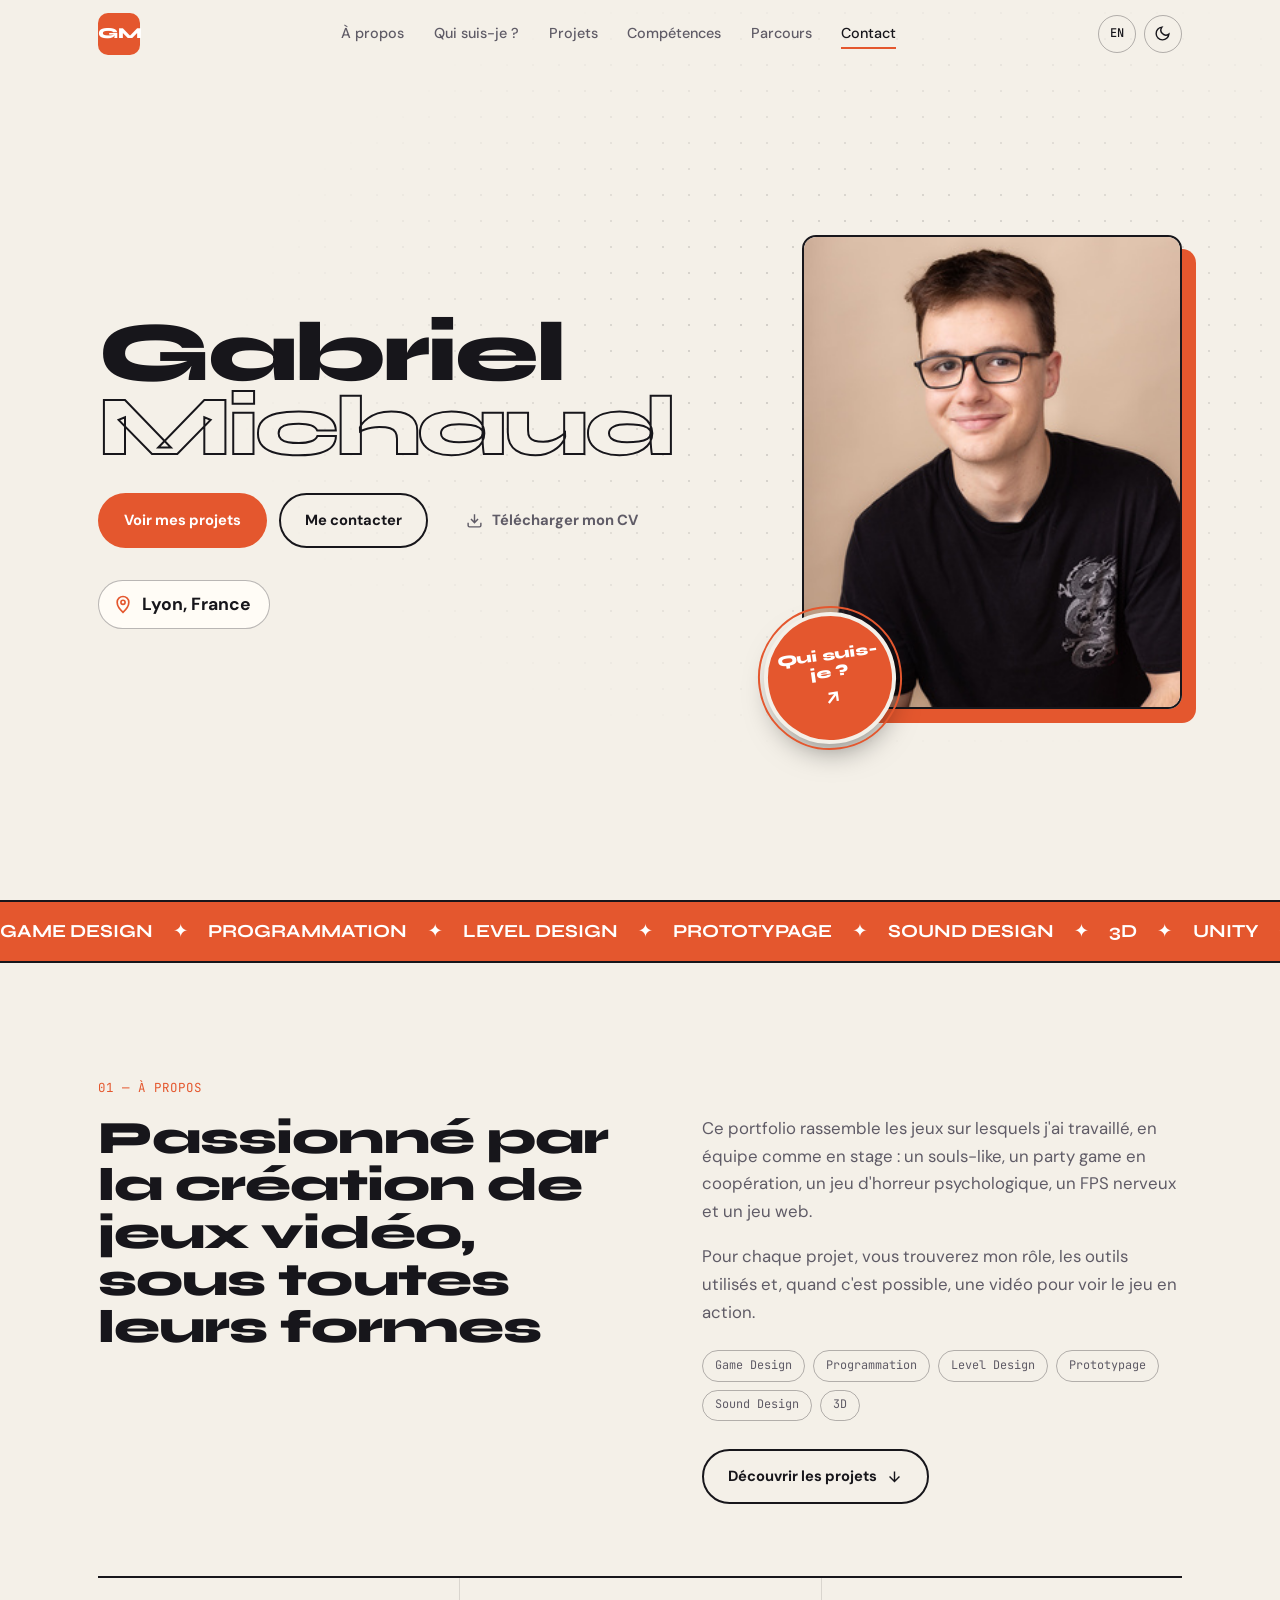
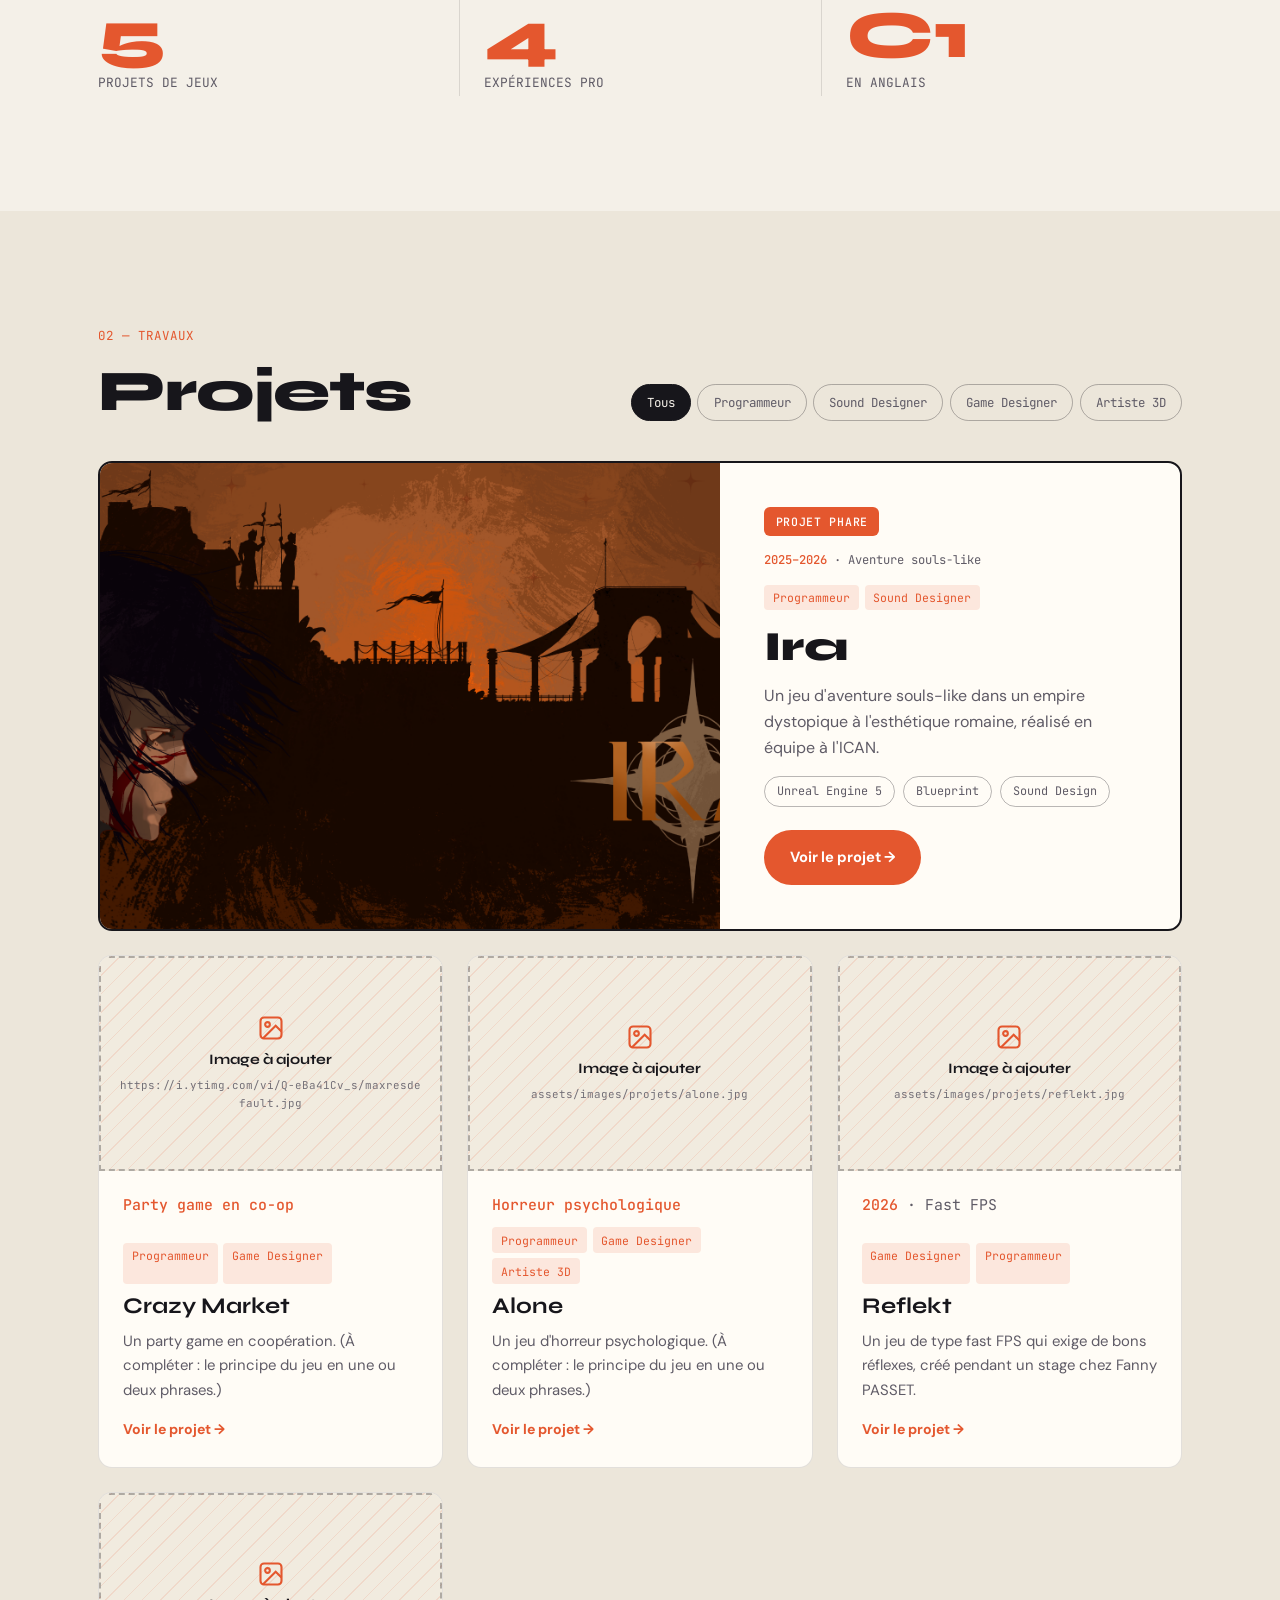
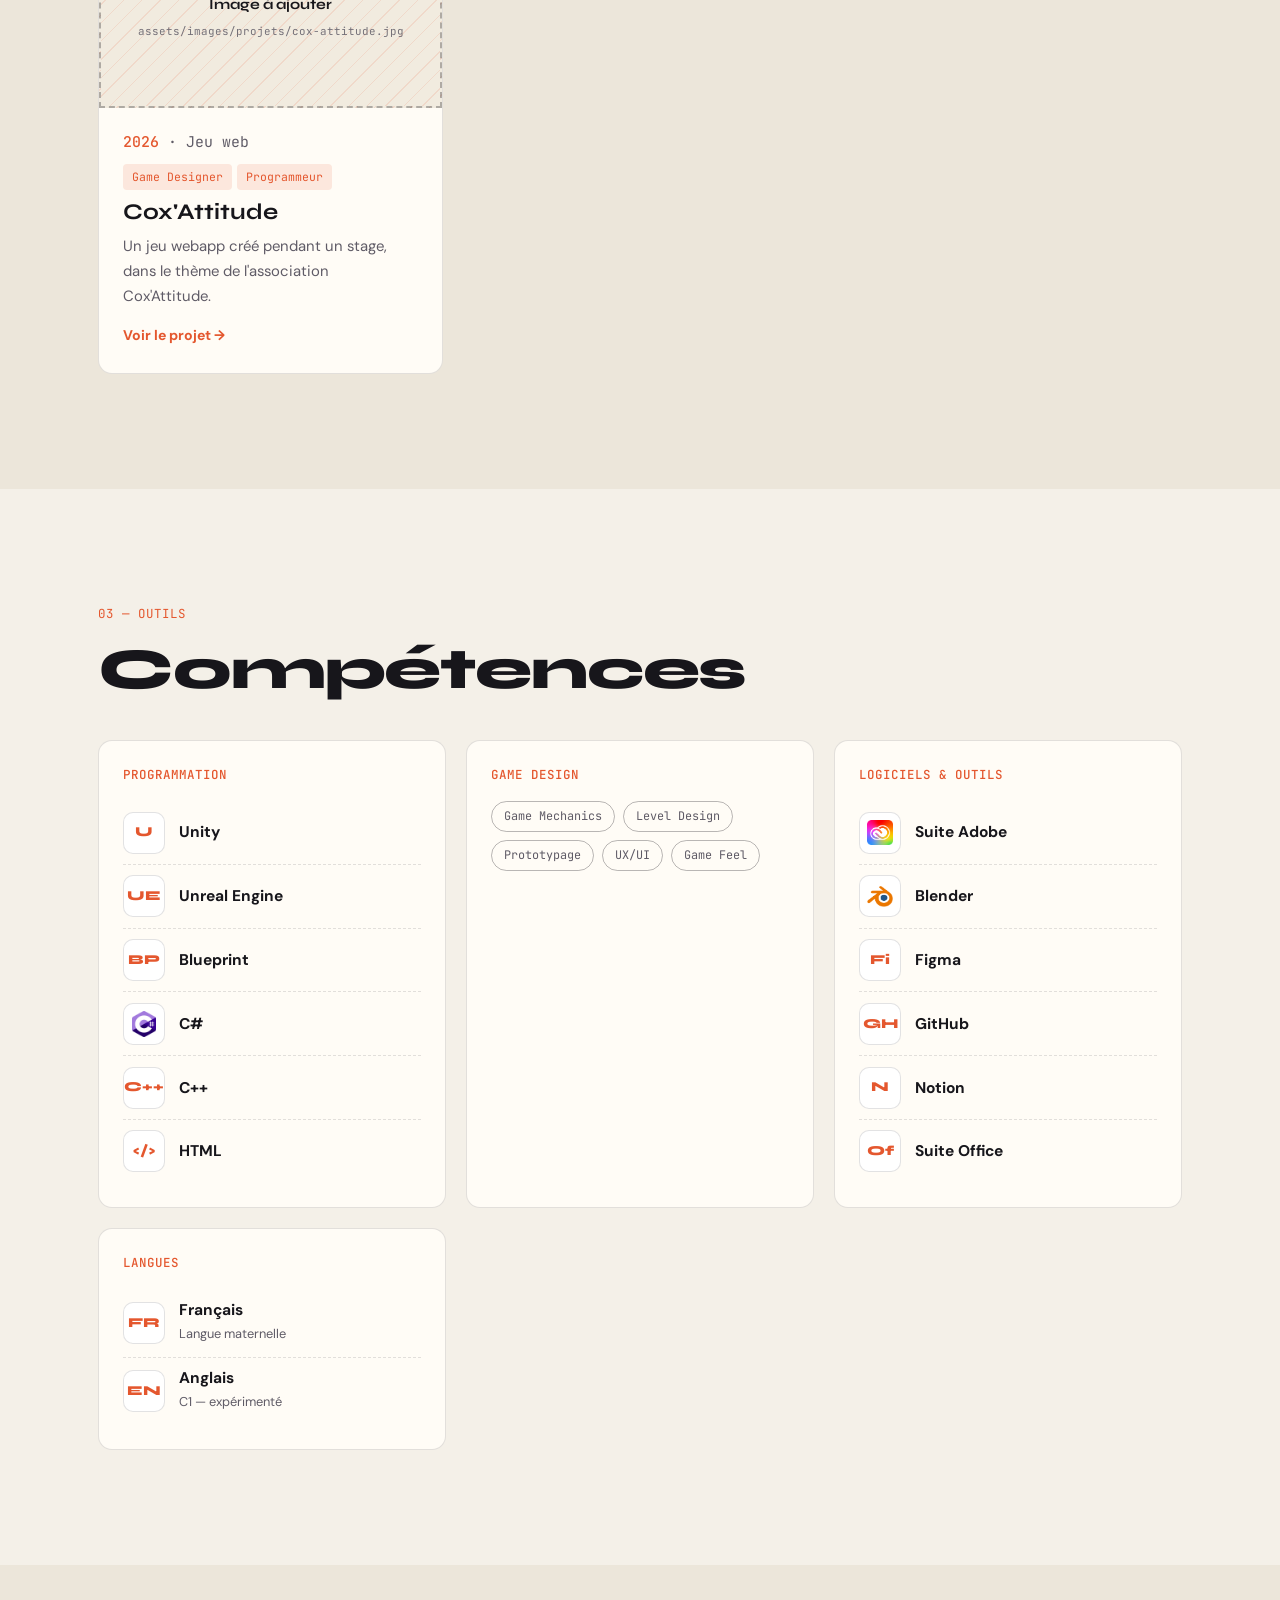
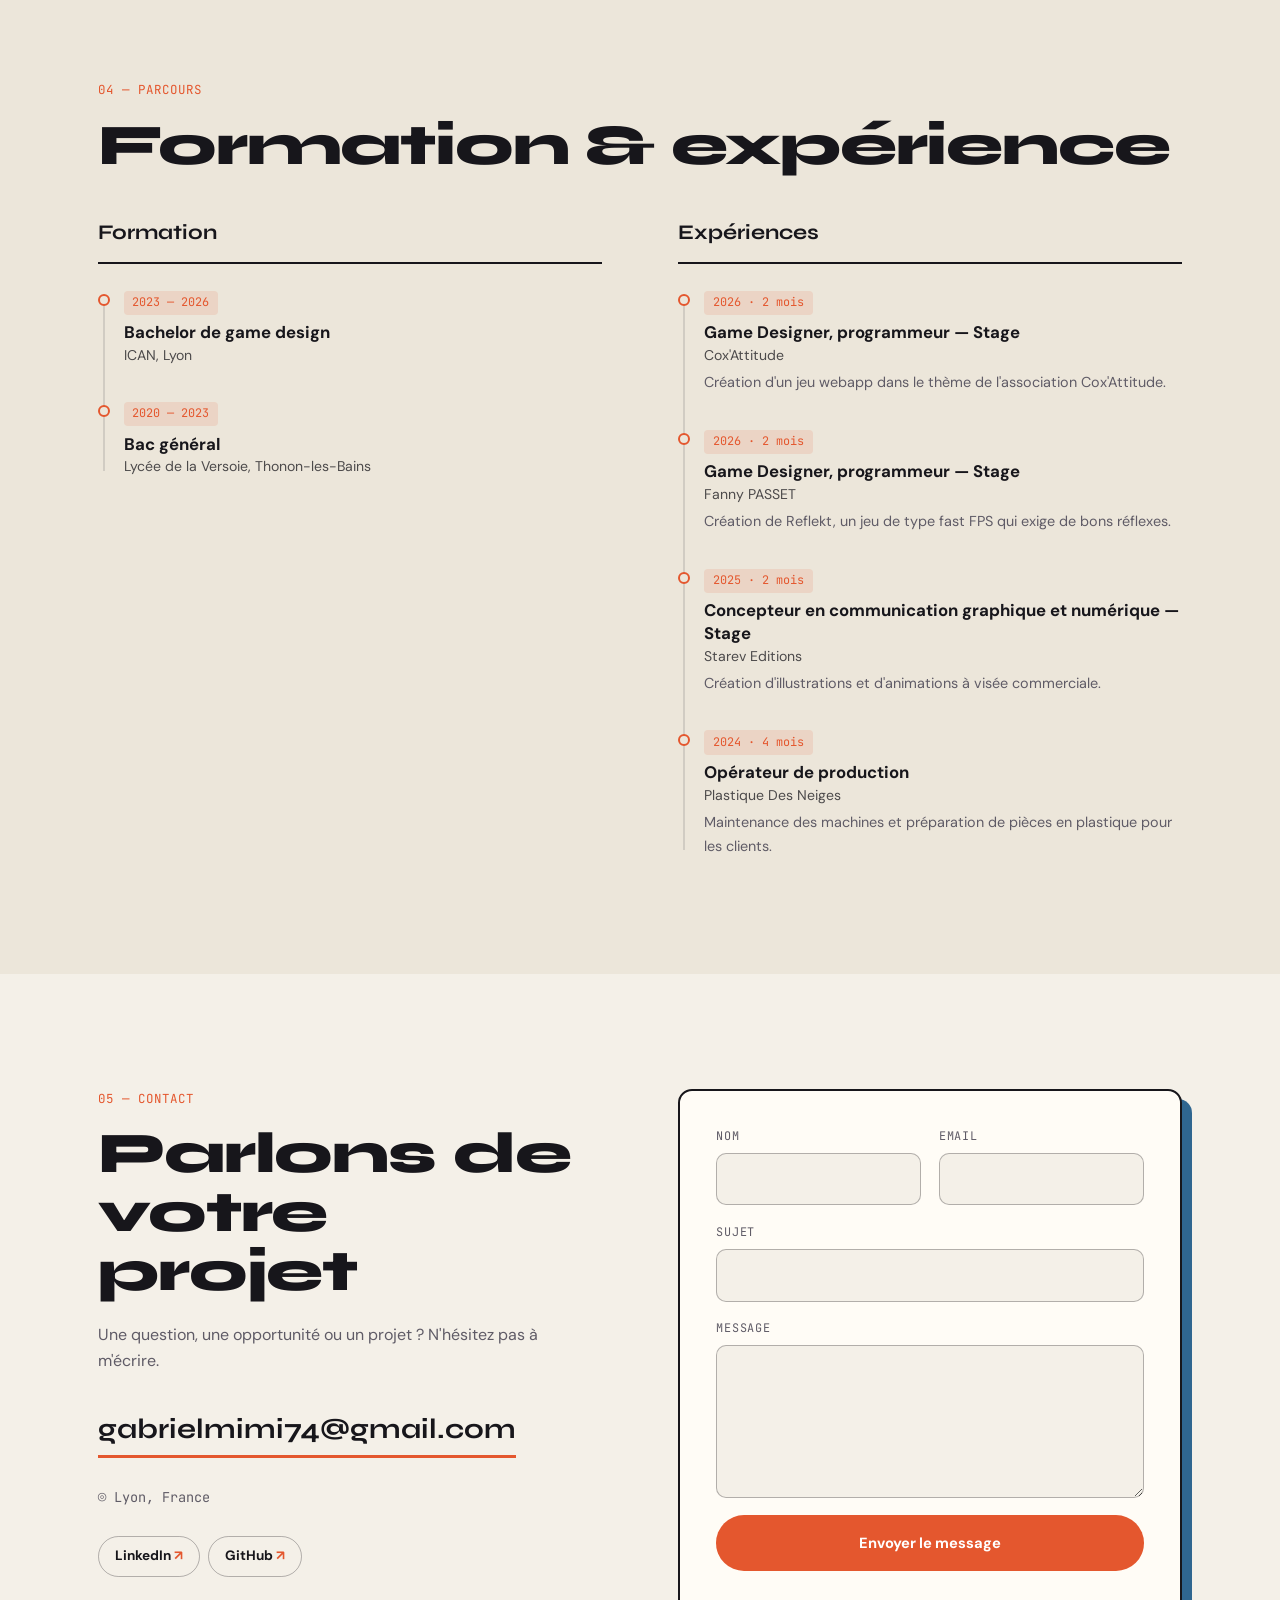
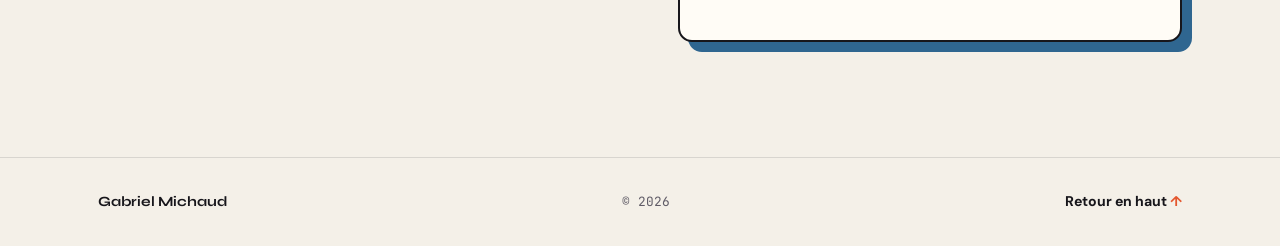
==== index.html @ 2616b558 "Accueil, À propos, compétences et contact retouchés - Suppression de la phrase sous le nom, lieu plu" ====
<!DOCTYPE html>
<html lang="fr">
<head>
  <meta charset="UTF-8" />
  <meta name="viewport" content="width=device-width, initial-scale=1.0" />
  <title>Gabriel Michaud — Portfolio</title>
  <meta name="description" content="Portfolio de Gabriel Michaud : projets de jeux vidéo, compétences et parcours." />
  <link rel="icon" href="assets/favicon.svg" type="image/svg+xml" />
  <script>try{var t=localStorage.getItem('theme');if(!t)t=matchMedia('(prefers-color-scheme: dark)').matches?'dark':'light';document.documentElement.dataset.theme=t;}catch(e){}</script>
  <link rel="preconnect" href="https://fonts.googleapis.com" />
  <link rel="preconnect" href="https://fonts.gstatic.com" crossorigin />
  <link href="https://fonts.googleapis.com/css2?family=Syne:wght@600;700;800&family=DM+Sans:opsz,wght@9..40,400;9..40,500;9..40,700&family=JetBrains+Mono:wght@400;500&display=swap" rel="stylesheet" />
  <link rel="stylesheet" href="css/style.css" />
</head>
<body>

  <!-- NAVIGATION -->
  <header class="nav" id="nav">
    <div class="wrap nav-inner">
      <a href="#top" class="logo" data-fill="profile.initials">PN</a>
      <nav class="nav-links" aria-label="Navigation principale">
        <a href="#about" data-i18n="nav.about">À propos</a>
        <a href="about.html" data-i18n="nav.whoami">Qui suis-je ?</a>
        <a href="#projects" data-i18n="nav.projects">Projets</a>
        <a href="#skills" data-i18n="nav.skills">Compétences</a>
        <a href="#path" data-i18n="nav.path">Parcours</a>
        <a href="#contact" data-i18n="nav.contact">Contact</a>
      </nav>
      <div class="nav-tools">
        <button class="icon-btn lang-btn" id="langBtn" type="button">EN</button>
        <button class="icon-btn theme-btn" id="themeBtn" type="button" data-i18n-aria="theme.toggle" aria-label="Changer de thème">
          <svg class="i-sun" viewBox="0 0 24 24" fill="none" stroke="currentColor" stroke-width="2"><circle cx="12" cy="12" r="4"/><path d="M12 2v2M12 20v2M4.9 4.9l1.4 1.4M17.7 17.7l1.4 1.4M2 12h2M20 12h2M4.9 19.1l1.4-1.4M17.7 6.3l1.4-1.4"/></svg>
          <svg class="i-moon" viewBox="0 0 24 24" fill="none" stroke="currentColor" stroke-width="2"><path d="M21 12.8A9 9 0 1 1 11.2 3a7 7 0 0 0 9.8 9.8z"/></svg>
        </button>
        <button class="burger" id="burger" type="button" aria-label="Menu" aria-expanded="false" aria-controls="mobileMenu">
          <span></span><span></span>
        </button>
      </div>
    </div>
  </header>

  <div class="mobile-menu" id="mobileMenu">
    <a href="#about" data-i18n="nav.about">À propos</a>
    <a href="about.html" data-i18n="nav.whoami">Qui suis-je ?</a>
    <a href="#projects" data-i18n="nav.projects">Projets</a>
    <a href="#skills" data-i18n="nav.skills">Compétences</a>
    <a href="#path" data-i18n="nav.path">Parcours</a>
    <a href="#contact" data-i18n="nav.contact">Contact</a>
  </div>

  <main id="top">

    <!-- HERO -->
    <section class="hero">
      <div class="wrap hero-grid">
        <div class="hero-text">
          <h1 class="hero-name reveal">
            <span class="first" data-fill="profile.firstName">Prénom</span>
            <span class="last" data-fill="profile.lastName">Nom</span>
          </h1>
          <div class="hero-ctas reveal">
            <a href="#projects" class="btn btn-accent" data-i18n="hero.projects">Voir mes projets</a>
            <a href="#contact" class="btn btn-outline" data-i18n="hero.contact">Me contacter</a>
            <a href="#" class="btn btn-ghost" id="cvLink" download>
              <svg viewBox="0 0 24 24" fill="none" stroke="currentColor" stroke-width="2"><path d="M21 15v4a2 2 0 0 1-2 2H5a2 2 0 0 1-2-2v-4"/><path d="M7 10l5 5 5-5M12 15V3"/></svg>
              <span data-i18n="hero.cv">Télécharger mon CV</span>
            </a>
          </div>
          <p class="hero-meta reveal">
            <span class="hero-location">
              <svg viewBox="0 0 24 24" fill="none" stroke="currentColor" stroke-width="2"><path d="M12 22s7-6.2 7-12a7 7 0 1 0-14 0c0 5.8 7 12 7 12z"/><circle cx="12" cy="10" r="2.5"/></svg>
              <span data-fill="profile.location">Lyon, France</span>
            </span>
            <span class="status" data-fill="profile.availability"></span>
          </p>
        </div>
        <div class="hero-visual reveal">
          <div class="hero-frame" id="heroPhoto"></div>
          <a href="about.html" class="hero-sticker">
            <span data-i18n="nav.whoami">Qui suis-je ?</span>
            <svg viewBox="0 0 24 24" fill="none" stroke="currentColor" stroke-width="2.5" aria-hidden="true"><path d="M7 17 17 7M8 7h9v9"/></svg>
          </a>
        </div>
      </div>
    </section>

    <!-- BANDEAU DÉFILANT -->
    <div class="ticker" aria-hidden="true"><div class="ticker-track" id="ticker"></div></div>

    <!-- À PROPOS -->
    <section class="section" id="about">
      <div class="wrap">
        <p class="eyebrow reveal" data-i18n="about.eyebrow">01 — À propos</p>
        <div class="about-grid">
          <h2 class="h2 about-title reveal" data-fill="about.title"></h2>
          <div class="about-body reveal">
            <div id="aboutParagraphs"></div>
            <div class="tags" id="aboutTags"></div>
            <div id="aboutCta"></div>
          </div>
        </div>
        <div class="stats reveal" id="aboutStats"></div>
      </div>
    </section>

    <!-- PROJETS -->
    <section class="section section-alt" id="projects">
      <div class="wrap">
        <div class="section-head">
          <div>
            <p class="eyebrow reveal" data-i18n="projects.eyebrow">02 — Travaux</p>
            <h2 class="h2 reveal" data-i18n="projects.title">Projets sélectionnés</h2>
          </div>
          <div class="filters reveal" id="filters" role="group" aria-label="Filtrer les projets"></div>
        </div>
        <div id="featured"></div>
        <div class="project-grid" id="projectGrid"></div>
      </div>
    </section>

    <!-- COMPÉTENCES -->
    <section class="section" id="skills">
      <div class="wrap">
        <p class="eyebrow reveal" data-i18n="skills.eyebrow">03 — Outils</p>
        <h2 class="h2 reveal" data-i18n="skills.title">Compétences</h2>
        <div class="skills-grid" id="skillsGrid"></div>
      </div>
    </section>

    <!-- PARCOURS -->
    <section class="section section-alt" id="path">
      <div class="wrap">
        <p class="eyebrow reveal" data-i18n="path.eyebrow">04 — Parcours</p>
        <h2 class="h2 reveal" data-i18n="path.title">Formation &amp; expérience</h2>
        <div class="path-grid">
          <div class="path-col reveal">
            <h3 class="path-heading" data-i18n="path.education">Formation</h3>
            <ol class="timeline" id="education"></ol>
          </div>
          <div class="path-col reveal">
            <h3 class="path-heading" data-i18n="path.experience">Expériences</h3>
            <ol class="timeline" id="experience"></ol>
          </div>
        </div>
      </div>
    </section>

    <!-- CONTACT -->
    <section class="section" id="contact">
      <div class="wrap contact-grid">
        <div class="contact-left reveal">
          <p class="eyebrow" data-i18n="contact.eyebrow">05 — Contact</p>
          <h2 class="h2 contact-title" data-i18n="contact.title">Parlons de ton prochain projet</h2>
          <p class="contact-text" data-i18n="contact.text"></p>
          <a class="contact-email" id="contactEmail" href="#"></a>
          <ul class="contact-list" id="contactList"></ul>
          <div class="socials" id="socials"></div>
        </div>
        <form class="contact-form reveal" id="contactForm" method="POST">
          <div class="form-row">
            <label class="field"><span data-i18n="form.name">Nom</span><input type="text" name="name" required autocomplete="name" /></label>
            <label class="field"><span data-i18n="form.email">Email</span><input type="email" name="email" required autocomplete="email" /></label>
          </div>
          <label class="field"><span data-i18n="form.subject">Sujet</span><input type="text" name="subject" required /></label>
          <label class="field"><span data-i18n="form.message">Message</span><textarea name="message" rows="5" required></textarea></label>
          <button type="submit" class="btn btn-accent btn-block" data-i18n="form.send">Envoyer le message</button>
          <p class="form-status" id="formStatus" role="status"></p>
        </form>
      </div>
    </section>

  </main>

  <footer class="footer">
    <div class="wrap footer-inner">
      <span class="footer-name" id="footerName"></span>
      <span class="footer-copy">© <span id="footerYear"></span></span>
      <a href="#top" class="footer-top" data-i18n="footer.top">Retour en haut</a>
    </div>
  </footer>

  <!-- FENÊTRE DÉTAIL PROJET -->
  <div class="modal" id="modal" hidden>
    <div class="modal-backdrop" data-close></div>
    <div class="modal-panel" role="dialog" aria-modal="true" aria-labelledby="modalTitle">
      <button class="modal-close" type="button" data-close data-i18n-aria="detail.close" aria-label="Fermer">
        <svg viewBox="0 0 24 24" fill="none" stroke="currentColor" stroke-width="2"><path d="M18 6 6 18M6 6l12 12"/></svg>
      </button>
      <div class="modal-content" id="modalContent"></div>
    </div>
  </div>

  <script src="js/content.js"></script>
  <script src="js/main.js"></script>
</body>
</html>
---- css/style.css ----
/* ==========================================================================
   PALETTE — change les couleurs du site ici
   ========================================================================== */
:root {
  --bg: #F4F0E8;
  --bg-alt: #ECE6DA;
  --surface: #FFFCF6;
  --surface-2: #F1EBDF;
  --text: #17161B;
  --muted: #5F5B66;
  --line: rgba(23, 22, 27, 0.12);
  --line-strong: rgba(23, 22, 27, 0.3);
  --accent: #E4572E;
  --accent-ink: #FFFFFF;
  --accent-soft: rgba(228, 87, 46, 0.12);
  --accent-2: #2F6690;
  --ok: #2E9E5B;
  --shadow: 0 24px 60px -28px rgba(23, 22, 27, 0.45);

  --f-display: "Syne", "Trebuchet MS", system-ui, sans-serif;
  --f-body: "DM Sans", system-ui, -apple-system, "Segoe UI", sans-serif;
  --f-mono: "JetBrains Mono", ui-monospace, Consolas, monospace;

  --nav-h: 68px;
  --radius: 14px;
  --ease: cubic-bezier(0.22, 1, 0.36, 1);
}

:root[data-theme="dark"] {
  --bg: #101217;
  --bg-alt: #15181F;
  --surface: #1A1D25;
  --surface-2: #222631;
  --text: #EFEBE2;
  --muted: #9D9AA6;
  --line: rgba(239, 235, 226, 0.1);
  --line-strong: rgba(239, 235, 226, 0.28);
  --accent: #FF6A3D;
  --accent-ink: #14110F;
  --accent-soft: rgba(255, 106, 61, 0.14);
  --accent-2: #7FB2E5;
  --shadow: 0 24px 60px -24px rgba(0, 0, 0, 0.8);
}

/* ==========================================================================
   BASE
   ========================================================================== */
*, *::before, *::after { box-sizing: border-box; margin: 0; padding: 0; }
html { scroll-behavior: smooth; scroll-padding-top: var(--nav-h); }
body {
  background: var(--bg);
  color: var(--text);
  font-family: var(--f-body);
  font-size: 16px;
  line-height: 1.65;
  overflow-x: hidden;
  transition: background 0.3s, color 0.3s;
}
body.no-scroll { overflow: hidden; }
img { max-width: 100%; display: block; }
a { color: inherit; text-decoration: none; }
button { font: inherit; color: inherit; }
ul, ol { list-style: none; }
[hidden] { display: none !important; }
::selection { background: var(--accent); color: var(--accent-ink); }
:focus-visible { outline: 2px solid var(--accent); outline-offset: 3px; border-radius: 4px; }

.wrap { width: 100%; max-width: 1180px; margin: 0 auto; padding: 0 clamp(1.25rem, 5vw, 3rem); }
.section { padding: clamp(4.5rem, 9vw, 8rem) 0; }
.section-alt { background: var(--bg-alt); }

.eyebrow {
  font-family: var(--f-mono);
  font-size: 0.78rem;
  letter-spacing: 0.08em;
  text-transform: uppercase;
  color: var(--accent);
  margin-bottom: 1rem;
}
.h1, .h2 { font-family: var(--f-display); font-weight: 800; line-height: 1.02; letter-spacing: -0.02em; }
.h1 { font-size: clamp(2.6rem, 7vw, 5.2rem); }
.h2 { font-size: clamp(2rem, 5vw, 3.6rem); }

/* ==========================================================================
   BOUTONS & PETITS ÉLÉMENTS
   ========================================================================== */
.btn {
  display: inline-flex; align-items: center; justify-content: center; gap: 0.55rem;
  font-family: var(--f-body); font-weight: 700; font-size: 0.92rem;
  padding: 0.85rem 1.5rem; border-radius: 999px;
  border: 2px solid transparent; cursor: pointer;
  transition: transform 0.25s var(--ease), background 0.25s, color 0.25s, border-color 0.25s, box-shadow 0.25s;
}
.btn svg { width: 17px; height: 17px; }
.btn-accent { background: var(--accent); color: var(--accent-ink); }
.btn-accent:hover { transform: translateY(-2px); box-shadow: 0 10px 24px -8px var(--accent); }
.btn-outline { border-color: var(--text); }
.btn-outline:hover { background: var(--text); color: var(--bg); }
.btn-ghost { color: var(--muted); }
.btn-ghost:hover { color: var(--text); }
.btn-block { width: 100%; }
.btn:disabled { opacity: 0.6; cursor: wait; transform: none; }

.tags { display: flex; flex-wrap: wrap; gap: 0.5rem; }
.tag {
  font-family: var(--f-mono); font-size: 0.74rem;
  padding: 0.3rem 0.75rem; border-radius: 999px;
  border: 1px solid var(--line-strong); color: var(--muted);
}
.badge {
  display: inline-block; font-family: var(--f-mono); font-size: 0.72rem; font-weight: 500;
  text-transform: uppercase; letter-spacing: 0.06em;
  background: var(--accent); color: var(--accent-ink);
  padding: 0.3rem 0.7rem; border-radius: 6px;
}

/* ==========================================================================
   IMAGES À AJOUTER (cadres en pointillés)
   ========================================================================== */
.media { position: relative; overflow: hidden; background: var(--surface-2); width: 100%; }
.media img { width: 100%; height: 100%; object-fit: cover; }
.media-ph { display: none; }
.media.is-empty img { display: none; }
.media.is-empty .media-ph {
  position: absolute; inset: 0;
  display: flex; flex-direction: column; align-items: center; justify-content: center; gap: 0.35rem;
  padding: 1rem; text-align: center; color: var(--muted);
  border: 2px dashed var(--line-strong); border-radius: inherit;
  background: repeating-linear-gradient(-45deg, transparent 0 12px, var(--accent-soft) 12px 13px), var(--surface-2);
}
.media-ph svg { width: 28px; height: 28px; color: var(--accent); }
.media-ph strong { font-family: var(--f-display); font-size: 0.9rem; color: var(--text); }
.media-ph code { font-family: var(--f-mono); font-size: 0.68rem; word-break: break-all; opacity: 0.85; }

/* ==========================================================================
   NAVIGATION
   ========================================================================== */
.nav {
  position: fixed; inset: 0 0 auto 0; height: var(--nav-h); z-index: 100;
  transition: background 0.3s, border-color 0.3s;
  border-bottom: 1px solid transparent;
}
.nav.scrolled, .page-whoami .nav {
  background: color-mix(in srgb, var(--bg) 85%, transparent);
  backdrop-filter: blur(14px); -webkit-backdrop-filter: blur(14px);
  border-bottom-color: var(--line);
}
.nav-inner { height: 100%; display: flex; align-items: center; justify-content: space-between; gap: 1.5rem; }
.logo {
  display: grid; place-items: center; width: 42px; height: 42px;
  background: var(--accent); color: var(--accent-ink);
  font-family: var(--f-display); font-weight: 800; font-size: 0.95rem; letter-spacing: 0.02em;
  border-radius: 10px; transition: transform 0.3s var(--ease);
}
.logo:hover { transform: rotate(-6deg) scale(1.05); }
.nav-links { display: flex; gap: 0.25rem; }
.nav-links a {
  position: relative; font-size: 0.9rem; font-weight: 500; color: var(--muted);
  padding: 0.45rem 0.8rem; transition: color 0.2s;
}
.nav-links a::after {
  content: ""; position: absolute; left: 0.8rem; right: 0.8rem; bottom: 0.2rem; height: 2px;
  background: var(--accent); transform: scaleX(0); transform-origin: left; transition: transform 0.3s var(--ease);
}
.nav-links a:hover, .nav-links a.active { color: var(--text); }
.nav-links a:hover::after, .nav-links a.active::after { transform: scaleX(1); }
.nav-tools { display: flex; align-items: center; gap: 0.5rem; }
.icon-btn {
  height: 38px; min-width: 38px; padding: 0 0.6rem; border-radius: 999px;
  display: grid; place-items: center; cursor: pointer;
  background: transparent; border: 1px solid var(--line-strong);
  font-family: var(--f-mono); font-size: 0.75rem; font-weight: 500;
  transition: background 0.2s, border-color 0.2s;
}
.icon-btn:hover { background: var(--surface); border-color: var(--text); }
.icon-btn svg { width: 17px; height: 17px; }
.theme-btn .i-sun { display: none; }
:root[data-theme="dark"] .theme-btn .i-sun { display: block; }
:root[data-theme="dark"] .theme-btn .i-moon { display: none; }
.burger { display: none; width: 38px; height: 38px; background: none; border: 0; cursor: pointer; position: relative; }
.burger span { position: absolute; left: 9px; right: 9px; height: 2px; background: var(--text); border-radius: 2px; transition: transform 0.3s var(--ease); }
.burger span:first-child { top: 15px; }
.burger span:last-child { top: 22px; }
.burger[aria-expanded="true"] span:first-child { transform: translateY(3.5px) rotate(45deg); }
.burger[aria-expanded="true"] span:last-child { transform: translateY(-3.5px) rotate(-45deg); }
.mobile-menu {
  position: fixed; top: var(--nav-h); left: 0; right: 0; z-index: 99;
  display: flex; flex-direction: column; padding: 1rem clamp(1.25rem, 5vw, 3rem) 1.5rem;
  background: var(--bg); border-bottom: 1px solid var(--line);
  transform: translateY(-120%); transition: transform 0.35s var(--ease); visibility: hidden;
}
.mobile-menu.open { transform: none; visibility: visible; }
.mobile-menu a { font-family: var(--f-display); font-weight: 700; font-size: 1.4rem; padding: 0.55rem 0; border-bottom: 1px solid var(--line); }
@media (min-width: 961px) { .mobile-menu { display: none; } }

/* ==========================================================================
   HERO
   ========================================================================== */
.hero { min-height: 100svh; display: flex; align-items: center; padding: calc(var(--nav-h) + 2.5rem) 0 4rem; position: relative; }
.hero::before {
  content: ""; position: absolute; inset: 0; pointer-events: none; opacity: 0.5;
  background-image: radial-gradient(var(--line-strong) 1px, transparent 1px);
  background-size: 26px 26px;
  mask-image: radial-gradient(ellipse 70% 60% at 70% 40%, #000 20%, transparent 75%);
  -webkit-mask-image: radial-gradient(ellipse 70% 60% at 70% 40%, #000 20%, transparent 75%);
}
.hero-grid { display: grid; grid-template-columns: minmax(0, 1.3fr) minmax(240px, 0.9fr); gap: clamp(2rem, 5vw, 4.5rem); align-items: center; position: relative; }
.hero-text { container-type: inline-size; }
/* La taille du nom suit la largeur de sa colonne (cqi) pour ne jamais passer sous la photo */
.hero-name { font-family: var(--f-display); font-weight: 800; font-size: clamp(3.4rem, 10.5vw, 8.6rem); font-size: clamp(2.4rem, 14cqi, 8.6rem); line-height: 0.88; letter-spacing: -0.04em; margin-bottom: 1.75rem; }
.hero-name span { display: block; }
.hero-name .last { color: transparent; -webkit-text-stroke: 2px var(--text); }
.hero-ctas { display: flex; flex-wrap: wrap; gap: 0.75rem; margin-bottom: 2rem; }
.hero-meta { display: flex; flex-wrap: wrap; align-items: center; gap: 1rem; font-family: var(--f-mono); font-size: 0.8rem; color: var(--muted); }
.hero-meta span:empty { display: none; }
.hero-location {
  display: inline-flex; align-items: center; gap: 0.55rem;
  font-family: var(--f-body); font-weight: 700; font-size: 1.1rem; color: var(--text);
  padding: 0.55rem 1.1rem 0.55rem 0.9rem; border: 1px solid var(--line-strong); border-radius: 999px; background: var(--surface);
}
.hero-location svg { width: 20px; height: 20px; color: var(--accent); flex-shrink: 0; }
.hero-meta .status::before { content: ""; display: inline-block; width: 8px; height: 8px; border-radius: 50%; background: var(--ok); margin-right: 0.5rem; vertical-align: 1px; }
.hero-visual { position: relative; justify-self: end; width: min(100%, 380px); }
.hero-frame { border: 2px solid var(--text); border-radius: var(--radius); overflow: hidden; box-shadow: 14px 14px 0 var(--accent); }
.hero-frame .media { border-radius: calc(var(--radius) - 2px); }
/* Bouton rond « Qui suis-je ? » : couleur d'accent, flèche, léger flottement et halo pour attirer l'œil */
.hero-sticker {
  position: absolute; left: -2.4rem; bottom: -2.2rem; z-index: 2;
  width: 132px; height: 132px; border-radius: 50%;
  display: flex; flex-direction: column; align-items: center; justify-content: center; gap: 0.35rem; text-align: center;
  background: var(--accent); color: var(--accent-ink); padding: 0.5rem;
  border: 4px solid var(--bg); box-shadow: 0 14px 30px -10px rgba(0, 0, 0, 0.5);
  font-family: var(--f-display); font-weight: 800; font-size: 0.95rem; line-height: 1.1; letter-spacing: -0.01em;
  transform: rotate(-8deg); transition: transform 0.4s var(--ease);
  animation: sticker-float 3s ease-in-out infinite;
}
.hero-sticker::before {
  content: ""; position: absolute; inset: -10px; border-radius: 50%; pointer-events: none;
  border: 2px solid var(--accent); animation: sticker-ring 2.4s ease-out infinite;
}
.hero-sticker svg { width: 22px; height: 22px; transition: transform 0.3s var(--ease); }
.hero-sticker:hover { animation-play-state: paused; transform: rotate(0) scale(1.08); }
.hero-sticker:hover svg { transform: translate(3px, -3px); }
@keyframes sticker-float { 0%, 100% { translate: 0 0; } 50% { translate: 0 -6px; } }
@keyframes sticker-ring { 0% { transform: scale(0.92); opacity: 0.7; } 100% { transform: scale(1.2); opacity: 0; } }

/* BANDEAU DÉFILANT */
.ticker { overflow: hidden; border-block: 2px solid var(--text); background: var(--accent); color: var(--accent-ink); padding: 0.9rem 0; }
.ticker-track { display: flex; width: max-content; animation: ticker 40s linear infinite; }
.ticker-track span { font-family: var(--f-display); font-weight: 700; font-size: 1.15rem; text-transform: uppercase; white-space: nowrap; padding-right: 1.25rem; }
.ticker-track span::after { content: "✦"; padding-left: 1.25rem; }
@keyframes ticker { to { transform: translateX(-50%); } }

/* ==========================================================================
   À PROPOS
   ========================================================================== */
.about-grid { display: grid; grid-template-columns: 1.1fr 1fr; gap: clamp(2rem, 6vw, 5rem); align-items: start; }
.about-title { font-size: clamp(1.8rem, 3.8vw, 2.9rem); }
.about-body p { color: var(--muted); margin-bottom: 1.1rem; font-size: 1.05rem; }
.about-body .tags { margin-top: 1.5rem; }
.about-cta { margin-top: 1.75rem; }
.about-cta svg { animation: nudge 1.6s ease-in-out infinite; }
@keyframes nudge { 0%, 100% { transform: translateY(0); } 50% { transform: translateY(4px); } }
.stats { display: grid; grid-template-columns: repeat(auto-fit, minmax(180px, 1fr)); margin-top: clamp(3rem, 6vw, 4.5rem); border-top: 2px solid var(--text); }
.stat { padding: 1.5rem 1.5rem 0 0; }
.stat + .stat { padding-left: 1.5rem; border-left: 1px solid var(--line); }
.stat strong { display: block; font-family: var(--f-display); font-weight: 800; font-size: clamp(2.8rem, 6vw, 4.2rem); line-height: 1; color: var(--accent); }
.stat span { font-family: var(--f-mono); font-size: 0.8rem; color: var(--muted); text-transform: uppercase; }

/* ==========================================================================
   PROJETS
   ========================================================================== */
.section-head { display: flex; justify-content: space-between; align-items: flex-end; gap: 1.5rem; flex-wrap: wrap; margin-bottom: 2.5rem; }
.filters { display: flex; flex-wrap: wrap; gap: 0.4rem; }
.filter {
  font-family: var(--f-mono); font-size: 0.78rem; cursor: pointer;
  padding: 0.45rem 0.95rem; border-radius: 999px;
  background: transparent; border: 1px solid var(--line-strong); color: var(--muted);
  transition: all 0.2s;
}
.filter:hover { color: var(--text); border-color: var(--text); }
.filter.active { background: var(--text); color: var(--bg); border-color: var(--text); }

.card-meta { font-family: var(--f-mono); font-size: 0.76rem; color: var(--muted); }
.card-meta b { color: var(--accent); font-weight: 500; }
.card-roles { display: flex; flex-wrap: wrap; gap: 0.35rem; }
.card-roles span { font-family: var(--f-mono); font-size: 0.72rem; color: var(--accent); background: var(--accent-soft); padding: 0.2rem 0.55rem; border-radius: 4px; }

.featured-card {
  display: grid; grid-template-columns: 1.35fr 1fr; margin-bottom: 1.5rem; cursor: pointer;
  background: var(--surface); border: 2px solid var(--text); border-radius: var(--radius); overflow: hidden;
  transition: transform 0.35s var(--ease), box-shadow 0.35s var(--ease);
}
.featured-card:hover { transform: translate(-4px, -4px); box-shadow: 10px 10px 0 var(--accent); }
.featured-card .media { height: 100%; min-height: 280px; }
.featured-body { padding: clamp(1.5rem, 4vw, 2.75rem); display: flex; flex-direction: column; justify-content: center; align-items: flex-start; gap: 0.9rem; }
.featured-body h3 { font-family: var(--f-display); font-weight: 800; font-size: clamp(1.8rem, 3.5vw, 2.6rem); line-height: 1.05; }
.featured-body p { color: var(--muted); }
.featured-body .btn { margin-top: 0.5rem; }

.project-grid { display: grid; grid-template-columns: repeat(auto-fill, minmax(min(100%, 320px), 1fr)); gap: 1.5rem; }
.project-card {
  display: flex; flex-direction: column; cursor: pointer;
  background: var(--surface); border: 1px solid var(--line); border-radius: var(--radius); overflow: hidden;
  transition: transform 0.35s var(--ease), box-shadow 0.35s var(--ease), border-color 0.35s;
}
.project-card:hover, .project-card:focus-visible { transform: translateY(-6px); box-shadow: var(--shadow); border-color: var(--line-strong); }
.project-card .media img, .featured-card .media img { transition: transform 0.6s var(--ease); }
.project-card:hover .media img, .featured-card:hover .media img { transform: scale(1.05); }
.project-body { padding: 1.4rem 1.5rem 1.6rem; display: flex; flex-direction: column; gap: 0.6rem; flex: 1; }
.project-body h3 { font-family: var(--f-display); font-weight: 700; font-size: 1.4rem; line-height: 1.15; }
.project-body p { color: var(--muted); font-size: 0.93rem; flex: 1; }
.project-more { font-weight: 700; font-size: 0.88rem; color: var(--accent); margin-top: 0.4rem; }
.project-more::after { content: " →"; transition: margin 0.25s; }
.project-card:hover .project-more::after { margin-left: 0.3rem; }
.empty-note { color: var(--muted); font-family: var(--f-mono); font-size: 0.85rem; }

/* ==========================================================================
   COMPÉTENCES
   ========================================================================== */
.skills-grid { display: grid; grid-template-columns: repeat(auto-fit, minmax(min(100%, 270px), 1fr)); gap: 1.25rem; margin-top: 2.5rem; }
.skill-cat { background: var(--surface); border: 1px solid var(--line); border-radius: var(--radius); padding: 1.5rem; }
.skill-cat h3 { font-family: var(--f-mono); font-size: 0.78rem; font-weight: 500; text-transform: uppercase; letter-spacing: 0.08em; color: var(--accent); margin-bottom: 1rem; }
.skill { display: flex; align-items: center; gap: 0.9rem; padding: 0.65rem 0; }
.skill + .skill { border-top: 1px dashed var(--line); }
/* Fond blanc pour que les logos noirs (Unity, GitHub, Notion…) restent visibles en thème sombre */
.skill-icon { position: relative; width: 42px; height: 42px; flex-shrink: 0; border-radius: 10px; background: #fff; border: 1px solid var(--line); display: grid; place-items: center; overflow: hidden; }
.skill-icon img { width: 26px; height: 26px; object-fit: contain; }
.skill-fallback { display: none; font-family: var(--f-display); font-weight: 800; font-size: 0.85rem; color: var(--accent); }
.skill-icon.is-empty img { display: none; }
.skill-icon.is-empty .skill-fallback { display: block; }
.skill strong { display: block; font-weight: 700; font-size: 0.97rem; line-height: 1.3; }
.skill small { font-size: 0.8rem; color: var(--muted); }

/* ==========================================================================
   PARCOURS
   ========================================================================== */
.path-grid { display: grid; grid-template-columns: 1fr 1fr; gap: clamp(2rem, 6vw, 5rem); margin-top: 2.5rem; }
.path-heading { font-family: var(--f-display); font-weight: 700; font-size: 1.3rem; margin-bottom: 1.5rem; padding-bottom: 0.75rem; border-bottom: 2px solid var(--text); }
.timeline { position: relative; padding-left: 1.6rem; }
.timeline::before { content: ""; position: absolute; left: 5px; top: 8px; bottom: 8px; width: 2px; background: var(--line); }
.tl-item { position: relative; padding-bottom: 2rem; }
.tl-item:last-child { padding-bottom: 0; }
.tl-item::before {
  content: ""; position: absolute; left: calc(-1.6rem); top: 6px; width: 12px; height: 12px; border-radius: 50%;
  background: var(--bg-alt); border: 2px solid var(--accent); transition: background 0.25s;
}
.tl-item:hover::before { background: var(--accent); }
.tl-date { display: inline-block; font-family: var(--f-mono); font-size: 0.74rem; color: var(--accent); background: var(--accent-soft); padding: 0.15rem 0.55rem; border-radius: 4px; margin-bottom: 0.4rem; }
.tl-item strong { display: block; font-size: 1.05rem; line-height: 1.35; }
.tl-place { display: block; font-size: 0.88rem; color: var(--text); opacity: 0.75; }
.tl-item p { font-size: 0.9rem; color: var(--muted); margin-top: 0.25rem; }

/* ==========================================================================
   CONTACT
   ========================================================================== */
.contact-grid { display: grid; grid-template-columns: 1fr 1fr; gap: clamp(2.5rem, 6vw, 5rem); align-items: start; }
.contact-title { margin-bottom: 1.25rem; }
.contact-text { color: var(--muted); margin-bottom: 2rem; max-width: 40ch; }
.contact-email {
  display: inline-block; font-family: var(--f-display); font-weight: 700; font-size: clamp(1.2rem, 2.6vw, 1.75rem);
  word-break: break-all; border-bottom: 3px solid var(--accent); padding-bottom: 0.15rem; margin-bottom: 1.75rem;
  transition: color 0.2s;
}
.contact-email:hover { color: var(--accent); }
.contact-list { display: flex; flex-direction: column; gap: 0.5rem; margin-bottom: 1.75rem; font-family: var(--f-mono); font-size: 0.85rem; color: var(--muted); }
.contact-list a:hover { color: var(--text); }
.socials { display: flex; flex-wrap: wrap; gap: 0.5rem; }
.social { font-weight: 700; font-size: 0.85rem; padding: 0.5rem 1rem; border: 1px solid var(--line-strong); border-radius: 999px; transition: all 0.2s; }
.social::after { content: " ↗"; color: var(--accent); }
.social:hover { background: var(--text); color: var(--bg); border-color: var(--text); }

.contact-form { background: var(--surface); border: 2px solid var(--text); border-radius: var(--radius); padding: clamp(1.25rem, 4vw, 2.25rem); display: flex; flex-direction: column; gap: 1.1rem; box-shadow: 10px 10px 0 var(--accent-2); }
.form-row { display: grid; grid-template-columns: 1fr 1fr; gap: 1.1rem; }
.field { display: flex; flex-direction: column; gap: 0.4rem; }
.field span { font-family: var(--f-mono); font-size: 0.74rem; text-transform: uppercase; letter-spacing: 0.06em; color: var(--muted); }
.field input, .field textarea {
  width: 100%; font: inherit; font-size: 0.95rem; color: var(--text);
  background: var(--bg); border: 1px solid var(--line-strong); border-radius: 10px; padding: 0.8rem 1rem;
  transition: border-color 0.2s, box-shadow 0.2s; resize: vertical;
}
.field input:focus, .field textarea:focus { outline: none; border-color: var(--accent); box-shadow: 0 0 0 3px var(--accent-soft); }
.form-status { font-family: var(--f-mono); font-size: 0.82rem; min-height: 1.2em; text-align: center; color: var(--muted); }
.form-status.ok { color: var(--ok); }
.form-status.err { color: var(--accent); }

/* ==========================================================================
   PIED DE PAGE
   ========================================================================== */
.footer { border-top: 1px solid var(--line); padding: 2rem 0; }
.footer-inner { display: flex; flex-wrap: wrap; justify-content: space-between; align-items: center; gap: 1rem; font-size: 0.88rem; }
.footer-name { font-family: var(--f-display); font-weight: 700; }
.footer-copy { color: var(--muted); font-family: var(--f-mono); font-size: 0.8rem; }
.footer-top { font-weight: 700; }
.footer-top::after { content: " ↑"; color: var(--accent); }

/* ==========================================================================
   FENÊTRE DÉTAIL PROJET
   ========================================================================== */
.modal { position: fixed; inset: 0; z-index: 200; display: flex; align-items: center; justify-content: center; padding: clamp(0rem, 3vw, 2rem); }
.modal-backdrop { position: absolute; inset: 0; background: rgba(10, 10, 14, 0.7); backdrop-filter: blur(6px); -webkit-backdrop-filter: blur(6px); opacity: 0; transition: opacity 0.3s; }
.modal-panel {
  position: relative; width: min(960px, 100%); max-height: 100%; overflow-y: auto; overscroll-behavior: contain;
  background: var(--bg); border: 2px solid var(--text); border-radius: var(--radius);
  opacity: 0; transform: translateY(24px) scale(0.98); transition: opacity 0.3s, transform 0.4s var(--ease);
}
.modal.open .modal-backdrop { opacity: 1; }
.modal.open .modal-panel { opacity: 1; transform: none; }
.modal-close {
  position: sticky; top: 0.9rem; float: right; margin: 0.9rem 0.9rem 0 0; z-index: 5;
  width: 42px; height: 42px; border-radius: 50%; cursor: pointer; display: grid; place-items: center;
  background: var(--text); color: var(--bg); border: 0; transition: transform 0.25s var(--ease);
}
.modal-close:hover { transform: rotate(90deg); }
.modal-close svg { width: 20px; height: 20px; }
.modal-hero .media, .modal-hero .video { border-bottom: 2px solid var(--text); }
.modal-body { padding: clamp(1.5rem, 4vw, 2.75rem); }
.modal-body h2 { font-family: var(--f-display); font-weight: 800; font-size: clamp(2rem, 5vw, 3rem); line-height: 1.05; margin: 0.4rem 0 1rem; }
.modal-body .tags { margin-bottom: 1.5rem; }
.modal-desc p { color: var(--muted); margin-bottom: 1rem; font-size: 1.02rem; }
.details { display: flex; flex-wrap: wrap; gap: 1px; background: var(--line); border: 1px solid var(--line); border-radius: var(--radius); overflow: hidden; margin: 1.75rem 0; }
.details div { flex: 1 1 150px; background: var(--surface); padding: 1rem 1.1rem; }
.details dt { font-family: var(--f-mono); font-size: 0.7rem; text-transform: uppercase; letter-spacing: 0.06em; color: var(--muted); }
.details dd { font-weight: 700; font-size: 0.95rem; }
.modal-block { margin-top: 2.25rem; padding-top: 2rem; border-top: 1px solid var(--line); }
.modal-block h3 { font-family: var(--f-display); font-weight: 700; font-size: 1.35rem; margin-bottom: 0.5rem; }
.modal-block > p { color: var(--muted); margin-bottom: 1rem; }
.video { position: relative; aspect-ratio: 16 / 9; background: #000; }
.video iframe { position: absolute; inset: 0; width: 100%; height: 100%; border: 0; }
.modal-block .video, .modal-block .media { border-radius: var(--radius); overflow: hidden; }
.timecodes { display: grid; grid-template-columns: repeat(auto-fill, minmax(210px, 1fr)); gap: 0.4rem; margin-top: 1rem; }
.timecode {
  display: flex; gap: 0.75rem; align-items: baseline; text-align: left; cursor: pointer;
  background: var(--surface); border: 1px solid var(--line); border-radius: 8px; padding: 0.55rem 0.8rem;
  font-size: 0.87rem; color: var(--muted); transition: all 0.2s;
}
.timecode b { font-family: var(--f-mono); font-weight: 500; font-size: 0.78rem; color: var(--accent); min-width: 42px; }
.timecode:hover { border-color: var(--accent); color: var(--text); background: var(--accent-soft); }
.modal-actions { margin-top: 2.25rem; }

/* CARROUSEL */
.carousel { position: relative; border-radius: var(--radius); overflow: hidden; background: var(--surface-2); }
.carousel-track { display: flex; transition: transform 0.5s var(--ease); }
.carousel-track > * { flex: 0 0 100%; }
.carousel-btn {
  position: absolute; top: 50%; transform: translateY(-50%); z-index: 2;
  width: 42px; height: 42px; border-radius: 50%; display: grid; place-items: center; cursor: pointer;
  background: var(--bg); color: var(--text); border: 1px solid var(--line-strong); transition: background 0.2s;
}
.carousel-btn:hover { background: var(--accent); color: var(--accent-ink); }
.carousel-btn svg { width: 18px; height: 18px; }
.carousel-btn.prev { left: 0.8rem; }
.carousel-btn.next { right: 0.8rem; }
.carousel-dots { display: flex; justify-content: center; gap: 0.45rem; margin-top: 0.9rem; }
.carousel-dots button { width: 9px; height: 9px; border-radius: 999px; border: 0; cursor: pointer; background: var(--line-strong); transition: all 0.3s var(--ease); }
.carousel-dots button.active { width: 26px; background: var(--accent); }

/* ==========================================================================
   PAGE « QUI SUIS-JE ? »
   ========================================================================== */
.page-hero { padding: calc(var(--nav-h) + clamp(3rem, 8vw, 6rem)) 0 clamp(3.5rem, 7vw, 6rem); }
.whoami-grid { display: grid; grid-template-columns: 1fr auto; gap: clamp(2rem, 6vw, 5rem); align-items: center; }
.whoami-text .h1 { margin-bottom: 1.5rem; }
.whoami-intro { font-size: clamp(1.05rem, 1.9vw, 1.2rem); color: var(--muted); max-width: 58ch; }
.qualities { margin-top: 1.5rem; }
.qualities:empty { display: none; }
.whoami-photo { width: clamp(180px, 22vw, 280px); border: 2px solid var(--text); border-radius: 50% 50% var(--radius) var(--radius); overflow: hidden; box-shadow: 12px 12px 0 var(--accent-2); }
.whoami-photo .media { border-radius: inherit; }

.fav-banner {
  display: grid; grid-template-columns: 150px 1fr; gap: clamp(1.25rem, 4vw, 2.5rem); align-items: center;
  margin: 2.5rem 0 3.5rem; padding: clamp(1.25rem, 3vw, 2rem);
  background: var(--surface); border: 2px solid var(--text); border-radius: var(--radius); box-shadow: 10px 10px 0 var(--accent);
}
.fav-banner .media { border-radius: 10px; }
.fav-banner > div strong { display: block; font-family: var(--f-display); font-weight: 800; font-size: clamp(1.6rem, 3.5vw, 2.4rem); line-height: 1.1; margin: 0.6rem 0 0.5rem; }
.fav-banner p { color: var(--muted); }

.game-cat { margin-bottom: 3rem; }
.game-cat-head { display: flex; align-items: center; gap: 1rem; margin-bottom: 1.1rem; }
.game-cat-head h3 { font-family: var(--f-display); font-weight: 700; font-size: 1.15rem; }
.game-cat-head .line { flex: 1; height: 1px; background: var(--line-strong); }
.game-cat-head .count { font-family: var(--f-mono); font-size: 0.78rem; color: var(--muted); }
.game-grid { display: grid; grid-template-columns: repeat(auto-fill, minmax(140px, 1fr)); gap: 0.9rem; }
.game-card { position: relative; border-radius: 10px; overflow: hidden; border: 1px solid var(--line); transition: transform 0.3s var(--ease), box-shadow 0.3s; }
.game-card:hover { transform: translateY(-4px) rotate(-1deg); box-shadow: var(--shadow); }
.game-card .media { border-radius: inherit; }
.game-name {
  position: absolute; left: 0; right: 0; bottom: 0; padding: 1.75rem 0.7rem 0.6rem;
  font-weight: 700; font-size: 0.8rem; line-height: 1.2; color: #fff;
  background: linear-gradient(to top, rgba(0, 0, 0, 0.85), transparent);
}
.game-card:has(.is-empty) .game-name { display: none; }
.game-card.is-fav::after {
  content: "★"; position: absolute; top: 0.5rem; right: 0.5rem; z-index: 2;
  width: 24px; height: 24px; border-radius: 50%; display: grid; place-items: center;
  background: var(--accent); color: var(--accent-ink); font-size: 0.75rem;
}

.hobby-grid { display: grid; grid-template-columns: repeat(auto-fit, minmax(min(100%, 260px), 1fr)); gap: 1.25rem; margin-top: 2.5rem; }
.hobby { background: var(--surface); border: 1px solid var(--line); border-radius: var(--radius); padding: 1.75rem; transition: transform 0.3s var(--ease), border-color 0.3s; }
.hobby:hover { transform: translateY(-4px); border-color: var(--accent); }
.hobby-icon { display: grid; place-items: center; width: 54px; height: 54px; border-radius: 14px; background: var(--accent-soft); font-size: 1.6rem; margin-bottom: 1.1rem; }
.hobby h3 { font-family: var(--f-display); font-weight: 700; font-size: 1.2rem; margin-bottom: 0.4rem; }
.hobby p { color: var(--muted); font-size: 0.93rem; }

/* ==========================================================================
   ANIMATIONS D'APPARITION
   ========================================================================== */
.reveal { opacity: 0; transform: translateY(26px); transition: opacity 0.7s var(--ease), transform 0.7s var(--ease); }
.reveal.visible { opacity: 1; transform: none; }

@media (prefers-reduced-motion: reduce) {
  html { scroll-behavior: auto; }
  *, *::before, *::after { animation: none !important; transition: none !important; }
  .reveal { opacity: 1; transform: none; }
}

/* ==========================================================================
   RESPONSIVE
   ========================================================================== */
@media (max-width: 960px) {
  .nav-links { display: none; }
  .burger { display: block; }
  .hero-grid { grid-template-columns: 1fr; }
  .hero-visual { justify-self: start; width: min(70%, 300px); margin: 1rem 0 1.5rem 2.2rem; order: -1; }
  .about-grid, .path-grid, .contact-grid { grid-template-columns: 1fr; }
  .featured-card { grid-template-columns: 1fr; }
  .featured-card .media { min-height: 0; aspect-ratio: 16 / 10; }
}

@media (max-width: 640px) {
  .hero { min-height: 0; }
  .hero-visual { width: 50%; }
  .hero-sticker { width: 108px; height: 108px; font-size: 0.82rem; left: -1.6rem; bottom: -1.6rem; }
  .hero-location { font-size: 1rem; }
  .hero-ctas .btn { flex: 1 1 100%; }
  .stat + .stat { padding-left: 0; border-left: 0; }
  .stats { grid-template-columns: 1fr 1fr; }
  .form-row { grid-template-columns: 1fr; }
  .whoami-grid { grid-template-columns: 1fr; }
  .whoami-photo { order: -1; width: 150px; }
  .fav-banner { grid-template-columns: 1fr; }
  .fav-banner .media { max-width: 150px; }
  .game-grid { grid-template-columns: repeat(auto-fill, minmax(100px, 1fr)); gap: 0.6rem; }
  .modal { padding: 0; }
  .modal-panel { height: 100%; border-radius: 0; border: 0; }
}
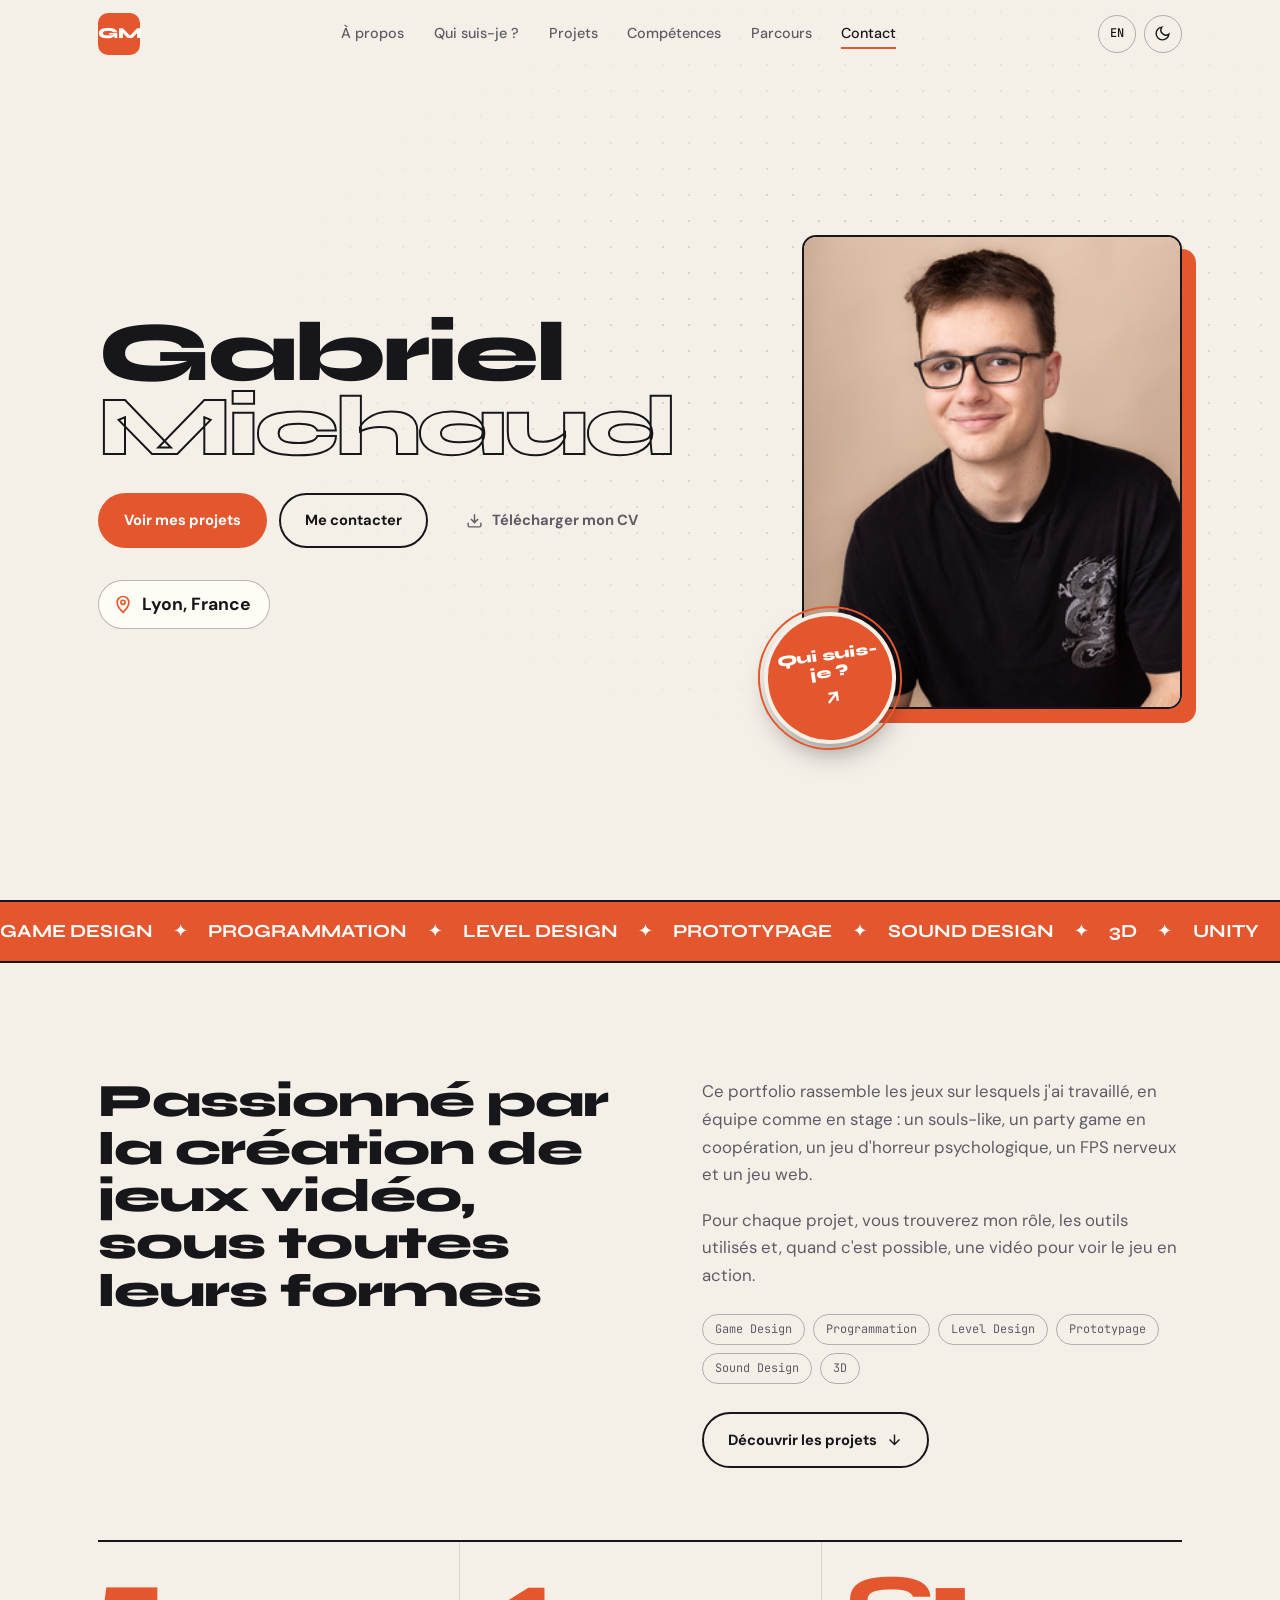
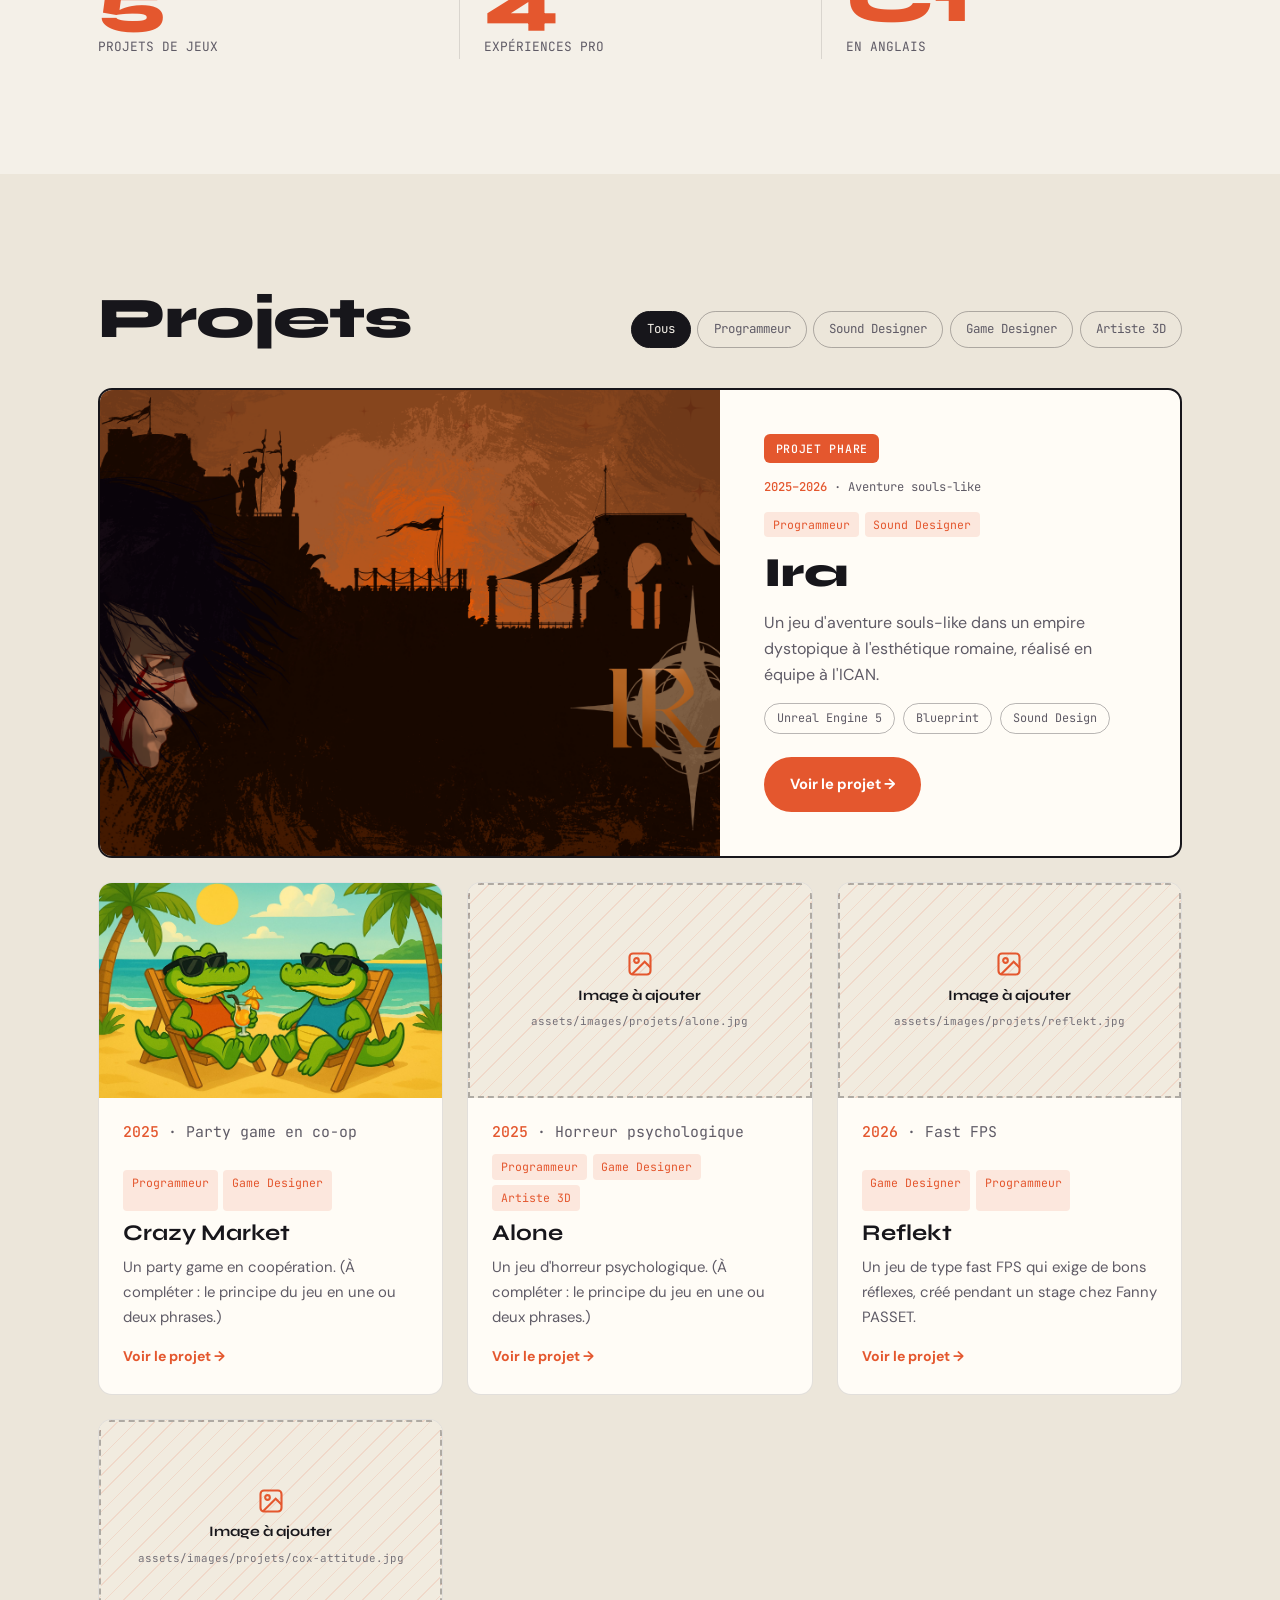
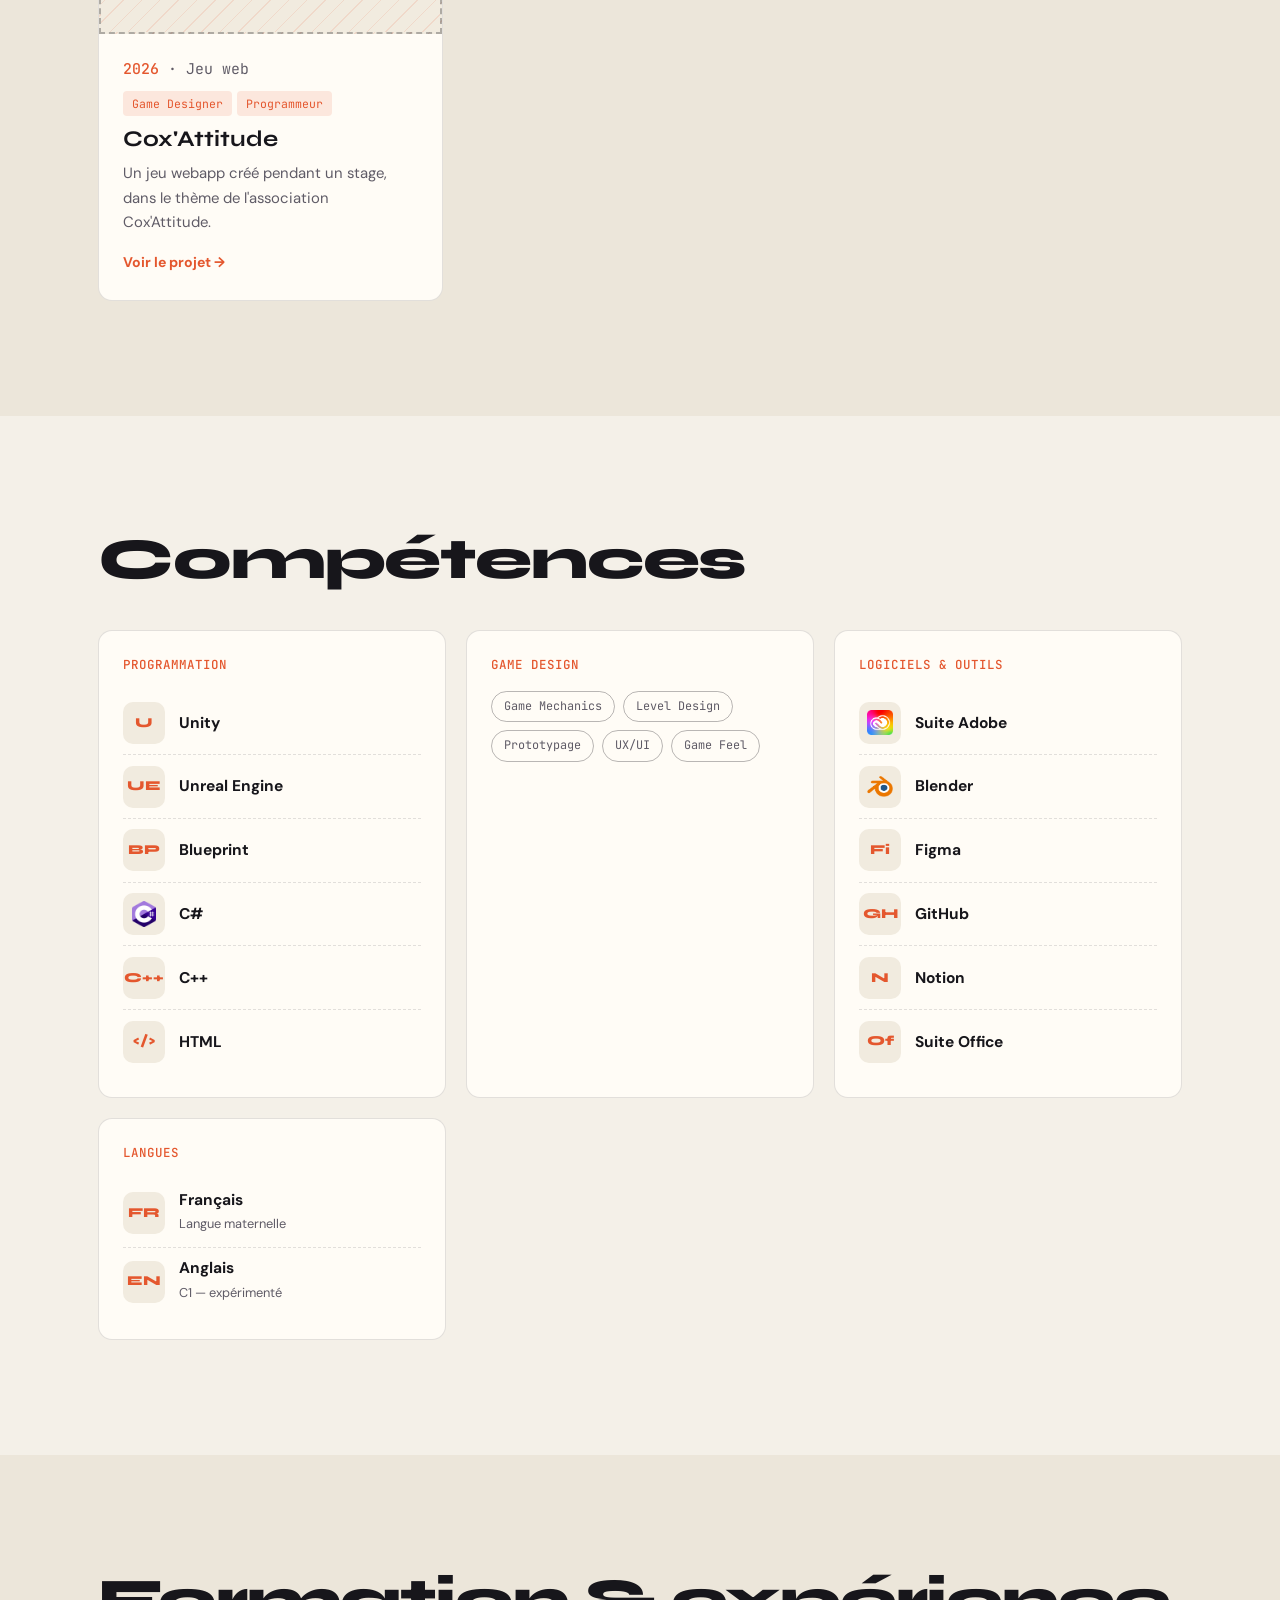
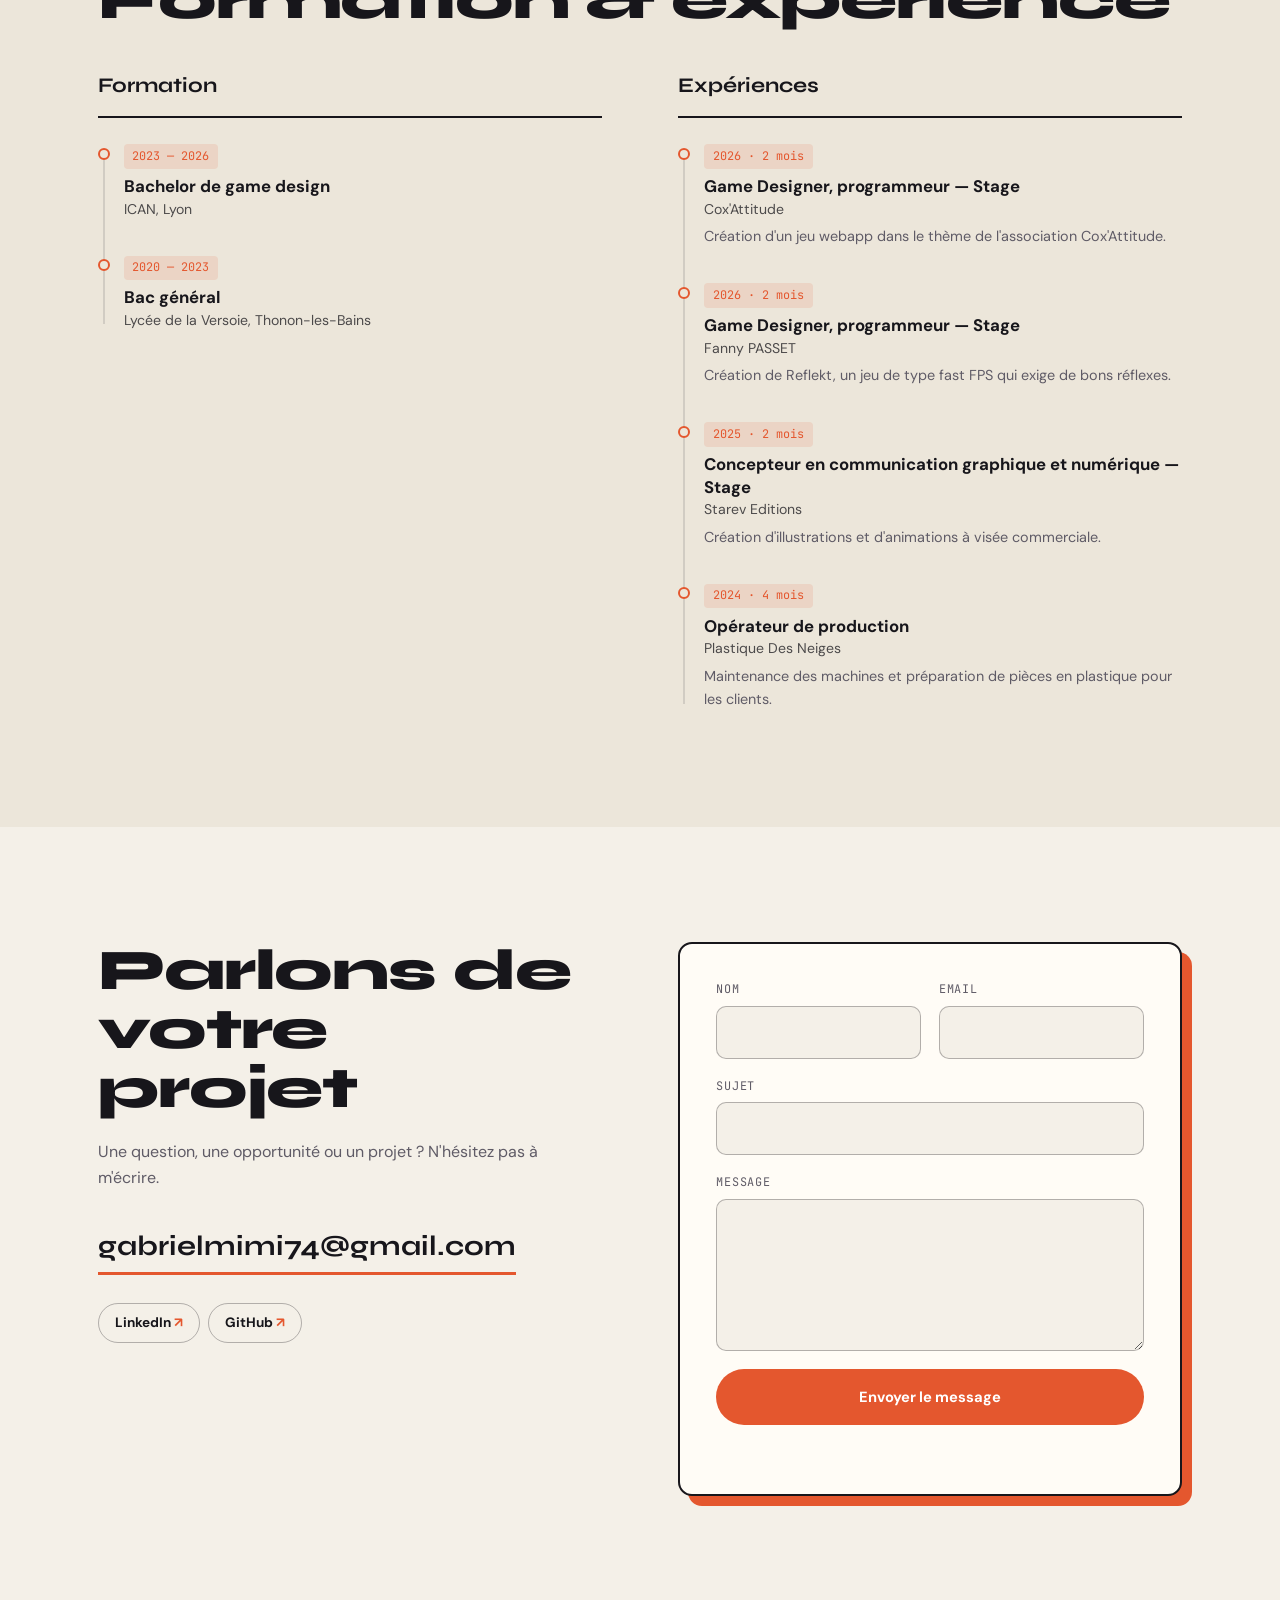
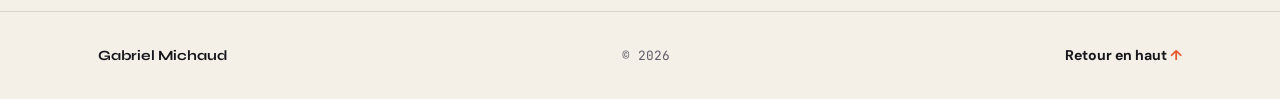
==== commit 87d18b28: "Qui suis-je : jeux préférés par genre, loisirs ; accents orange - Jeu préféré : Outer Wilds (jaquett" ====
--- a/index.html
+++ b/index.html
@@ -90,7 +90,6 @@
     <!-- À PROPOS -->
     <section class="section" id="about">
       <div class="wrap">
-        <p class="eyebrow reveal" data-i18n="about.eyebrow">01 — À propos</p>
         <div class="about-grid">
           <h2 class="h2 about-title reveal" data-fill="about.title"></h2>
           <div class="about-body reveal">
@@ -108,7 +107,6 @@
       <div class="wrap">
         <div class="section-head">
           <div>
-            <p class="eyebrow reveal" data-i18n="projects.eyebrow">02 — Travaux</p>
             <h2 class="h2 reveal" data-i18n="projects.title">Projets sélectionnés</h2>
           </div>
           <div class="filters reveal" id="filters" role="group" aria-label="Filtrer les projets"></div>
@@ -121,7 +119,6 @@
     <!-- COMPÉTENCES -->
     <section class="section" id="skills">
       <div class="wrap">
-        <p class="eyebrow reveal" data-i18n="skills.eyebrow">03 — Outils</p>
         <h2 class="h2 reveal" data-i18n="skills.title">Compétences</h2>
         <div class="skills-grid" id="skillsGrid"></div>
       </div>
@@ -130,7 +127,6 @@
     <!-- PARCOURS -->
     <section class="section section-alt" id="path">
       <div class="wrap">
-        <p class="eyebrow reveal" data-i18n="path.eyebrow">04 — Parcours</p>
         <h2 class="h2 reveal" data-i18n="path.title">Formation &amp; expérience</h2>
         <div class="path-grid">
           <div class="path-col reveal">
@@ -149,7 +145,6 @@
     <section class="section" id="contact">
       <div class="wrap contact-grid">
         <div class="contact-left reveal">
-          <p class="eyebrow" data-i18n="contact.eyebrow">05 — Contact</p>
           <h2 class="h2 contact-title" data-i18n="contact.title">Parlons de ton prochain projet</h2>
           <p class="contact-text" data-i18n="contact.text"></p>
           <a class="contact-email" id="contactEmail" href="#"></a>
--- a/css/style.css
+++ b/css/style.css
@@ -323,8 +323,9 @@
 .skill-cat h3 { font-family: var(--f-mono); font-size: 0.78rem; font-weight: 500; text-transform: uppercase; letter-spacing: 0.08em; color: var(--accent); margin-bottom: 1rem; }
 .skill { display: flex; align-items: center; gap: 0.9rem; padding: 0.65rem 0; }
 .skill + .skill { border-top: 1px dashed var(--line); }
-/* Fond blanc pour que les logos noirs (Unity, GitHub, Notion…) restent visibles en thème sombre */
-.skill-icon { position: relative; width: 42px; height: 42px; flex-shrink: 0; border-radius: 10px; background: #fff; border: 1px solid var(--line); display: grid; place-items: center; overflow: hidden; }
+.skill-icon { position: relative; width: 42px; height: 42px; flex-shrink: 0; border-radius: 10px; background: var(--surface-2); display: grid; place-items: center; overflow: hidden; }
+/* Logos noirs (mono) inversés en blanc en thème sombre pour rester visibles sur le fond sombre */
+:root[data-theme="dark"] .skill-icon.mono img { filter: invert(1); }
 .skill-icon img { width: 26px; height: 26px; object-fit: contain; }
 .skill-fallback { display: none; font-family: var(--f-display); font-weight: 800; font-size: 0.85rem; color: var(--accent); }
 .skill-icon.is-empty img { display: none; }
@@ -365,12 +366,13 @@
 .contact-email:hover { color: var(--accent); }
 .contact-list { display: flex; flex-direction: column; gap: 0.5rem; margin-bottom: 1.75rem; font-family: var(--f-mono); font-size: 0.85rem; color: var(--muted); }
 .contact-list a:hover { color: var(--text); }
+.contact-list:empty { display: none; }
 .socials { display: flex; flex-wrap: wrap; gap: 0.5rem; }
 .social { font-weight: 700; font-size: 0.85rem; padding: 0.5rem 1rem; border: 1px solid var(--line-strong); border-radius: 999px; transition: all 0.2s; }
 .social::after { content: " ↗"; color: var(--accent); }
 .social:hover { background: var(--text); color: var(--bg); border-color: var(--text); }
 
-.contact-form { background: var(--surface); border: 2px solid var(--text); border-radius: var(--radius); padding: clamp(1.25rem, 4vw, 2.25rem); display: flex; flex-direction: column; gap: 1.1rem; box-shadow: 10px 10px 0 var(--accent-2); }
+.contact-form { background: var(--surface); border: 2px solid var(--text); border-radius: var(--radius); padding: clamp(1.25rem, 4vw, 2.25rem); display: flex; flex-direction: column; gap: 1.1rem; box-shadow: 10px 10px 0 var(--accent); }
 .form-row { display: grid; grid-template-columns: 1fr 1fr; gap: 1.1rem; }
 .field { display: flex; flex-direction: column; gap: 0.4rem; }
 .field span { font-family: var(--f-mono); font-size: 0.74rem; text-transform: uppercase; letter-spacing: 0.06em; color: var(--muted); }
@@ -462,9 +464,10 @@
 .whoami-grid { display: grid; grid-template-columns: 1fr auto; gap: clamp(2rem, 6vw, 5rem); align-items: center; }
 .whoami-text .h1 { margin-bottom: 1.5rem; }
 .whoami-intro { font-size: clamp(1.05rem, 1.9vw, 1.2rem); color: var(--muted); max-width: 58ch; }
+.whoami-intro p + p { margin-top: 1rem; }
 .qualities { margin-top: 1.5rem; }
 .qualities:empty { display: none; }
-.whoami-photo { width: clamp(180px, 22vw, 280px); border: 2px solid var(--text); border-radius: 50% 50% var(--radius) var(--radius); overflow: hidden; box-shadow: 12px 12px 0 var(--accent-2); }
+.whoami-photo { width: clamp(180px, 22vw, 280px); border: 2px solid var(--text); border-radius: 50% 50% var(--radius) var(--radius); overflow: hidden; box-shadow: 12px 12px 0 var(--accent); }
 .whoami-photo .media { border-radius: inherit; }
 
 .fav-banner {
@@ -496,6 +499,26 @@
   width: 24px; height: 24px; border-radius: 50%; display: grid; place-items: center;
   background: var(--accent); color: var(--accent-ink); font-size: 0.75rem;
 }
+
+/* Jeu préféré par genre */
+.genre-grid { display: grid; grid-template-columns: repeat(auto-fill, minmax(min(100%, 320px), 1fr)); gap: 1.25rem; }
+.genre-card {
+  display: grid; grid-template-columns: 96px 1fr; gap: 1.1rem; align-items: start;
+  background: var(--surface); border: 1px solid var(--line); border-radius: var(--radius); padding: 1.1rem;
+  transition: transform 0.3s var(--ease), border-color 0.3s;
+}
+.genre-card:hover { transform: translateY(-4px); border-color: var(--accent); }
+.genre-card .media { border-radius: 8px; }
+.genre-card .media-ph { padding: 0.5rem; }
+.genre-card .media-ph strong { font-size: 0.72rem; }
+.genre-card .media-ph code { display: none; }
+.genre-label {
+  display: inline-block; font-family: var(--f-mono); font-size: 0.7rem; text-transform: uppercase; letter-spacing: 0.06em;
+  color: var(--muted); border: 1px solid var(--line-strong); padding: 0.15rem 0.55rem; border-radius: 999px;
+}
+.genre-card h3 { font-family: var(--f-display); font-weight: 700; font-size: 1.2rem; line-height: 1.2; margin: 0.55rem 0 0.35rem; }
+.genre-card p { color: var(--muted); font-size: 0.9rem; }
+.genre-card.is-empty h3 { color: var(--muted); font-size: 1rem; }
 
 .hobby-grid { display: grid; grid-template-columns: repeat(auto-fit, minmax(min(100%, 260px), 1fr)); gap: 1.25rem; margin-top: 2.5rem; }
 .hobby { background: var(--surface); border: 1px solid var(--line); border-radius: var(--radius); padding: 1.75rem; transition: transform 0.3s var(--ease), border-color 0.3s; }
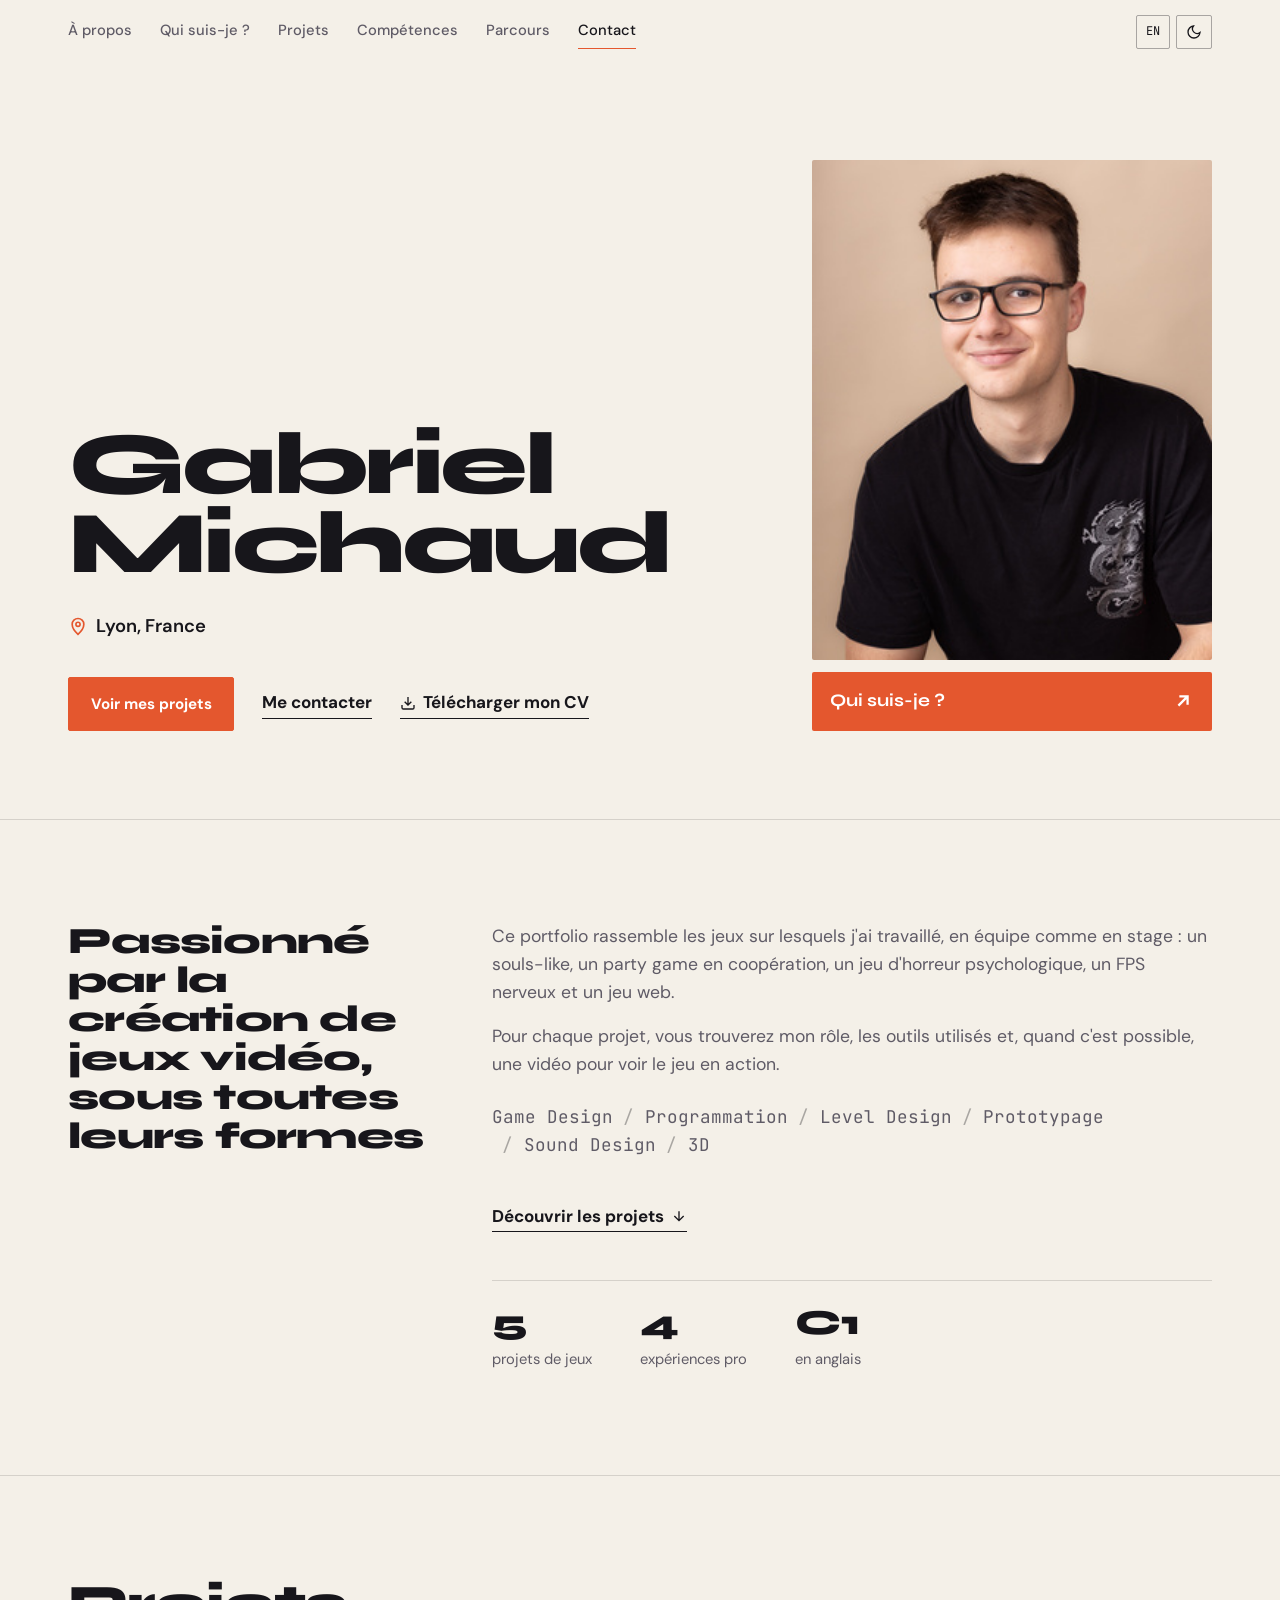
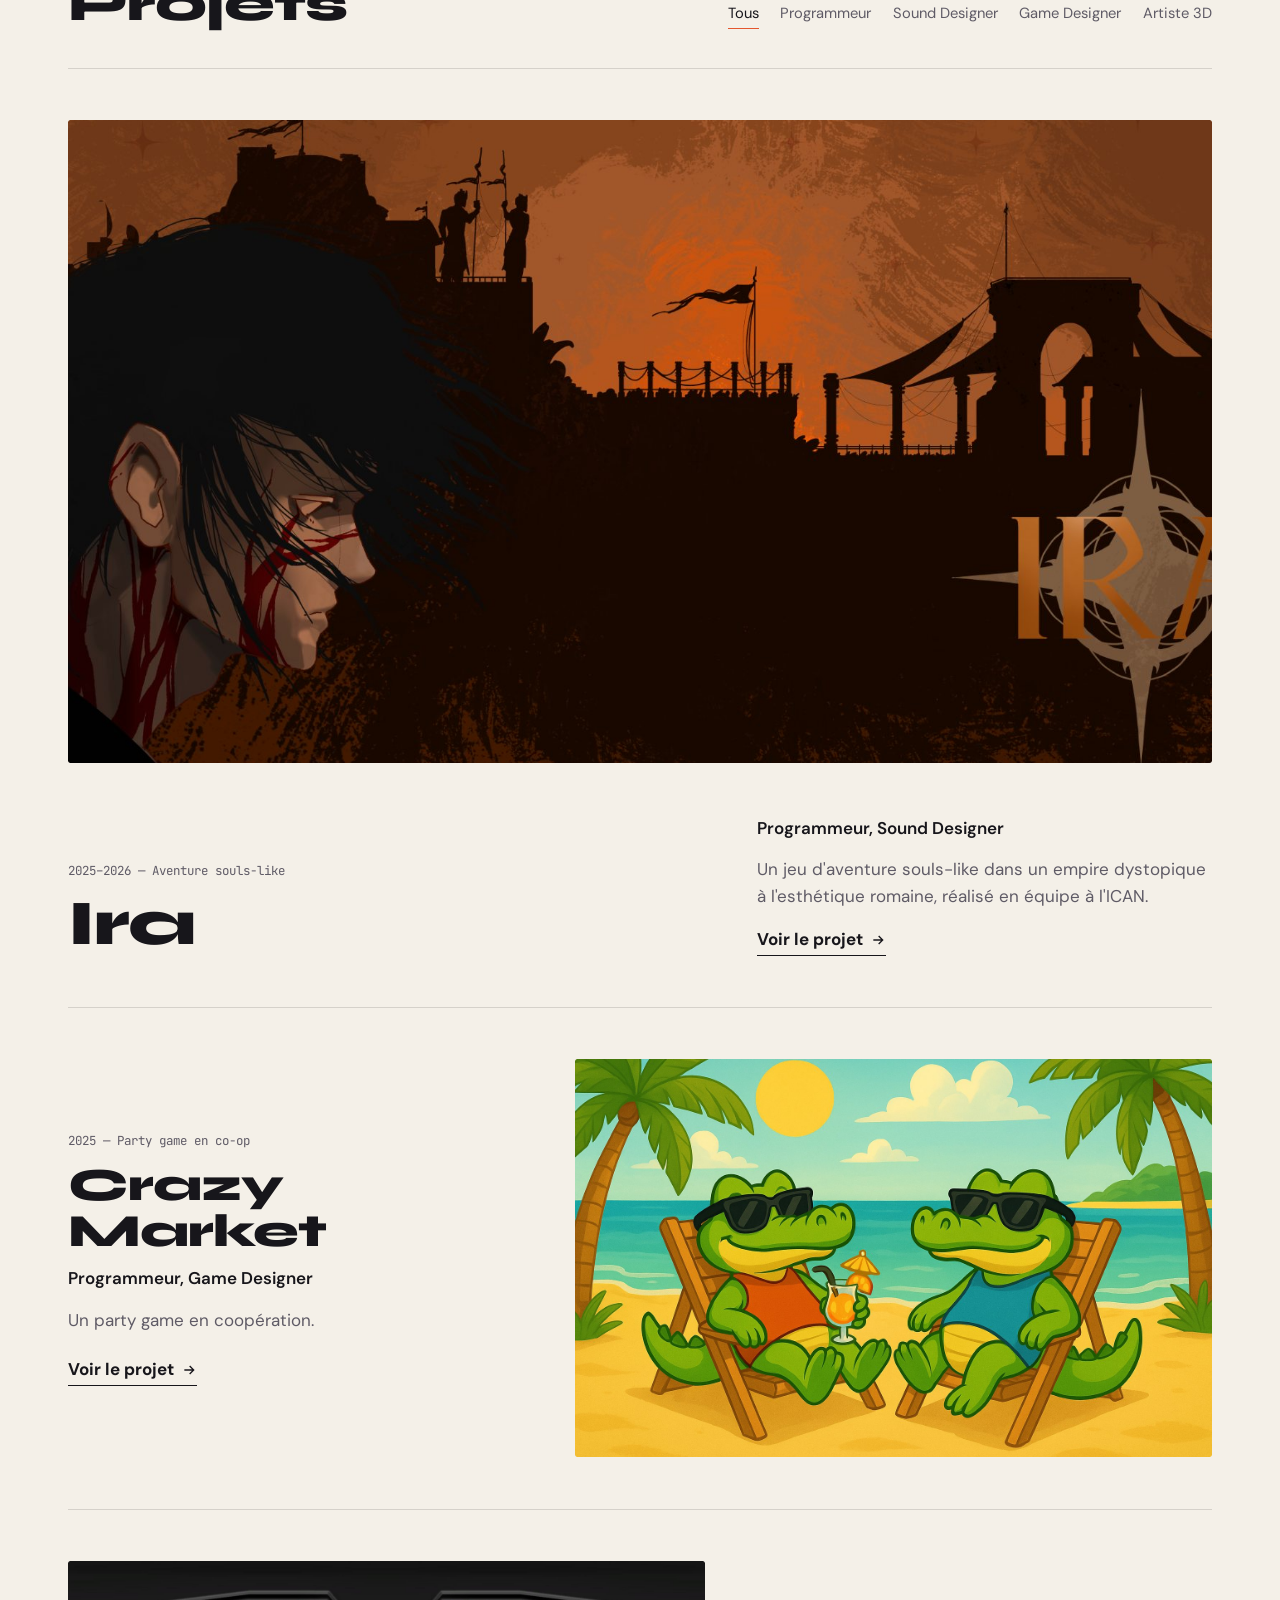
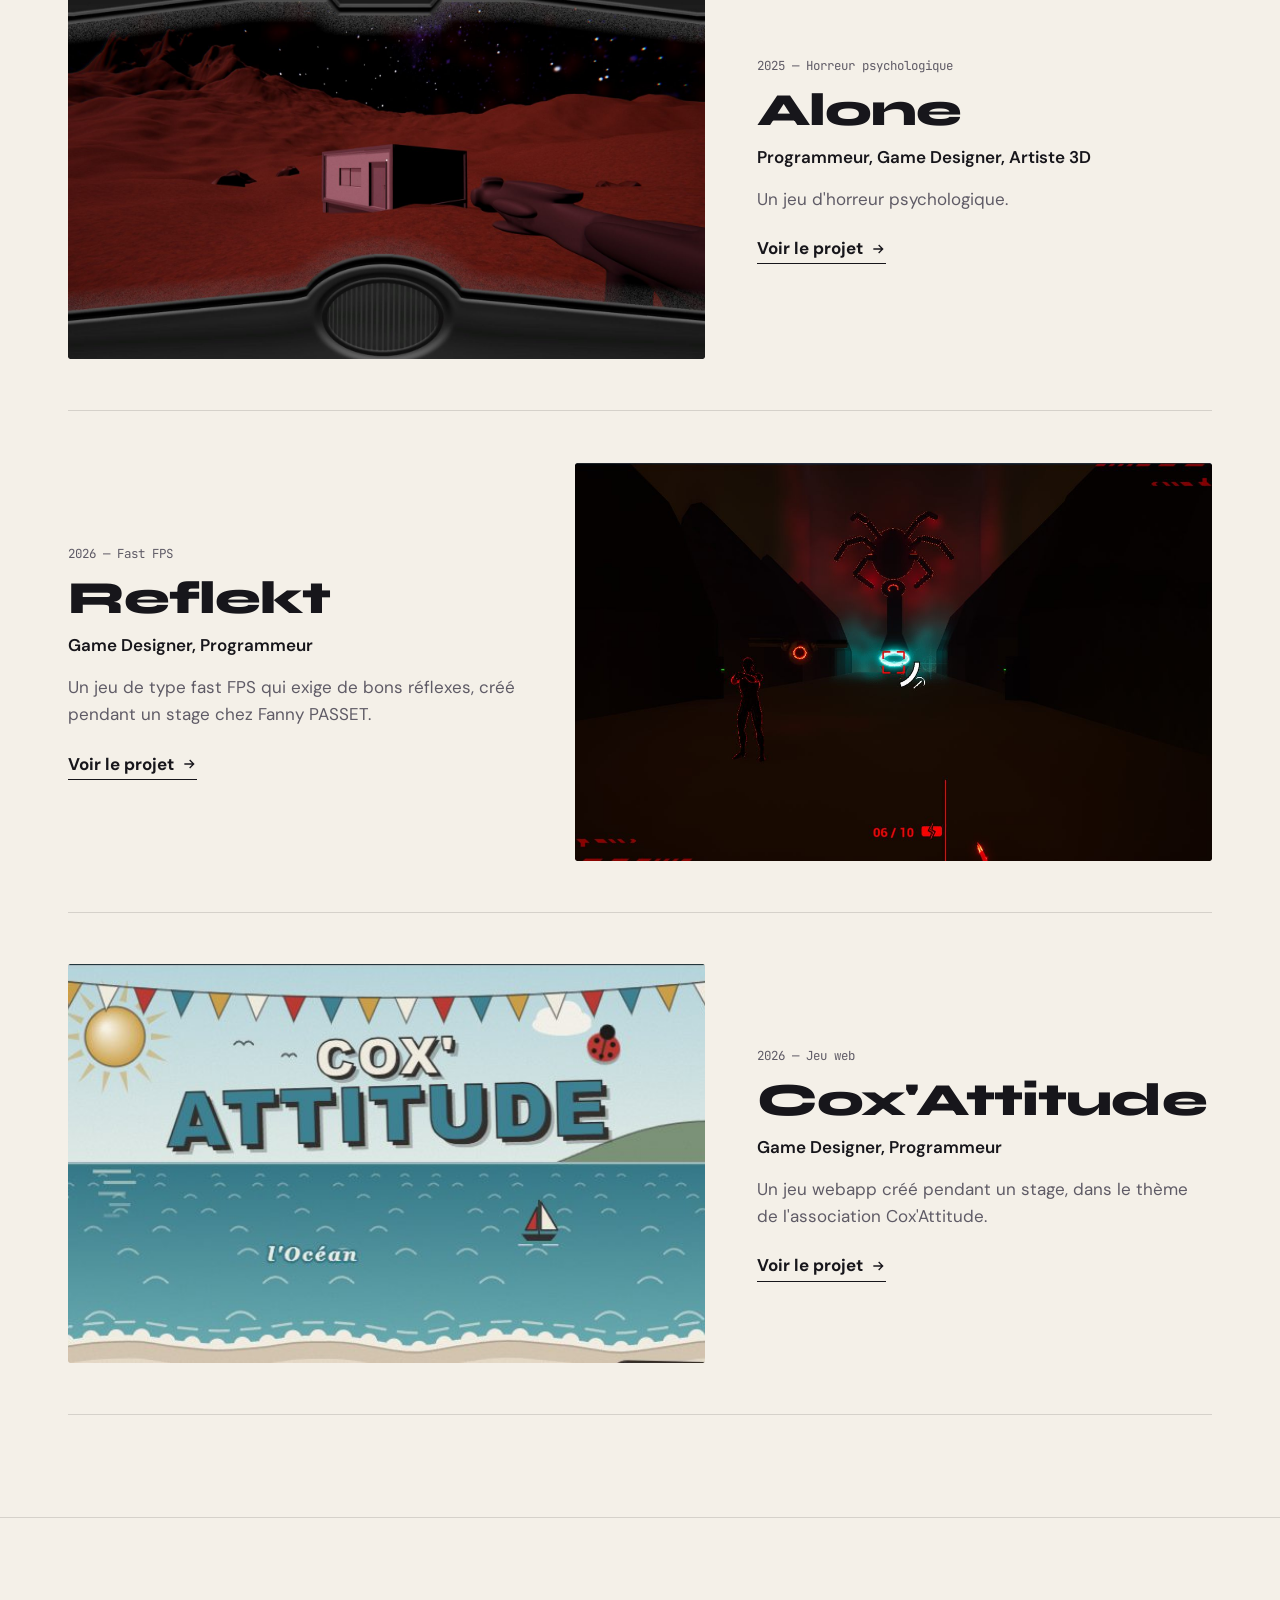
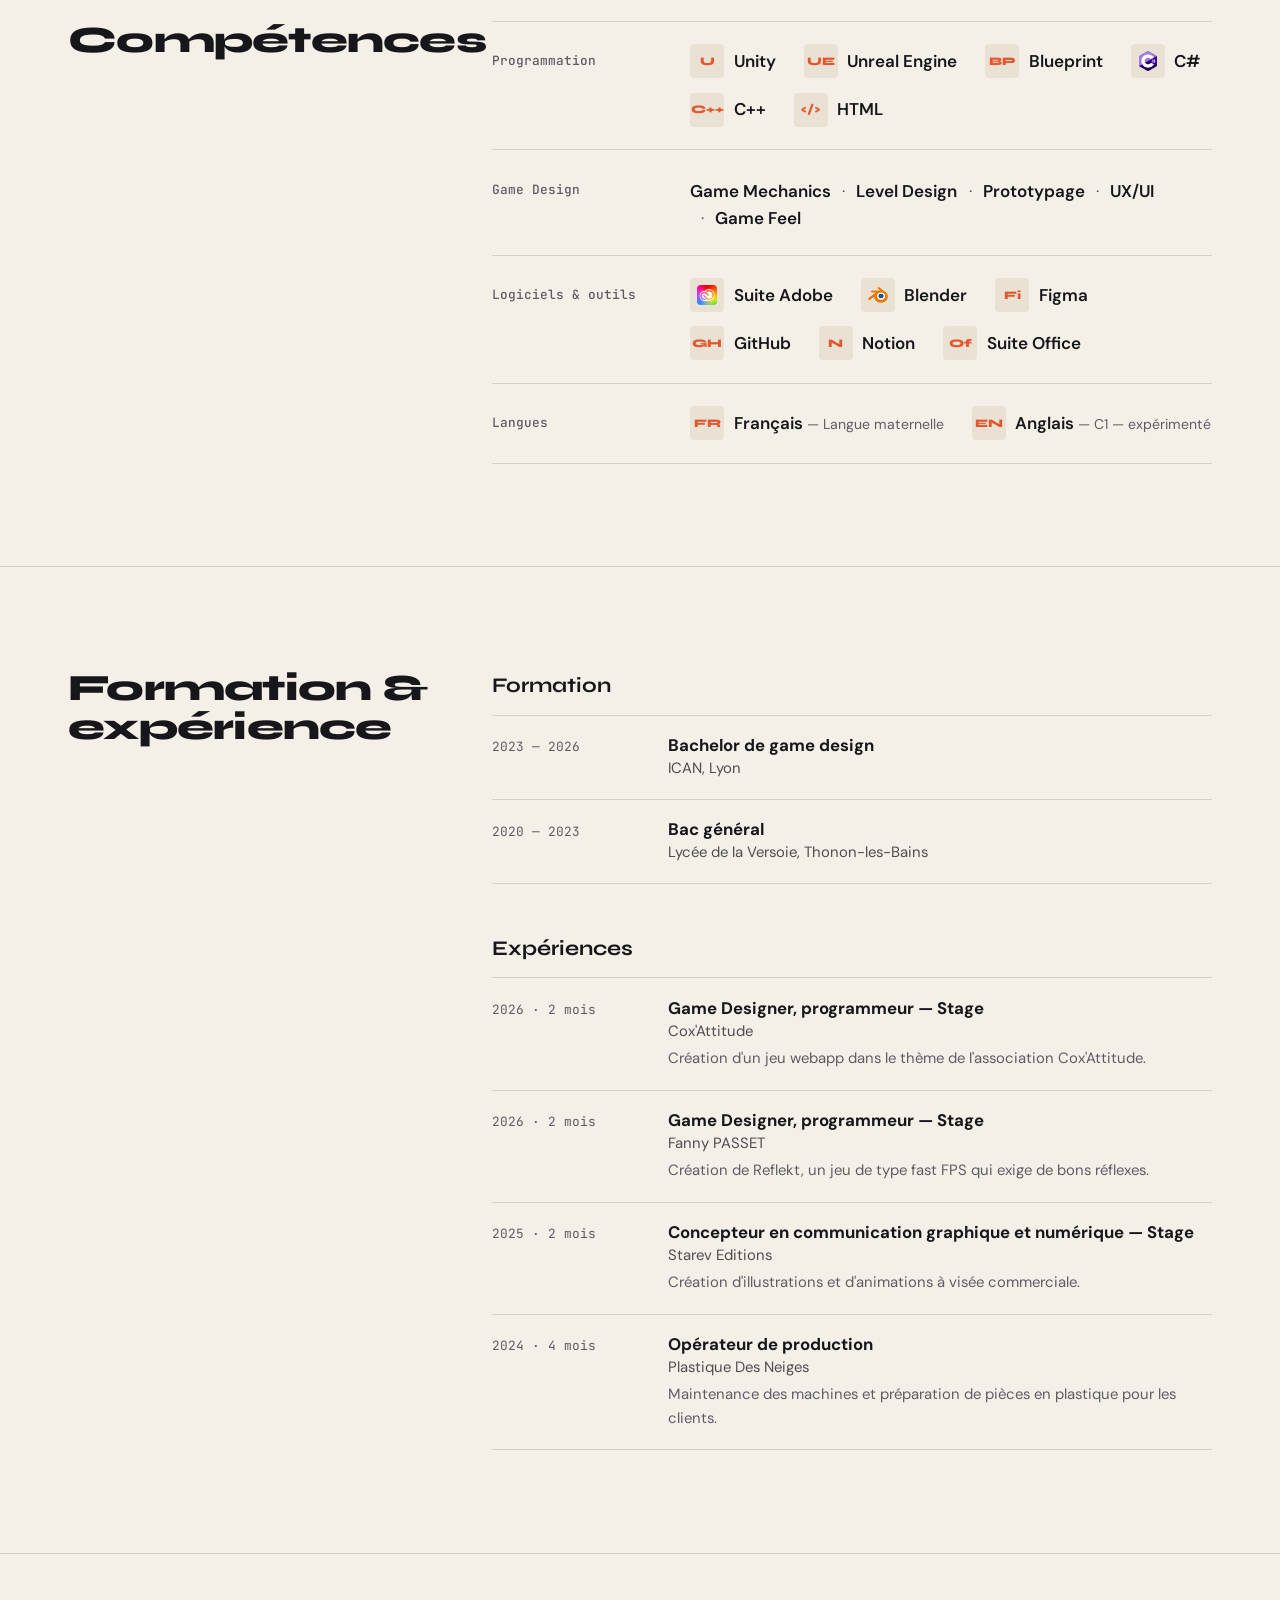
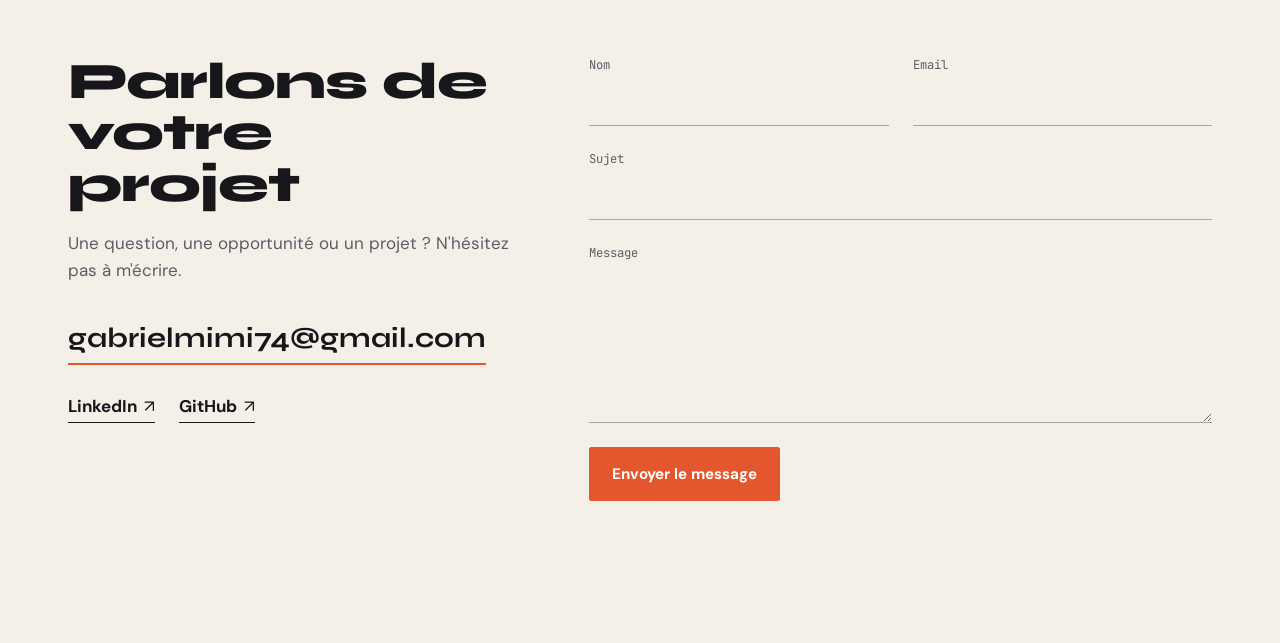
==== commit 9ebc5a51: "Refonte de la mise en page : style éditorial, moins générique - Suppression du bouton logo « GM », d" ====
--- a/index.html
+++ b/index.html
@@ -17,7 +17,6 @@
   <!-- NAVIGATION -->
   <header class="nav" id="nav">
     <div class="wrap nav-inner">
-      <a href="#top" class="logo" data-fill="profile.initials">PN</a>
       <nav class="nav-links" aria-label="Navigation principale">
         <a href="#about" data-i18n="nav.about">À propos</a>
         <a href="about.html" data-i18n="nav.whoami">Qui suis-je ?</a>
@@ -50,33 +49,30 @@
 
   <main id="top">
 
-    <!-- HERO -->
+    <!-- HAUT DE PAGE -->
     <section class="hero">
       <div class="wrap hero-grid">
         <div class="hero-text">
-          <h1 class="hero-name reveal">
-            <span class="first" data-fill="profile.firstName">Prénom</span>
-            <span class="last" data-fill="profile.lastName">Nom</span>
+          <h1 class="hero-name">
+            <span class="first" data-fill="profile.firstName">Gabriel</span>
+            <span class="last" data-fill="profile.lastName">Michaud</span>
           </h1>
-          <div class="hero-ctas reveal">
+          <p class="hero-location">
+            <svg viewBox="0 0 24 24" fill="none" stroke="currentColor" stroke-width="2" aria-hidden="true"><path d="M12 22s7-6.2 7-12a7 7 0 1 0-14 0c0 5.8 7 12 7 12z"/><circle cx="12" cy="10" r="2.5"/></svg>
+            <span data-fill="profile.location">Lyon, France</span>
+          </p>
+          <div class="hero-ctas">
             <a href="#projects" class="btn btn-accent" data-i18n="hero.projects">Voir mes projets</a>
-            <a href="#contact" class="btn btn-outline" data-i18n="hero.contact">Me contacter</a>
-            <a href="#" class="btn btn-ghost" id="cvLink" download>
-              <svg viewBox="0 0 24 24" fill="none" stroke="currentColor" stroke-width="2"><path d="M21 15v4a2 2 0 0 1-2 2H5a2 2 0 0 1-2-2v-4"/><path d="M7 10l5 5 5-5M12 15V3"/></svg>
+            <a href="#contact" class="link" data-i18n="hero.contact">Me contacter</a>
+            <a href="#" class="link" id="cvLink" download>
+              <svg viewBox="0 0 24 24" fill="none" stroke="currentColor" stroke-width="2" aria-hidden="true"><path d="M21 15v4a2 2 0 0 1-2 2H5a2 2 0 0 1-2-2v-4"/><path d="M7 10l5 5 5-5M12 15V3"/></svg>
               <span data-i18n="hero.cv">Télécharger mon CV</span>
             </a>
           </div>
-          <p class="hero-meta reveal">
-            <span class="hero-location">
-              <svg viewBox="0 0 24 24" fill="none" stroke="currentColor" stroke-width="2"><path d="M12 22s7-6.2 7-12a7 7 0 1 0-14 0c0 5.8 7 12 7 12z"/><circle cx="12" cy="10" r="2.5"/></svg>
-              <span data-fill="profile.location">Lyon, France</span>
-            </span>
-            <span class="status" data-fill="profile.availability"></span>
-          </p>
         </div>
-        <div class="hero-visual reveal">
-          <div class="hero-frame" id="heroPhoto"></div>
-          <a href="about.html" class="hero-sticker">
+        <div class="hero-visual">
+          <div id="heroPhoto"></div>
+          <a href="about.html" class="hero-whoami">
             <span data-i18n="nav.whoami">Qui suis-je ?</span>
             <svg viewBox="0 0 24 24" fill="none" stroke="currentColor" stroke-width="2.5" aria-hidden="true"><path d="M7 17 17 7M8 7h9v9"/></svg>
           </a>
@@ -84,56 +80,48 @@
       </div>
     </section>
 
-    <!-- BANDEAU DÉFILANT -->
-    <div class="ticker" aria-hidden="true"><div class="ticker-track" id="ticker"></div></div>
-
     <!-- À PROPOS -->
     <section class="section" id="about">
-      <div class="wrap">
-        <div class="about-grid">
-          <h2 class="h2 about-title reveal" data-fill="about.title"></h2>
-          <div class="about-body reveal">
-            <div id="aboutParagraphs"></div>
-            <div class="tags" id="aboutTags"></div>
-            <div id="aboutCta"></div>
-          </div>
+      <div class="wrap split">
+        <h2 class="h2 about-title reveal" data-fill="about.title"></h2>
+        <div class="about-body reveal">
+          <div id="aboutParagraphs"></div>
+          <p class="words" id="aboutTags"></p>
+          <div id="aboutCta"></div>
+          <div class="stats" id="aboutStats"></div>
         </div>
-        <div class="stats reveal" id="aboutStats"></div>
       </div>
     </section>
 
     <!-- PROJETS -->
-    <section class="section section-alt" id="projects">
+    <section class="section" id="projects">
       <div class="wrap">
         <div class="section-head">
-          <div>
-            <h2 class="h2 reveal" data-i18n="projects.title">Projets sélectionnés</h2>
-          </div>
-          <div class="filters reveal" id="filters" role="group" aria-label="Filtrer les projets"></div>
+          <h2 class="h2 reveal" data-i18n="projects.title">Projets</h2>
+          <div class="filters" id="filters" role="group" aria-label="Filtrer les projets"></div>
         </div>
-        <div id="featured"></div>
-        <div class="project-grid" id="projectGrid"></div>
+        <div class="project-list" id="projectList"></div>
       </div>
     </section>
 
     <!-- COMPÉTENCES -->
     <section class="section" id="skills">
-      <div class="wrap">
+      <div class="wrap split">
         <h2 class="h2 reveal" data-i18n="skills.title">Compétences</h2>
-        <div class="skills-grid" id="skillsGrid"></div>
+        <div class="skill-rows" id="skillsGrid"></div>
       </div>
     </section>
 
     <!-- PARCOURS -->
-    <section class="section section-alt" id="path">
-      <div class="wrap">
+    <section class="section" id="path">
+      <div class="wrap split">
         <h2 class="h2 reveal" data-i18n="path.title">Formation &amp; expérience</h2>
-        <div class="path-grid">
-          <div class="path-col reveal">
+        <div>
+          <div class="path-group reveal">
             <h3 class="path-heading" data-i18n="path.education">Formation</h3>
             <ol class="timeline" id="education"></ol>
           </div>
-          <div class="path-col reveal">
+          <div class="path-group reveal">
             <h3 class="path-heading" data-i18n="path.experience">Expériences</h3>
             <ol class="timeline" id="experience"></ol>
           </div>
@@ -145,7 +133,7 @@
     <section class="section" id="contact">
       <div class="wrap contact-grid">
         <div class="contact-left reveal">
-          <h2 class="h2 contact-title" data-i18n="contact.title">Parlons de ton prochain projet</h2>
+          <h2 class="h2 contact-title" data-i18n="contact.title">Parlons de votre projet</h2>
           <p class="contact-text" data-i18n="contact.text"></p>
           <a class="contact-email" id="contactEmail" href="#"></a>
           <ul class="contact-list" id="contactList"></ul>
@@ -158,21 +146,13 @@
           </div>
           <label class="field"><span data-i18n="form.subject">Sujet</span><input type="text" name="subject" required /></label>
           <label class="field"><span data-i18n="form.message">Message</span><textarea name="message" rows="5" required></textarea></label>
-          <button type="submit" class="btn btn-accent btn-block" data-i18n="form.send">Envoyer le message</button>
+          <button type="submit" class="btn btn-accent" data-i18n="form.send">Envoyer le message</button>
           <p class="form-status" id="formStatus" role="status"></p>
         </form>
       </div>
     </section>
 
   </main>
-
-  <footer class="footer">
-    <div class="wrap footer-inner">
-      <span class="footer-name" id="footerName"></span>
-      <span class="footer-copy">© <span id="footerYear"></span></span>
-      <a href="#top" class="footer-top" data-i18n="footer.top">Retour en haut</a>
-    </div>
-  </footer>
 
   <!-- FENÊTRE DÉTAIL PROJET -->
   <div class="modal" id="modal" hidden>
--- a/css/style.css
+++ b/css/style.css
@@ -5,41 +5,34 @@
   --bg: #F4F0E8;
   --bg-alt: #ECE6DA;
   --surface: #FFFCF6;
-  --surface-2: #F1EBDF;
+  --surface-2: #E9E2D4;
   --text: #17161B;
   --muted: #5F5B66;
-  --line: rgba(23, 22, 27, 0.12);
-  --line-strong: rgba(23, 22, 27, 0.3);
+  --line: rgba(23, 22, 27, 0.14);
+  --line-strong: rgba(23, 22, 27, 0.34);
   --accent: #E4572E;
   --accent-ink: #FFFFFF;
-  --accent-soft: rgba(228, 87, 46, 0.12);
-  --accent-2: #2F6690;
   --ok: #2E9E5B;
-  --shadow: 0 24px 60px -28px rgba(23, 22, 27, 0.45);
 
   --f-display: "Syne", "Trebuchet MS", system-ui, sans-serif;
   --f-body: "DM Sans", system-ui, -apple-system, "Segoe UI", sans-serif;
   --f-mono: "JetBrains Mono", ui-monospace, Consolas, monospace;
 
-  --nav-h: 68px;
-  --radius: 14px;
+  --nav-h: 64px;
   --ease: cubic-bezier(0.22, 1, 0.36, 1);
 }
 
 :root[data-theme="dark"] {
   --bg: #101217;
   --bg-alt: #15181F;
-  --surface: #1A1D25;
-  --surface-2: #222631;
+  --surface: #181B22;
+  --surface-2: #22262F;
   --text: #EFEBE2;
   --muted: #9D9AA6;
-  --line: rgba(239, 235, 226, 0.1);
-  --line-strong: rgba(239, 235, 226, 0.28);
+  --line: rgba(239, 235, 226, 0.12);
+  --line-strong: rgba(239, 235, 226, 0.3);
   --accent: #FF6A3D;
   --accent-ink: #14110F;
-  --accent-soft: rgba(255, 106, 61, 0.14);
-  --accent-2: #7FB2E5;
-  --shadow: 0 24px 60px -24px rgba(0, 0, 0, 0.8);
 }
 
 /* ==========================================================================
@@ -48,13 +41,9 @@
 *, *::before, *::after { box-sizing: border-box; margin: 0; padding: 0; }
 html { scroll-behavior: smooth; scroll-padding-top: var(--nav-h); }
 body {
-  background: var(--bg);
-  color: var(--text);
-  font-family: var(--f-body);
-  font-size: 16px;
-  line-height: 1.65;
-  overflow-x: hidden;
-  transition: background 0.3s, color 0.3s;
+  background: var(--bg); color: var(--text);
+  font-family: var(--f-body); font-size: 17px; line-height: 1.6;
+  -webkit-font-smoothing: antialiased; overflow-x: hidden;
 }
 body.no-scroll { overflow: hidden; }
 img { max-width: 100%; display: block; }
@@ -63,480 +52,310 @@
 ul, ol { list-style: none; }
 [hidden] { display: none !important; }
 ::selection { background: var(--accent); color: var(--accent-ink); }
-:focus-visible { outline: 2px solid var(--accent); outline-offset: 3px; border-radius: 4px; }
-
-.wrap { width: 100%; max-width: 1180px; margin: 0 auto; padding: 0 clamp(1.25rem, 5vw, 3rem); }
-.section { padding: clamp(4.5rem, 9vw, 8rem) 0; }
-.section-alt { background: var(--bg-alt); }
-
-.eyebrow {
-  font-family: var(--f-mono);
-  font-size: 0.78rem;
-  letter-spacing: 0.08em;
-  text-transform: uppercase;
-  color: var(--accent);
-  margin-bottom: 1rem;
-}
-.h1, .h2 { font-family: var(--f-display); font-weight: 800; line-height: 1.02; letter-spacing: -0.02em; }
-.h1 { font-size: clamp(2.6rem, 7vw, 5.2rem); }
-.h2 { font-size: clamp(2rem, 5vw, 3.6rem); }
-
-/* ==========================================================================
-   BOUTONS & PETITS ÉLÉMENTS
-   ========================================================================== */
+:focus-visible { outline: 2px solid var(--accent); outline-offset: 3px; }
+
+.wrap { width: 100%; max-width: 1240px; margin: 0 auto; padding: 0 clamp(1.25rem, 4vw, 3rem); }
+.section { padding: clamp(4rem, 8vw, 7rem) 0; border-top: 1px solid var(--line); }
+
+.h1, .h2 { font-family: var(--f-display); font-weight: 800; line-height: 1; letter-spacing: -0.02em; }
+.h1 { font-size: clamp(2.8rem, 7vw, 5.2rem); }
+.h2 { font-size: clamp(2rem, 4.2vw, 3.2rem); }
+
+/* Titre dans une colonne à gauche, contenu à droite */
+.split { display: grid; grid-template-columns: minmax(0, 4fr) minmax(0, 8fr); gap: clamp(2rem, 5vw, 4.5rem); align-items: start; }
+.split > .h2 { position: sticky; top: calc(var(--nav-h) + 1.5rem); font-size: clamp(1.7rem, 2.9vw, 2.6rem); line-height: 1.05; }
+
+/* Liste de mots séparés par des barres obliques (à la place des pastilles) */
+.words { display: flex; flex-wrap: wrap; font-family: var(--f-mono); font-size: 0.82rem; color: var(--muted); }
+.words span + span::before { content: "/"; margin: 0 0.65rem; color: var(--line-strong); }
+.words:empty { display: none; }
+
+.link {
+  display: inline-flex; align-items: center; gap: 0.45rem;
+  font-weight: 700; border-bottom: 1.5px solid currentColor; padding-bottom: 1px;
+  transition: color 0.2s, border-color 0.2s;
+}
+.link:hover { color: var(--accent); }
+.link svg { width: 16px; height: 16px; }
+
 .btn {
   display: inline-flex; align-items: center; justify-content: center; gap: 0.55rem;
-  font-family: var(--f-body); font-weight: 700; font-size: 0.92rem;
-  padding: 0.85rem 1.5rem; border-radius: 999px;
-  border: 2px solid transparent; cursor: pointer;
-  transition: transform 0.25s var(--ease), background 0.25s, color 0.25s, border-color 0.25s, box-shadow 0.25s;
-}
+  font-weight: 700; font-size: 0.95rem; padding: 0.85rem 1.35rem; cursor: pointer;
+  background: transparent; border: 1.5px solid var(--text); border-radius: 2px;
+  transition: background 0.2s, color 0.2s, border-color 0.2s;
+}
+.btn:hover { background: var(--text); color: var(--bg); }
+.btn-accent { background: var(--accent); border-color: var(--accent); color: var(--accent-ink); }
+.btn-accent:hover { background: var(--text); border-color: var(--text); color: var(--bg); }
 .btn svg { width: 17px; height: 17px; }
-.btn-accent { background: var(--accent); color: var(--accent-ink); }
-.btn-accent:hover { transform: translateY(-2px); box-shadow: 0 10px 24px -8px var(--accent); }
-.btn-outline { border-color: var(--text); }
-.btn-outline:hover { background: var(--text); color: var(--bg); }
-.btn-ghost { color: var(--muted); }
-.btn-ghost:hover { color: var(--text); }
-.btn-block { width: 100%; }
-.btn:disabled { opacity: 0.6; cursor: wait; transform: none; }
-
-.tags { display: flex; flex-wrap: wrap; gap: 0.5rem; }
-.tag {
-  font-family: var(--f-mono); font-size: 0.74rem;
-  padding: 0.3rem 0.75rem; border-radius: 999px;
-  border: 1px solid var(--line-strong); color: var(--muted);
-}
-.badge {
-  display: inline-block; font-family: var(--f-mono); font-size: 0.72rem; font-weight: 500;
-  text-transform: uppercase; letter-spacing: 0.06em;
-  background: var(--accent); color: var(--accent-ink);
-  padding: 0.3rem 0.7rem; border-radius: 6px;
-}
+.btn:disabled { opacity: 0.6; cursor: wait; }
 
 /* ==========================================================================
    IMAGES À AJOUTER (cadres en pointillés)
    ========================================================================== */
-.media { position: relative; overflow: hidden; background: var(--surface-2); width: 100%; }
+.media { position: relative; overflow: hidden; background: var(--surface-2); width: 100%; border-radius: 2px; }
 .media img { width: 100%; height: 100%; object-fit: cover; }
 .media-ph { display: none; }
 .media.is-empty img { display: none; }
 .media.is-empty .media-ph {
-  position: absolute; inset: 0;
-  display: flex; flex-direction: column; align-items: center; justify-content: center; gap: 0.35rem;
-  padding: 1rem; text-align: center; color: var(--muted);
-  border: 2px dashed var(--line-strong); border-radius: inherit;
-  background: repeating-linear-gradient(-45deg, transparent 0 12px, var(--accent-soft) 12px 13px), var(--surface-2);
-}
-.media-ph svg { width: 28px; height: 28px; color: var(--accent); }
-.media-ph strong { font-family: var(--f-display); font-size: 0.9rem; color: var(--text); }
-.media-ph code { font-family: var(--f-mono); font-size: 0.68rem; word-break: break-all; opacity: 0.85; }
+  position: absolute; inset: 0; display: flex; flex-direction: column; align-items: center; justify-content: center; gap: 0.35rem;
+  padding: 1rem; text-align: center; color: var(--muted); border: 1.5px dashed var(--line-strong);
+}
+.media-ph svg { width: 26px; height: 26px; color: var(--accent); }
+.media-ph strong { font-size: 0.85rem; color: var(--text); }
+.media-ph code { font-family: var(--f-mono); font-size: 0.68rem; word-break: break-all; }
 
 /* ==========================================================================
    NAVIGATION
    ========================================================================== */
-.nav {
-  position: fixed; inset: 0 0 auto 0; height: var(--nav-h); z-index: 100;
-  transition: background 0.3s, border-color 0.3s;
-  border-bottom: 1px solid transparent;
-}
-.nav.scrolled, .page-whoami .nav {
-  background: color-mix(in srgb, var(--bg) 85%, transparent);
-  backdrop-filter: blur(14px); -webkit-backdrop-filter: blur(14px);
-  border-bottom-color: var(--line);
-}
-.nav-inner { height: 100%; display: flex; align-items: center; justify-content: space-between; gap: 1.5rem; }
-.logo {
-  display: grid; place-items: center; width: 42px; height: 42px;
-  background: var(--accent); color: var(--accent-ink);
-  font-family: var(--f-display); font-weight: 800; font-size: 0.95rem; letter-spacing: 0.02em;
-  border-radius: 10px; transition: transform 0.3s var(--ease);
-}
-.logo:hover { transform: rotate(-6deg) scale(1.05); }
-.nav-links { display: flex; gap: 0.25rem; }
-.nav-links a {
-  position: relative; font-size: 0.9rem; font-weight: 500; color: var(--muted);
-  padding: 0.45rem 0.8rem; transition: color 0.2s;
-}
-.nav-links a::after {
-  content: ""; position: absolute; left: 0.8rem; right: 0.8rem; bottom: 0.2rem; height: 2px;
-  background: var(--accent); transform: scaleX(0); transform-origin: left; transition: transform 0.3s var(--ease);
-}
-.nav-links a:hover, .nav-links a.active { color: var(--text); }
-.nav-links a:hover::after, .nav-links a.active::after { transform: scaleX(1); }
-.nav-tools { display: flex; align-items: center; gap: 0.5rem; }
+.nav { position: fixed; inset: 0 0 auto 0; height: var(--nav-h); z-index: 100; border-bottom: 1px solid transparent; transition: background 0.3s, border-color 0.3s; }
+.nav.scrolled, .page-whoami .nav { background: var(--bg); border-bottom-color: var(--line); }
+.nav-inner { height: 100%; display: flex; align-items: center; gap: 1.5rem; }
+.nav-links { display: flex; gap: 1.75rem; }
+.nav-links a { font-size: 0.92rem; font-weight: 500; color: var(--muted); padding: 0.3rem 0; border-bottom: 1.5px solid transparent; transition: color 0.2s, border-color 0.2s; }
+.nav-links a:hover, .nav-links a.active { color: var(--text); border-bottom-color: var(--accent); }
+.nav-tools { display: flex; align-items: center; gap: 0.4rem; margin-left: auto; }
 .icon-btn {
-  height: 38px; min-width: 38px; padding: 0 0.6rem; border-radius: 999px;
-  display: grid; place-items: center; cursor: pointer;
-  background: transparent; border: 1px solid var(--line-strong);
-  font-family: var(--f-mono); font-size: 0.75rem; font-weight: 500;
-  transition: background 0.2s, border-color 0.2s;
-}
-.icon-btn:hover { background: var(--surface); border-color: var(--text); }
-.icon-btn svg { width: 17px; height: 17px; }
+  height: 34px; min-width: 34px; padding: 0 0.55rem; display: grid; place-items: center; cursor: pointer;
+  background: none; border: 1px solid var(--line-strong); border-radius: 2px;
+  font-family: var(--f-mono); font-size: 0.75rem; transition: border-color 0.2s;
+}
+.icon-btn:hover { border-color: var(--text); }
+.icon-btn svg { width: 16px; height: 16px; }
 .theme-btn .i-sun { display: none; }
 :root[data-theme="dark"] .theme-btn .i-sun { display: block; }
 :root[data-theme="dark"] .theme-btn .i-moon { display: none; }
-.burger { display: none; width: 38px; height: 38px; background: none; border: 0; cursor: pointer; position: relative; }
-.burger span { position: absolute; left: 9px; right: 9px; height: 2px; background: var(--text); border-radius: 2px; transition: transform 0.3s var(--ease); }
-.burger span:first-child { top: 15px; }
-.burger span:last-child { top: 22px; }
+.burger { display: none; width: 34px; height: 34px; background: none; border: 0; cursor: pointer; position: relative; }
+.burger span { position: absolute; left: 7px; right: 7px; height: 2px; background: var(--text); transition: transform 0.3s var(--ease); }
+.burger span:first-child { top: 13px; }
+.burger span:last-child { top: 20px; }
 .burger[aria-expanded="true"] span:first-child { transform: translateY(3.5px) rotate(45deg); }
 .burger[aria-expanded="true"] span:last-child { transform: translateY(-3.5px) rotate(-45deg); }
 .mobile-menu {
   position: fixed; top: var(--nav-h); left: 0; right: 0; z-index: 99;
-  display: flex; flex-direction: column; padding: 1rem clamp(1.25rem, 5vw, 3rem) 1.5rem;
+  display: flex; flex-direction: column; padding: 0.5rem clamp(1.25rem, 4vw, 3rem) 1.5rem;
   background: var(--bg); border-bottom: 1px solid var(--line);
   transform: translateY(-120%); transition: transform 0.35s var(--ease); visibility: hidden;
 }
 .mobile-menu.open { transform: none; visibility: visible; }
-.mobile-menu a { font-family: var(--f-display); font-weight: 700; font-size: 1.4rem; padding: 0.55rem 0; border-bottom: 1px solid var(--line); }
+.mobile-menu a { font-family: var(--f-display); font-weight: 700; font-size: 1.35rem; padding: 0.6rem 0; border-bottom: 1px solid var(--line); }
 @media (min-width: 961px) { .mobile-menu { display: none; } }
 
 /* ==========================================================================
-   HERO
-   ========================================================================== */
-.hero { min-height: 100svh; display: flex; align-items: center; padding: calc(var(--nav-h) + 2.5rem) 0 4rem; position: relative; }
-.hero::before {
-  content: ""; position: absolute; inset: 0; pointer-events: none; opacity: 0.5;
-  background-image: radial-gradient(var(--line-strong) 1px, transparent 1px);
-  background-size: 26px 26px;
-  mask-image: radial-gradient(ellipse 70% 60% at 70% 40%, #000 20%, transparent 75%);
-  -webkit-mask-image: radial-gradient(ellipse 70% 60% at 70% 40%, #000 20%, transparent 75%);
-}
-.hero-grid { display: grid; grid-template-columns: minmax(0, 1.3fr) minmax(240px, 0.9fr); gap: clamp(2rem, 5vw, 4.5rem); align-items: center; position: relative; }
+   HAUT DE PAGE
+   ========================================================================== */
+.hero { padding: calc(var(--nav-h) + clamp(3rem, 8vw, 6rem)) 0 clamp(3.5rem, 7vw, 5.5rem); }
+.hero-grid { display: grid; grid-template-columns: minmax(0, 7fr) minmax(0, 5fr); gap: clamp(2rem, 5vw, 4.5rem); align-items: end; }
 .hero-text { container-type: inline-size; }
-/* La taille du nom suit la largeur de sa colonne (cqi) pour ne jamais passer sous la photo */
-.hero-name { font-family: var(--f-display); font-weight: 800; font-size: clamp(3.4rem, 10.5vw, 8.6rem); font-size: clamp(2.4rem, 14cqi, 8.6rem); line-height: 0.88; letter-spacing: -0.04em; margin-bottom: 1.75rem; }
+/* La taille du nom suit la largeur de sa colonne pour ne jamais déborder */
+.hero-name { font-family: var(--f-display); font-weight: 800; font-size: clamp(3.4rem, 10.5vw, 8.6rem); font-size: clamp(2.4rem, 14cqi, 8.6rem); line-height: 0.9; letter-spacing: -0.04em; margin-bottom: 1.75rem; }
 .hero-name span { display: block; }
-.hero-name .last { color: transparent; -webkit-text-stroke: 2px var(--text); }
-.hero-ctas { display: flex; flex-wrap: wrap; gap: 0.75rem; margin-bottom: 2rem; }
-.hero-meta { display: flex; flex-wrap: wrap; align-items: center; gap: 1rem; font-family: var(--f-mono); font-size: 0.8rem; color: var(--muted); }
-.hero-meta span:empty { display: none; }
-.hero-location {
-  display: inline-flex; align-items: center; gap: 0.55rem;
-  font-family: var(--f-body); font-weight: 700; font-size: 1.1rem; color: var(--text);
-  padding: 0.55rem 1.1rem 0.55rem 0.9rem; border: 1px solid var(--line-strong); border-radius: 999px; background: var(--surface);
-}
+.hero-location { display: flex; align-items: center; gap: 0.5rem; font-size: 1.15rem; font-weight: 600; margin-bottom: 2.25rem; }
 .hero-location svg { width: 20px; height: 20px; color: var(--accent); flex-shrink: 0; }
-.hero-meta .status::before { content: ""; display: inline-block; width: 8px; height: 8px; border-radius: 50%; background: var(--ok); margin-right: 0.5rem; vertical-align: 1px; }
-.hero-visual { position: relative; justify-self: end; width: min(100%, 380px); }
-.hero-frame { border: 2px solid var(--text); border-radius: var(--radius); overflow: hidden; box-shadow: 14px 14px 0 var(--accent); }
-.hero-frame .media { border-radius: calc(var(--radius) - 2px); }
-/* Bouton rond « Qui suis-je ? » : couleur d'accent, flèche, léger flottement et halo pour attirer l'œil */
-.hero-sticker {
-  position: absolute; left: -2.4rem; bottom: -2.2rem; z-index: 2;
-  width: 132px; height: 132px; border-radius: 50%;
-  display: flex; flex-direction: column; align-items: center; justify-content: center; gap: 0.35rem; text-align: center;
-  background: var(--accent); color: var(--accent-ink); padding: 0.5rem;
-  border: 4px solid var(--bg); box-shadow: 0 14px 30px -10px rgba(0, 0, 0, 0.5);
-  font-family: var(--f-display); font-weight: 800; font-size: 0.95rem; line-height: 1.1; letter-spacing: -0.01em;
-  transform: rotate(-8deg); transition: transform 0.4s var(--ease);
-  animation: sticker-float 3s ease-in-out infinite;
-}
-.hero-sticker::before {
-  content: ""; position: absolute; inset: -10px; border-radius: 50%; pointer-events: none;
-  border: 2px solid var(--accent); animation: sticker-ring 2.4s ease-out infinite;
-}
-.hero-sticker svg { width: 22px; height: 22px; transition: transform 0.3s var(--ease); }
-.hero-sticker:hover { animation-play-state: paused; transform: rotate(0) scale(1.08); }
-.hero-sticker:hover svg { transform: translate(3px, -3px); }
-@keyframes sticker-float { 0%, 100% { translate: 0 0; } 50% { translate: 0 -6px; } }
-@keyframes sticker-ring { 0% { transform: scale(0.92); opacity: 0.7; } 100% { transform: scale(1.2); opacity: 0; } }
-
-/* BANDEAU DÉFILANT */
-.ticker { overflow: hidden; border-block: 2px solid var(--text); background: var(--accent); color: var(--accent-ink); padding: 0.9rem 0; }
-.ticker-track { display: flex; width: max-content; animation: ticker 40s linear infinite; }
-.ticker-track span { font-family: var(--f-display); font-weight: 700; font-size: 1.15rem; text-transform: uppercase; white-space: nowrap; padding-right: 1.25rem; }
-.ticker-track span::after { content: "✦"; padding-left: 1.25rem; }
-@keyframes ticker { to { transform: translateX(-50%); } }
+.hero-ctas { display: flex; flex-wrap: wrap; align-items: center; gap: 0.9rem 1.75rem; }
+.hero-visual { justify-self: end; width: min(100%, 400px); }
+.hero-whoami {
+  display: flex; align-items: center; justify-content: space-between; gap: 1rem;
+  margin-top: 0.75rem; padding: 0.95rem 1.15rem; border-radius: 2px;
+  background: var(--accent); color: var(--accent-ink);
+  font-family: var(--f-display); font-weight: 700; font-size: 1.1rem;
+  transition: background 0.2s, color 0.2s;
+}
+.hero-whoami svg { width: 22px; height: 22px; transition: transform 0.25s var(--ease); }
+.hero-whoami:hover { background: var(--text); color: var(--bg); }
+.hero-whoami:hover svg { transform: translate(3px, -3px); }
 
 /* ==========================================================================
    À PROPOS
    ========================================================================== */
-.about-grid { display: grid; grid-template-columns: 1.1fr 1fr; gap: clamp(2rem, 6vw, 5rem); align-items: start; }
-.about-title { font-size: clamp(1.8rem, 3.8vw, 2.9rem); }
-.about-body p { color: var(--muted); margin-bottom: 1.1rem; font-size: 1.05rem; }
-.about-body .tags { margin-top: 1.5rem; }
+.about-title { font-size: clamp(1.7rem, 3vw, 2.5rem); line-height: 1.1; }
+.about-body p { font-size: 1.1rem; color: var(--muted); margin-bottom: 1rem; max-width: 62ch; }
+.about-body .words { margin-top: 1.5rem; }
 .about-cta { margin-top: 1.75rem; }
-.about-cta svg { animation: nudge 1.6s ease-in-out infinite; }
-@keyframes nudge { 0%, 100% { transform: translateY(0); } 50% { transform: translateY(4px); } }
-.stats { display: grid; grid-template-columns: repeat(auto-fit, minmax(180px, 1fr)); margin-top: clamp(3rem, 6vw, 4.5rem); border-top: 2px solid var(--text); }
-.stat { padding: 1.5rem 1.5rem 0 0; }
-.stat + .stat { padding-left: 1.5rem; border-left: 1px solid var(--line); }
-.stat strong { display: block; font-family: var(--f-display); font-weight: 800; font-size: clamp(2.8rem, 6vw, 4.2rem); line-height: 1; color: var(--accent); }
-.stat span { font-family: var(--f-mono); font-size: 0.8rem; color: var(--muted); text-transform: uppercase; }
-
-/* ==========================================================================
-   PROJETS
-   ========================================================================== */
-.section-head { display: flex; justify-content: space-between; align-items: flex-end; gap: 1.5rem; flex-wrap: wrap; margin-bottom: 2.5rem; }
-.filters { display: flex; flex-wrap: wrap; gap: 0.4rem; }
-.filter {
-  font-family: var(--f-mono); font-size: 0.78rem; cursor: pointer;
-  padding: 0.45rem 0.95rem; border-radius: 999px;
-  background: transparent; border: 1px solid var(--line-strong); color: var(--muted);
-  transition: all 0.2s;
-}
-.filter:hover { color: var(--text); border-color: var(--text); }
-.filter.active { background: var(--text); color: var(--bg); border-color: var(--text); }
-
-.card-meta { font-family: var(--f-mono); font-size: 0.76rem; color: var(--muted); }
-.card-meta b { color: var(--accent); font-weight: 500; }
-.card-roles { display: flex; flex-wrap: wrap; gap: 0.35rem; }
-.card-roles span { font-family: var(--f-mono); font-size: 0.72rem; color: var(--accent); background: var(--accent-soft); padding: 0.2rem 0.55rem; border-radius: 4px; }
-
-.featured-card {
-  display: grid; grid-template-columns: 1.35fr 1fr; margin-bottom: 1.5rem; cursor: pointer;
-  background: var(--surface); border: 2px solid var(--text); border-radius: var(--radius); overflow: hidden;
-  transition: transform 0.35s var(--ease), box-shadow 0.35s var(--ease);
-}
-.featured-card:hover { transform: translate(-4px, -4px); box-shadow: 10px 10px 0 var(--accent); }
-.featured-card .media { height: 100%; min-height: 280px; }
-.featured-body { padding: clamp(1.5rem, 4vw, 2.75rem); display: flex; flex-direction: column; justify-content: center; align-items: flex-start; gap: 0.9rem; }
-.featured-body h3 { font-family: var(--f-display); font-weight: 800; font-size: clamp(1.8rem, 3.5vw, 2.6rem); line-height: 1.05; }
-.featured-body p { color: var(--muted); }
-.featured-body .btn { margin-top: 0.5rem; }
-
-.project-grid { display: grid; grid-template-columns: repeat(auto-fill, minmax(min(100%, 320px), 1fr)); gap: 1.5rem; }
-.project-card {
-  display: flex; flex-direction: column; cursor: pointer;
-  background: var(--surface); border: 1px solid var(--line); border-radius: var(--radius); overflow: hidden;
-  transition: transform 0.35s var(--ease), box-shadow 0.35s var(--ease), border-color 0.35s;
-}
-.project-card:hover, .project-card:focus-visible { transform: translateY(-6px); box-shadow: var(--shadow); border-color: var(--line-strong); }
-.project-card .media img, .featured-card .media img { transition: transform 0.6s var(--ease); }
-.project-card:hover .media img, .featured-card:hover .media img { transform: scale(1.05); }
-.project-body { padding: 1.4rem 1.5rem 1.6rem; display: flex; flex-direction: column; gap: 0.6rem; flex: 1; }
-.project-body h3 { font-family: var(--f-display); font-weight: 700; font-size: 1.4rem; line-height: 1.15; }
-.project-body p { color: var(--muted); font-size: 0.93rem; flex: 1; }
-.project-more { font-weight: 700; font-size: 0.88rem; color: var(--accent); margin-top: 0.4rem; }
-.project-more::after { content: " →"; transition: margin 0.25s; }
-.project-card:hover .project-more::after { margin-left: 0.3rem; }
-.empty-note { color: var(--muted); font-family: var(--f-mono); font-size: 0.85rem; }
+.stats { display: flex; flex-wrap: wrap; gap: 1.5rem 3rem; margin-top: 3rem; padding-top: 1.5rem; border-top: 1px solid var(--line); }
+.stat strong { display: block; font-family: var(--f-display); font-weight: 800; font-size: 2.2rem; line-height: 1; margin-bottom: 0.3rem; }
+.stat span { font-size: 0.92rem; color: var(--muted); }
+
+/* ==========================================================================
+   PROJETS — une grande ligne par projet, image à gauche puis à droite
+   ========================================================================== */
+.section-head { display: flex; justify-content: space-between; align-items: flex-end; gap: 1.5rem; flex-wrap: wrap; margin-bottom: clamp(1.5rem, 3vw, 2.5rem); }
+.filters { display: flex; flex-wrap: wrap; gap: 0.35rem 1.35rem; }
+.filter { background: none; border: 0; border-bottom: 1.5px solid transparent; padding: 0.2rem 0; cursor: pointer; font-size: 0.92rem; color: var(--muted); transition: color 0.2s, border-color 0.2s; }
+.filter:hover { color: var(--text); }
+.filter.active { color: var(--text); border-bottom-color: var(--accent); }
+
+.project-list { border-top: 1px solid var(--line); }
+.project {
+  display: grid; grid-template-columns: minmax(0, 7fr) minmax(0, 5fr); gap: clamp(1.5rem, 4vw, 3.5rem); align-items: center;
+  padding: clamp(2rem, 4vw, 3.25rem) 0; border-bottom: 1px solid var(--line); cursor: pointer;
+}
+.project:nth-child(even) { grid-template-columns: minmax(0, 5fr) minmax(0, 7fr); }
+.project:nth-child(even) .project-media { order: 2; }
+.project-media { overflow: hidden; border-radius: 2px; }
+.project-media img { transition: transform 0.7s var(--ease); }
+.project:hover .project-media img { transform: scale(1.03); }
+.project-meta { font-family: var(--f-mono); font-size: 0.78rem; color: var(--muted); margin-bottom: 0.7rem; }
+.project h3 { font-family: var(--f-display); font-weight: 800; font-size: clamp(1.9rem, 3.6vw, 2.9rem); line-height: 1; letter-spacing: -0.02em; margin-bottom: 0.7rem; transition: color 0.2s; }
+.project:hover h3 { color: var(--accent); }
+.project-roles { font-weight: 600; margin-bottom: 0.9rem; }
+.project-summary { color: var(--muted); max-width: 46ch; margin-bottom: 1.4rem; }
+/* Projet mis en avant : image sur toute la largeur, texte en deux colonnes dessous */
+.project.is-featured { grid-template-columns: 1fr; align-items: start; }
+.project.is-featured .project-text { display: grid; grid-template-columns: minmax(0, 7fr) minmax(0, 5fr); gap: clamp(1.5rem, 4vw, 3.5rem); align-items: end; }
+.project.is-featured h3 { font-size: clamp(2.4rem, 5vw, 4rem); margin-bottom: 0; }
+.project.is-featured .project-summary { margin-bottom: 1rem; }
 
 /* ==========================================================================
    COMPÉTENCES
    ========================================================================== */
-.skills-grid { display: grid; grid-template-columns: repeat(auto-fit, minmax(min(100%, 270px), 1fr)); gap: 1.25rem; margin-top: 2.5rem; }
-.skill-cat { background: var(--surface); border: 1px solid var(--line); border-radius: var(--radius); padding: 1.5rem; }
-.skill-cat h3 { font-family: var(--f-mono); font-size: 0.78rem; font-weight: 500; text-transform: uppercase; letter-spacing: 0.08em; color: var(--accent); margin-bottom: 1rem; }
-.skill { display: flex; align-items: center; gap: 0.9rem; padding: 0.65rem 0; }
-.skill + .skill { border-top: 1px dashed var(--line); }
-.skill-icon { position: relative; width: 42px; height: 42px; flex-shrink: 0; border-radius: 10px; background: var(--surface-2); display: grid; place-items: center; overflow: hidden; }
-/* Logos noirs (mono) inversés en blanc en thème sombre pour rester visibles sur le fond sombre */
-:root[data-theme="dark"] .skill-icon.mono img { filter: invert(1); }
-.skill-icon img { width: 26px; height: 26px; object-fit: contain; }
-.skill-fallback { display: none; font-family: var(--f-display); font-weight: 800; font-size: 0.85rem; color: var(--accent); }
+.skill-row { display: grid; grid-template-columns: minmax(0, 3fr) minmax(0, 9fr); gap: 1.5rem; padding: 1.4rem 0; border-top: 1px solid var(--line); }
+.skill-row:last-child { border-bottom: 1px solid var(--line); }
+.skill-row h3 { font-family: var(--f-mono); font-size: 0.8rem; font-weight: 500; color: var(--muted); padding-top: 0.45rem; }
+.skill-items { display: flex; flex-wrap: wrap; gap: 0.9rem 1.75rem; }
+.skill { display: inline-flex; align-items: center; gap: 0.6rem; font-weight: 600; }
+.skill small { font-weight: 400; font-size: 0.88rem; color: var(--muted); }
+.skill-icon { position: relative; width: 34px; height: 34px; flex-shrink: 0; border-radius: 4px; background: var(--surface-2); display: grid; place-items: center; overflow: hidden; }
+.skill-icon img { width: 20px; height: 20px; object-fit: contain; }
+.skill-fallback { display: none; font-family: var(--f-display); font-weight: 800; font-size: 0.72rem; color: var(--accent); }
 .skill-icon.is-empty img { display: none; }
 .skill-icon.is-empty .skill-fallback { display: block; }
-.skill strong { display: block; font-weight: 700; font-size: 0.97rem; line-height: 1.3; }
-.skill small { font-size: 0.8rem; color: var(--muted); }
+/* Logos noirs (mono) inversés en blanc en thème sombre */
+:root[data-theme="dark"] .skill-icon.mono img { filter: invert(1); }
+.skill-words { display: flex; flex-wrap: wrap; font-weight: 600; padding-top: 0.35rem; }
+.skill-words span + span::before { content: "·"; margin: 0 0.7rem; color: var(--muted); font-weight: 400; }
 
 /* ==========================================================================
    PARCOURS
    ========================================================================== */
-.path-grid { display: grid; grid-template-columns: 1fr 1fr; gap: clamp(2rem, 6vw, 5rem); margin-top: 2.5rem; }
-.path-heading { font-family: var(--f-display); font-weight: 700; font-size: 1.3rem; margin-bottom: 1.5rem; padding-bottom: 0.75rem; border-bottom: 2px solid var(--text); }
-.timeline { position: relative; padding-left: 1.6rem; }
-.timeline::before { content: ""; position: absolute; left: 5px; top: 8px; bottom: 8px; width: 2px; background: var(--line); }
-.tl-item { position: relative; padding-bottom: 2rem; }
-.tl-item:last-child { padding-bottom: 0; }
-.tl-item::before {
-  content: ""; position: absolute; left: calc(-1.6rem); top: 6px; width: 12px; height: 12px; border-radius: 50%;
-  background: var(--bg-alt); border: 2px solid var(--accent); transition: background 0.25s;
-}
-.tl-item:hover::before { background: var(--accent); }
-.tl-date { display: inline-block; font-family: var(--f-mono); font-size: 0.74rem; color: var(--accent); background: var(--accent-soft); padding: 0.15rem 0.55rem; border-radius: 4px; margin-bottom: 0.4rem; }
+.path-group + .path-group { margin-top: 3rem; }
+.path-heading { font-family: var(--f-display); font-weight: 700; font-size: 1.3rem; margin-bottom: 0.75rem; }
+.tl-item { display: grid; grid-template-columns: 9.5rem minmax(0, 1fr); gap: 1.5rem; padding: 1.15rem 0; border-top: 1px solid var(--line); }
+.tl-item:last-child { border-bottom: 1px solid var(--line); }
+.tl-date { font-family: var(--f-mono); font-size: 0.8rem; color: var(--muted); padding-top: 0.2rem; }
 .tl-item strong { display: block; font-size: 1.05rem; line-height: 1.35; }
-.tl-place { display: block; font-size: 0.88rem; color: var(--text); opacity: 0.75; }
-.tl-item p { font-size: 0.9rem; color: var(--muted); margin-top: 0.25rem; }
+.tl-place { display: block; font-size: 0.93rem; opacity: 0.75; }
+.tl-item p { font-size: 0.93rem; color: var(--muted); margin-top: 0.25rem; }
 
 /* ==========================================================================
    CONTACT
    ========================================================================== */
-.contact-grid { display: grid; grid-template-columns: 1fr 1fr; gap: clamp(2.5rem, 6vw, 5rem); align-items: start; }
+.contact-grid { display: grid; grid-template-columns: minmax(0, 5fr) minmax(0, 7fr); gap: clamp(2.5rem, 6vw, 5rem); align-items: start; }
 .contact-title { margin-bottom: 1.25rem; }
-.contact-text { color: var(--muted); margin-bottom: 2rem; max-width: 40ch; }
-.contact-email {
-  display: inline-block; font-family: var(--f-display); font-weight: 700; font-size: clamp(1.2rem, 2.6vw, 1.75rem);
-  word-break: break-all; border-bottom: 3px solid var(--accent); padding-bottom: 0.15rem; margin-bottom: 1.75rem;
-  transition: color 0.2s;
-}
+.contact-text { color: var(--muted); max-width: 40ch; margin-bottom: 2rem; }
+.contact-email { display: inline-block; font-family: var(--f-display); font-weight: 700; font-size: clamp(1.25rem, 2.4vw, 1.75rem); border-bottom: 2px solid var(--accent); padding-bottom: 0.15rem; word-break: break-all; transition: color 0.2s; }
 .contact-email:hover { color: var(--accent); }
-.contact-list { display: flex; flex-direction: column; gap: 0.5rem; margin-bottom: 1.75rem; font-family: var(--f-mono); font-size: 0.85rem; color: var(--muted); }
-.contact-list a:hover { color: var(--text); }
+.contact-list { display: flex; flex-direction: column; gap: 0.4rem; margin-top: 1.25rem; font-family: var(--f-mono); font-size: 0.85rem; color: var(--muted); }
 .contact-list:empty { display: none; }
-.socials { display: flex; flex-wrap: wrap; gap: 0.5rem; }
-.social { font-weight: 700; font-size: 0.85rem; padding: 0.5rem 1rem; border: 1px solid var(--line-strong); border-radius: 999px; transition: all 0.2s; }
-.social::after { content: " ↗"; color: var(--accent); }
-.social:hover { background: var(--text); color: var(--bg); border-color: var(--text); }
-
-.contact-form { background: var(--surface); border: 2px solid var(--text); border-radius: var(--radius); padding: clamp(1.25rem, 4vw, 2.25rem); display: flex; flex-direction: column; gap: 1.1rem; box-shadow: 10px 10px 0 var(--accent); }
-.form-row { display: grid; grid-template-columns: 1fr 1fr; gap: 1.1rem; }
-.field { display: flex; flex-direction: column; gap: 0.4rem; }
-.field span { font-family: var(--f-mono); font-size: 0.74rem; text-transform: uppercase; letter-spacing: 0.06em; color: var(--muted); }
+.socials { display: flex; flex-wrap: wrap; gap: 0.75rem 1.5rem; margin-top: 1.75rem; }
+.social::after { content: "↗"; font-weight: 400; }
+
+.contact-form { display: grid; gap: 1.5rem; }
+.form-row { display: grid; grid-template-columns: 1fr 1fr; gap: 1.5rem; }
+.field { display: flex; flex-direction: column; gap: 0.3rem; }
+.field span { font-family: var(--f-mono); font-size: 0.76rem; color: var(--muted); }
 .field input, .field textarea {
-  width: 100%; font: inherit; font-size: 0.95rem; color: var(--text);
-  background: var(--bg); border: 1px solid var(--line-strong); border-radius: 10px; padding: 0.8rem 1rem;
-  transition: border-color 0.2s, box-shadow 0.2s; resize: vertical;
-}
-.field input:focus, .field textarea:focus { outline: none; border-color: var(--accent); box-shadow: 0 0 0 3px var(--accent-soft); }
-.form-status { font-family: var(--f-mono); font-size: 0.82rem; min-height: 1.2em; text-align: center; color: var(--muted); }
+  width: 100%; font: inherit; color: var(--text); background: transparent;
+  border: 0; border-bottom: 1.5px solid var(--line-strong); border-radius: 0; padding: 0.55rem 0;
+  resize: vertical; transition: border-color 0.2s;
+}
+.field input:focus, .field textarea:focus { outline: none; border-bottom-color: var(--accent); }
+.contact-form .btn { justify-self: start; }
+.form-status { font-family: var(--f-mono); font-size: 0.82rem; min-height: 1.2em; color: var(--muted); }
 .form-status.ok { color: var(--ok); }
 .form-status.err { color: var(--accent); }
 
 /* ==========================================================================
-   PIED DE PAGE
-   ========================================================================== */
-.footer { border-top: 1px solid var(--line); padding: 2rem 0; }
-.footer-inner { display: flex; flex-wrap: wrap; justify-content: space-between; align-items: center; gap: 1rem; font-size: 0.88rem; }
-.footer-name { font-family: var(--f-display); font-weight: 700; }
-.footer-copy { color: var(--muted); font-family: var(--f-mono); font-size: 0.8rem; }
-.footer-top { font-weight: 700; }
-.footer-top::after { content: " ↑"; color: var(--accent); }
-
-/* ==========================================================================
    FENÊTRE DÉTAIL PROJET
    ========================================================================== */
 .modal { position: fixed; inset: 0; z-index: 200; display: flex; align-items: center; justify-content: center; padding: clamp(0rem, 3vw, 2rem); }
-.modal-backdrop { position: absolute; inset: 0; background: rgba(10, 10, 14, 0.7); backdrop-filter: blur(6px); -webkit-backdrop-filter: blur(6px); opacity: 0; transition: opacity 0.3s; }
+.modal-backdrop { position: absolute; inset: 0; background: rgba(10, 10, 14, 0.75); opacity: 0; transition: opacity 0.3s; }
 .modal-panel {
-  position: relative; width: min(960px, 100%); max-height: 100%; overflow-y: auto; overscroll-behavior: contain;
-  background: var(--bg); border: 2px solid var(--text); border-radius: var(--radius);
-  opacity: 0; transform: translateY(24px) scale(0.98); transition: opacity 0.3s, transform 0.4s var(--ease);
+  position: relative; width: min(980px, 100%); max-height: 100%; overflow-y: auto; overscroll-behavior: contain;
+  background: var(--bg); border: 1px solid var(--line-strong); border-radius: 4px;
+  opacity: 0; transform: translateY(16px); transition: opacity 0.3s, transform 0.4s var(--ease);
 }
 .modal.open .modal-backdrop { opacity: 1; }
 .modal.open .modal-panel { opacity: 1; transform: none; }
 .modal-close {
   position: sticky; top: 0.9rem; float: right; margin: 0.9rem 0.9rem 0 0; z-index: 5;
-  width: 42px; height: 42px; border-radius: 50%; cursor: pointer; display: grid; place-items: center;
-  background: var(--text); color: var(--bg); border: 0; transition: transform 0.25s var(--ease);
-}
-.modal-close:hover { transform: rotate(90deg); }
-.modal-close svg { width: 20px; height: 20px; }
-.modal-hero .media, .modal-hero .video { border-bottom: 2px solid var(--text); }
+  width: 40px; height: 40px; display: grid; place-items: center; cursor: pointer;
+  background: var(--bg); color: var(--text); border: 1px solid var(--line-strong); border-radius: 2px; transition: border-color 0.2s;
+}
+.modal-close:hover { border-color: var(--text); }
+.modal-close svg { width: 18px; height: 18px; }
 .modal-body { padding: clamp(1.5rem, 4vw, 2.75rem); }
-.modal-body h2 { font-family: var(--f-display); font-weight: 800; font-size: clamp(2rem, 5vw, 3rem); line-height: 1.05; margin: 0.4rem 0 1rem; }
-.modal-body .tags { margin-bottom: 1.5rem; }
-.modal-desc p { color: var(--muted); margin-bottom: 1rem; font-size: 1.02rem; }
-.details { display: flex; flex-wrap: wrap; gap: 1px; background: var(--line); border: 1px solid var(--line); border-radius: var(--radius); overflow: hidden; margin: 1.75rem 0; }
-.details div { flex: 1 1 150px; background: var(--surface); padding: 1rem 1.1rem; }
-.details dt { font-family: var(--f-mono); font-size: 0.7rem; text-transform: uppercase; letter-spacing: 0.06em; color: var(--muted); }
-.details dd { font-weight: 700; font-size: 0.95rem; }
-.modal-block { margin-top: 2.25rem; padding-top: 2rem; border-top: 1px solid var(--line); }
-.modal-block h3 { font-family: var(--f-display); font-weight: 700; font-size: 1.35rem; margin-bottom: 0.5rem; }
+.modal-body h2 { font-family: var(--f-display); font-weight: 800; font-size: clamp(2.2rem, 5vw, 3.4rem); line-height: 1; letter-spacing: -0.02em; margin-bottom: 1rem; }
+.modal-body > .words { margin-bottom: 1.75rem; }
+.modal-desc p { color: var(--muted); font-size: 1.05rem; margin-bottom: 1rem; max-width: 68ch; }
+.details { display: grid; grid-template-columns: repeat(auto-fill, minmax(160px, 1fr)); gap: 1.25rem 2rem; margin: 2rem 0; padding: 1.5rem 0; border-block: 1px solid var(--line); }
+.details dt { font-family: var(--f-mono); font-size: 0.74rem; color: var(--muted); margin-bottom: 0.2rem; }
+.details dd { font-weight: 600; }
+.modal-block { margin-top: 2.5rem; }
+.modal-block h3 { font-family: var(--f-display); font-weight: 700; font-size: 1.35rem; margin-bottom: 0.9rem; }
 .modal-block > p { color: var(--muted); margin-bottom: 1rem; }
 .video { position: relative; aspect-ratio: 16 / 9; background: #000; }
 .video iframe { position: absolute; inset: 0; width: 100%; height: 100%; border: 0; }
-.modal-block .video, .modal-block .media { border-radius: var(--radius); overflow: hidden; }
-.timecodes { display: grid; grid-template-columns: repeat(auto-fill, minmax(210px, 1fr)); gap: 0.4rem; margin-top: 1rem; }
-.timecode {
-  display: flex; gap: 0.75rem; align-items: baseline; text-align: left; cursor: pointer;
-  background: var(--surface); border: 1px solid var(--line); border-radius: 8px; padding: 0.55rem 0.8rem;
-  font-size: 0.87rem; color: var(--muted); transition: all 0.2s;
-}
-.timecode b { font-family: var(--f-mono); font-weight: 500; font-size: 0.78rem; color: var(--accent); min-width: 42px; }
-.timecode:hover { border-color: var(--accent); color: var(--text); background: var(--accent-soft); }
-.modal-actions { margin-top: 2.25rem; }
-
-/* CARROUSEL */
-.carousel { position: relative; border-radius: var(--radius); overflow: hidden; background: var(--surface-2); }
+.timecodes { margin-top: 1rem; border-top: 1px solid var(--line); columns: 2 220px; column-gap: 2rem; }
+.timecode { display: flex; gap: 0.9rem; width: 100%; padding: 0.55rem 0; text-align: left; cursor: pointer; background: none; border: 0; border-bottom: 1px solid var(--line); color: var(--muted); break-inside: avoid; transition: color 0.2s; }
+.timecode b { font-family: var(--f-mono); font-weight: 500; font-size: 0.8rem; color: var(--accent); min-width: 44px; }
+.timecode:hover { color: var(--text); }
+.modal-actions { margin-top: 2.5rem; }
+
+/* Galerie : flèches + compteur « 1 / 3 » */
+.carousel { position: relative; overflow: hidden; border-radius: 2px; background: var(--surface-2); }
 .carousel-track { display: flex; transition: transform 0.5s var(--ease); }
 .carousel-track > * { flex: 0 0 100%; }
-.carousel-btn {
-  position: absolute; top: 50%; transform: translateY(-50%); z-index: 2;
-  width: 42px; height: 42px; border-radius: 50%; display: grid; place-items: center; cursor: pointer;
-  background: var(--bg); color: var(--text); border: 1px solid var(--line-strong); transition: background 0.2s;
-}
-.carousel-btn:hover { background: var(--accent); color: var(--accent-ink); }
+.carousel-bar { display: flex; align-items: center; justify-content: space-between; margin-top: 0.75rem; }
+.carousel-count { font-family: var(--f-mono); font-size: 0.82rem; color: var(--muted); }
+.carousel-nav { display: flex; gap: 0.4rem; }
+.carousel-btn { width: 38px; height: 38px; display: grid; place-items: center; cursor: pointer; background: none; color: var(--text); border: 1px solid var(--line-strong); border-radius: 2px; transition: border-color 0.2s, color 0.2s; }
+.carousel-btn:hover { border-color: var(--accent); color: var(--accent); }
 .carousel-btn svg { width: 18px; height: 18px; }
-.carousel-btn.prev { left: 0.8rem; }
-.carousel-btn.next { right: 0.8rem; }
-.carousel-dots { display: flex; justify-content: center; gap: 0.45rem; margin-top: 0.9rem; }
-.carousel-dots button { width: 9px; height: 9px; border-radius: 999px; border: 0; cursor: pointer; background: var(--line-strong); transition: all 0.3s var(--ease); }
-.carousel-dots button.active { width: 26px; background: var(--accent); }
 
 /* ==========================================================================
    PAGE « QUI SUIS-JE ? »
    ========================================================================== */
-.page-hero { padding: calc(var(--nav-h) + clamp(3rem, 8vw, 6rem)) 0 clamp(3.5rem, 7vw, 6rem); }
-.whoami-grid { display: grid; grid-template-columns: 1fr auto; gap: clamp(2rem, 6vw, 5rem); align-items: center; }
-.whoami-text .h1 { margin-bottom: 1.5rem; }
-.whoami-intro { font-size: clamp(1.05rem, 1.9vw, 1.2rem); color: var(--muted); max-width: 58ch; }
+.page-hero { padding: calc(var(--nav-h) + clamp(3rem, 7vw, 5.5rem)) 0 clamp(3.5rem, 7vw, 5.5rem); }
+.whoami-grid { display: grid; grid-template-columns: minmax(0, 7fr) minmax(0, 5fr); gap: clamp(2rem, 5vw, 4.5rem); align-items: start; }
+.whoami-text { container-type: inline-size; }
+/* Titre sur une seule ligne : sa taille suit la largeur de la colonne */
+.whoami-text .h1 { margin-bottom: 1.75rem; white-space: nowrap; font-size: clamp(2rem, 9.5cqi, 5rem); }
+.whoami-intro { font-size: 1.12rem; color: var(--muted); max-width: 60ch; }
 .whoami-intro p + p { margin-top: 1rem; }
-.qualities { margin-top: 1.5rem; }
-.qualities:empty { display: none; }
-.whoami-photo { width: clamp(180px, 22vw, 280px); border: 2px solid var(--text); border-radius: 50% 50% var(--radius) var(--radius); overflow: hidden; box-shadow: 12px 12px 0 var(--accent); }
-.whoami-photo .media { border-radius: inherit; }
-
-.fav-banner {
-  display: grid; grid-template-columns: 150px 1fr; gap: clamp(1.25rem, 4vw, 2.5rem); align-items: center;
-  margin: 2.5rem 0 3.5rem; padding: clamp(1.25rem, 3vw, 2rem);
-  background: var(--surface); border: 2px solid var(--text); border-radius: var(--radius); box-shadow: 10px 10px 0 var(--accent);
-}
-.fav-banner .media { border-radius: 10px; }
-.fav-banner > div strong { display: block; font-family: var(--f-display); font-weight: 800; font-size: clamp(1.6rem, 3.5vw, 2.4rem); line-height: 1.1; margin: 0.6rem 0 0.5rem; }
-.fav-banner p { color: var(--muted); }
-
-.game-cat { margin-bottom: 3rem; }
-.game-cat-head { display: flex; align-items: center; gap: 1rem; margin-bottom: 1.1rem; }
-.game-cat-head h3 { font-family: var(--f-display); font-weight: 700; font-size: 1.15rem; }
-.game-cat-head .line { flex: 1; height: 1px; background: var(--line-strong); }
-.game-cat-head .count { font-family: var(--f-mono); font-size: 0.78rem; color: var(--muted); }
-.game-grid { display: grid; grid-template-columns: repeat(auto-fill, minmax(140px, 1fr)); gap: 0.9rem; }
-.game-card { position: relative; border-radius: 10px; overflow: hidden; border: 1px solid var(--line); transition: transform 0.3s var(--ease), box-shadow 0.3s; }
-.game-card:hover { transform: translateY(-4px) rotate(-1deg); box-shadow: var(--shadow); }
-.game-card .media { border-radius: inherit; }
-.game-name {
-  position: absolute; left: 0; right: 0; bottom: 0; padding: 1.75rem 0.7rem 0.6rem;
-  font-weight: 700; font-size: 0.8rem; line-height: 1.2; color: #fff;
-  background: linear-gradient(to top, rgba(0, 0, 0, 0.85), transparent);
-}
-.game-card:has(.is-empty) .game-name { display: none; }
-.game-card.is-fav::after {
-  content: "★"; position: absolute; top: 0.5rem; right: 0.5rem; z-index: 2;
-  width: 24px; height: 24px; border-radius: 50%; display: grid; place-items: center;
-  background: var(--accent); color: var(--accent-ink); font-size: 0.75rem;
-}
-
-/* Jeu préféré par genre */
-.genre-grid { display: grid; grid-template-columns: repeat(auto-fill, minmax(min(100%, 320px), 1fr)); gap: 1.25rem; }
-.genre-card {
-  display: grid; grid-template-columns: 96px 1fr; gap: 1.1rem; align-items: start;
-  background: var(--surface); border: 1px solid var(--line); border-radius: var(--radius); padding: 1.1rem;
-  transition: transform 0.3s var(--ease), border-color 0.3s;
-}
-.genre-card:hover { transform: translateY(-4px); border-color: var(--accent); }
-.genre-card .media { border-radius: 8px; }
-.genre-card .media-ph { padding: 0.5rem; }
-.genre-card .media-ph strong { font-size: 0.72rem; }
-.genre-card .media-ph code { display: none; }
-.genre-label {
-  display: inline-block; font-family: var(--f-mono); font-size: 0.7rem; text-transform: uppercase; letter-spacing: 0.06em;
-  color: var(--muted); border: 1px solid var(--line-strong); padding: 0.15rem 0.55rem; border-radius: 999px;
-}
-.genre-card h3 { font-family: var(--f-display); font-weight: 700; font-size: 1.2rem; line-height: 1.2; margin: 0.55rem 0 0.35rem; }
-.genre-card p { color: var(--muted); font-size: 0.9rem; }
-.genre-card.is-empty h3 { color: var(--muted); font-size: 1rem; }
-
-.hobby-grid { display: grid; grid-template-columns: repeat(auto-fit, minmax(min(100%, 260px), 1fr)); gap: 1.25rem; margin-top: 2.5rem; }
-.hobby { background: var(--surface); border: 1px solid var(--line); border-radius: var(--radius); padding: 1.75rem; transition: transform 0.3s var(--ease), border-color 0.3s; }
-.hobby:hover { transform: translateY(-4px); border-color: var(--accent); }
-.hobby-icon { display: grid; place-items: center; width: 54px; height: 54px; border-radius: 14px; background: var(--accent-soft); font-size: 1.6rem; margin-bottom: 1.1rem; }
-.hobby h3 { font-family: var(--f-display); font-weight: 700; font-size: 1.2rem; margin-bottom: 0.4rem; }
-.hobby p { color: var(--muted); font-size: 0.93rem; }
-
-/* ==========================================================================
-   ANIMATIONS D'APPARITION
-   ========================================================================== */
-.reveal { opacity: 0; transform: translateY(26px); transition: opacity 0.7s var(--ease), transform 0.7s var(--ease); }
-.reveal.visible { opacity: 1; transform: none; }
+.whoami-text .words { margin-top: 1.75rem; }
+.whoami-photo { justify-self: end; width: min(100%, 380px); }
+
+.fav { display: grid; grid-template-columns: 190px minmax(0, 1fr); gap: 1.75rem; align-items: end; padding-bottom: 2.25rem; border-bottom: 1px solid var(--line); }
+.fav-label { font-family: var(--f-mono); font-size: 0.8rem; color: var(--muted); }
+.fav-name { display: block; font-family: var(--f-display); font-weight: 800; font-size: clamp(2rem, 4vw, 3rem); line-height: 1; margin: 0.5rem 0 0.8rem; }
+.fav p { color: var(--muted); max-width: 52ch; }
+
+.genre-list { display: grid; grid-template-columns: 1fr 1fr; column-gap: 2.5rem; }
+.genre { display: grid; grid-template-columns: 70px minmax(0, 1fr); gap: 1.1rem; align-items: start; padding: 1.4rem 0; border-bottom: 1px solid var(--line); }
+.genre .media-ph { padding: 0.3rem; }
+.genre .media-ph strong { font-size: 0.65rem; }
+.genre .media-ph code, .genre .media-ph svg { display: none; }
+.genre-label { font-family: var(--f-mono); font-size: 0.76rem; color: var(--muted); }
+.genre h3 { font-family: var(--f-display); font-weight: 700; font-size: 1.2rem; line-height: 1.15; margin: 0.25rem 0 0.35rem; }
+.genre p { color: var(--muted); font-size: 0.93rem; }
+.genre.is-empty h3 { color: var(--muted); font-weight: 600; font-size: 1rem; }
+
+.hobby-grid { display: grid; grid-template-columns: 1fr 1fr; gap: 2.5rem 2.5rem; }
+.hobby { padding-top: 1.1rem; border-top: 1px solid var(--line-strong); }
+.hobby h3 { font-family: var(--f-display); font-weight: 700; font-size: 1.3rem; margin-bottom: 0.5rem; }
+.hobby p { color: var(--muted); }
+
+/* ==========================================================================
+   APPARITION AU DÉFILEMENT (simple fondu)
+   ========================================================================== */
+.reveal { opacity: 0; transition: opacity 0.8s var(--ease); }
+.reveal.visible { opacity: 1; }
 
 @media (prefers-reduced-motion: reduce) {
   html { scroll-behavior: auto; }
   *, *::before, *::after { animation: none !important; transition: none !important; }
-  .reveal { opacity: 1; transform: none; }
+  .reveal { opacity: 1; }
 }
 
 /* ==========================================================================
@@ -545,27 +364,20 @@
 @media (max-width: 960px) {
   .nav-links { display: none; }
   .burger { display: block; }
-  .hero-grid { grid-template-columns: 1fr; }
-  .hero-visual { justify-self: start; width: min(70%, 300px); margin: 1rem 0 1.5rem 2.2rem; order: -1; }
-  .about-grid, .path-grid, .contact-grid { grid-template-columns: 1fr; }
-  .featured-card { grid-template-columns: 1fr; }
-  .featured-card .media { min-height: 0; aspect-ratio: 16 / 10; }
+  .split, .hero-grid, .whoami-grid, .contact-grid { grid-template-columns: 1fr; }
+  .split > .h2 { position: static; }
+  .hero-visual, .whoami-photo { justify-self: start; width: min(75%, 360px); }
+  .project, .project:nth-child(even), .project.is-featured .project-text { grid-template-columns: 1fr; }
+  .project:nth-child(even) .project-media { order: 0; }
+  .project.is-featured .project-text { gap: 1rem; }
+  .genre-list, .hobby-grid { grid-template-columns: 1fr; }
 }
 
 @media (max-width: 640px) {
-  .hero { min-height: 0; }
-  .hero-visual { width: 50%; }
-  .hero-sticker { width: 108px; height: 108px; font-size: 0.82rem; left: -1.6rem; bottom: -1.6rem; }
-  .hero-location { font-size: 1rem; }
-  .hero-ctas .btn { flex: 1 1 100%; }
-  .stat + .stat { padding-left: 0; border-left: 0; }
-  .stats { grid-template-columns: 1fr 1fr; }
+  body { font-size: 16px; }
   .form-row { grid-template-columns: 1fr; }
-  .whoami-grid { grid-template-columns: 1fr; }
-  .whoami-photo { order: -1; width: 150px; }
-  .fav-banner { grid-template-columns: 1fr; }
-  .fav-banner .media { max-width: 150px; }
-  .game-grid { grid-template-columns: repeat(auto-fill, minmax(100px, 1fr)); gap: 0.6rem; }
-  .modal { padding: 0; }
-  .modal-panel { height: 100%; border-radius: 0; border: 0; }
-}
+  .skill-row, .tl-item { grid-template-columns: 1fr; gap: 0.5rem; }
+  .skill-row h3 { padding-top: 0; }
+  .fav { grid-template-columns: 110px minmax(0, 1fr); gap: 1.1rem; }
+  .stats { gap: 1.25rem 2rem; }
+}
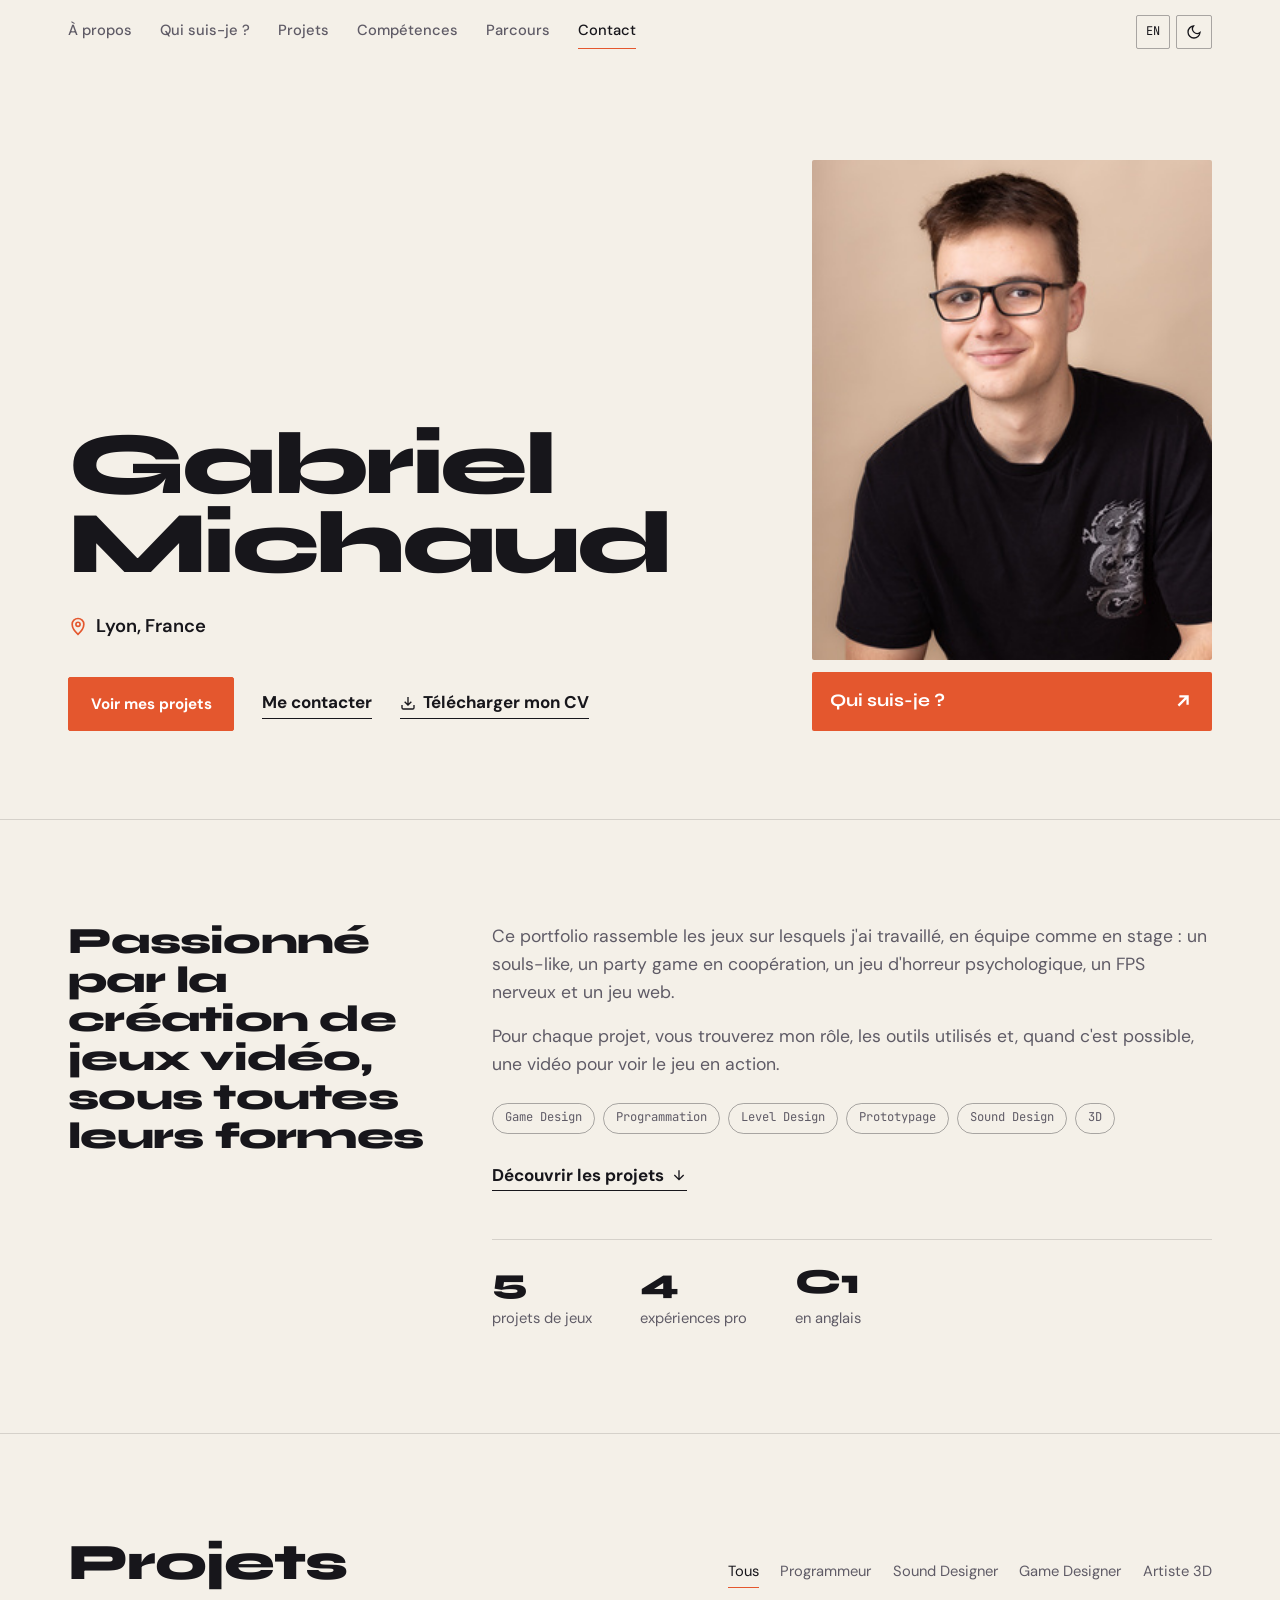
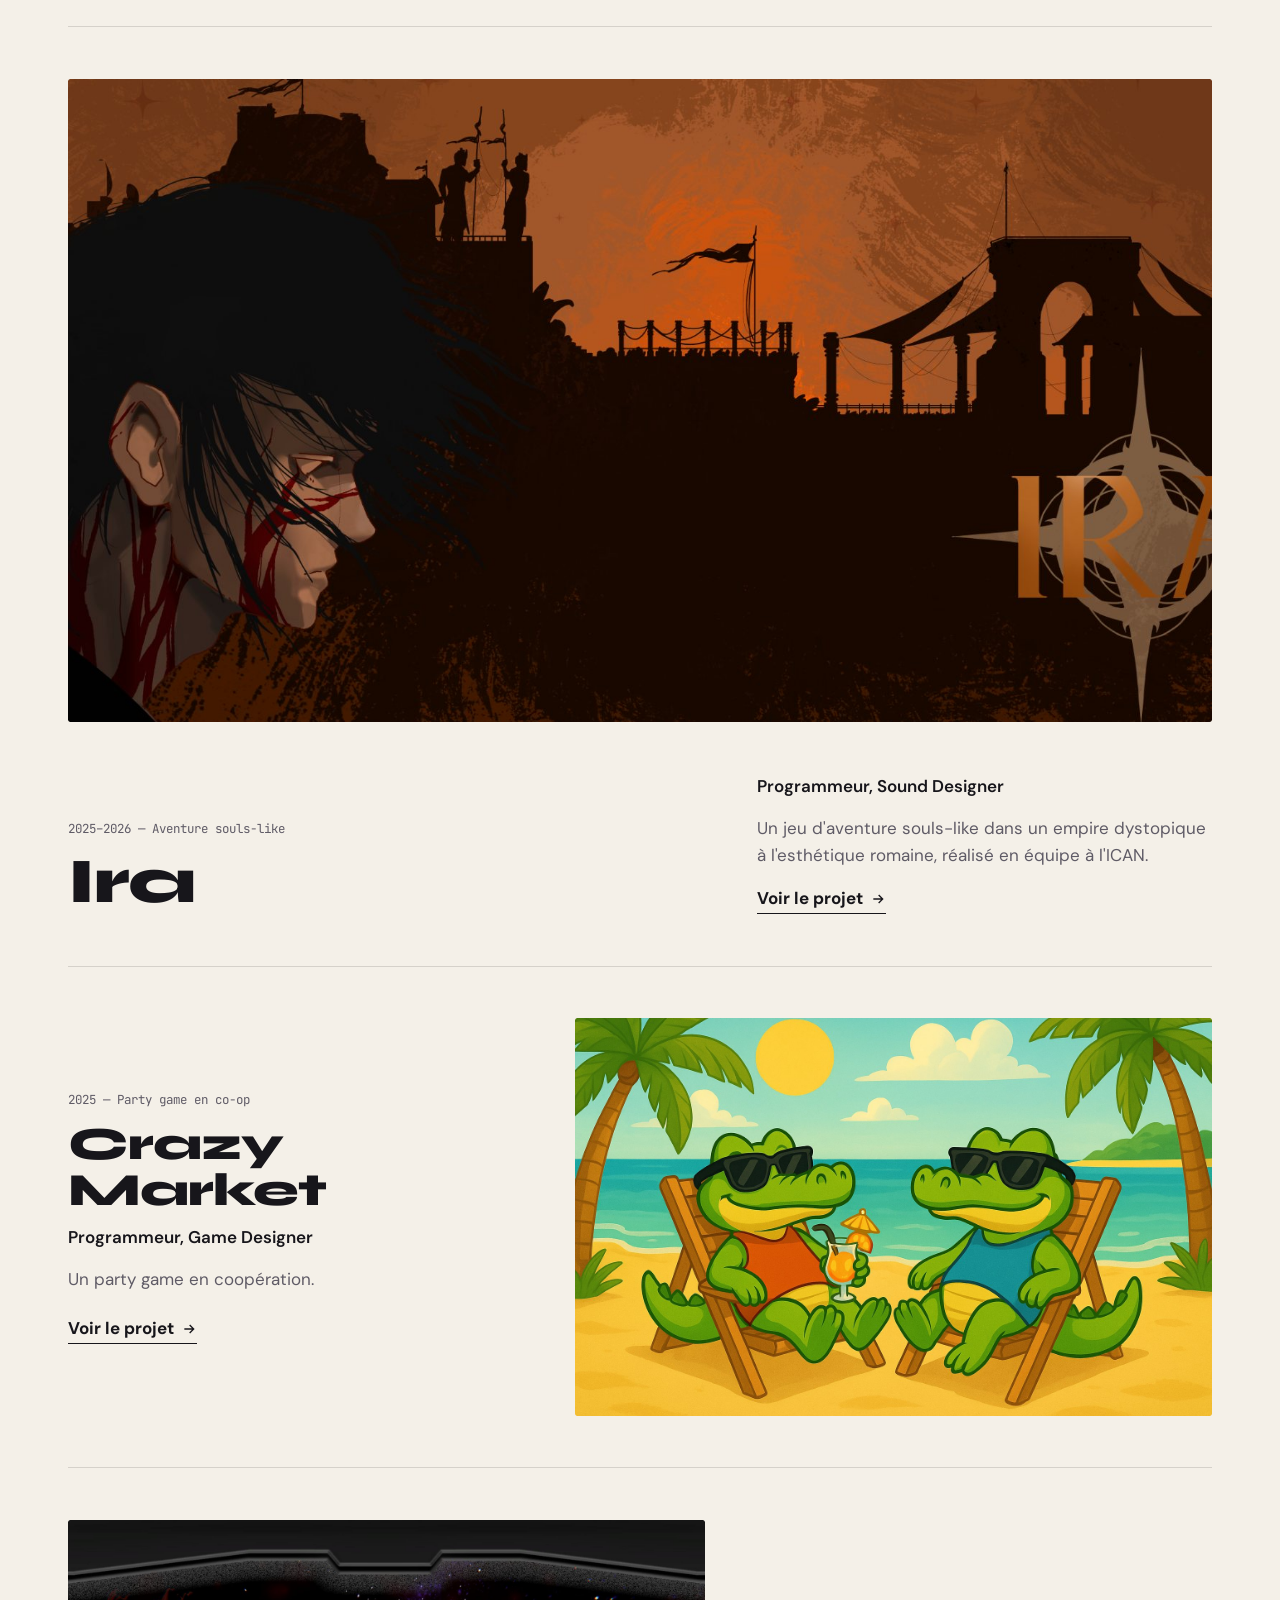
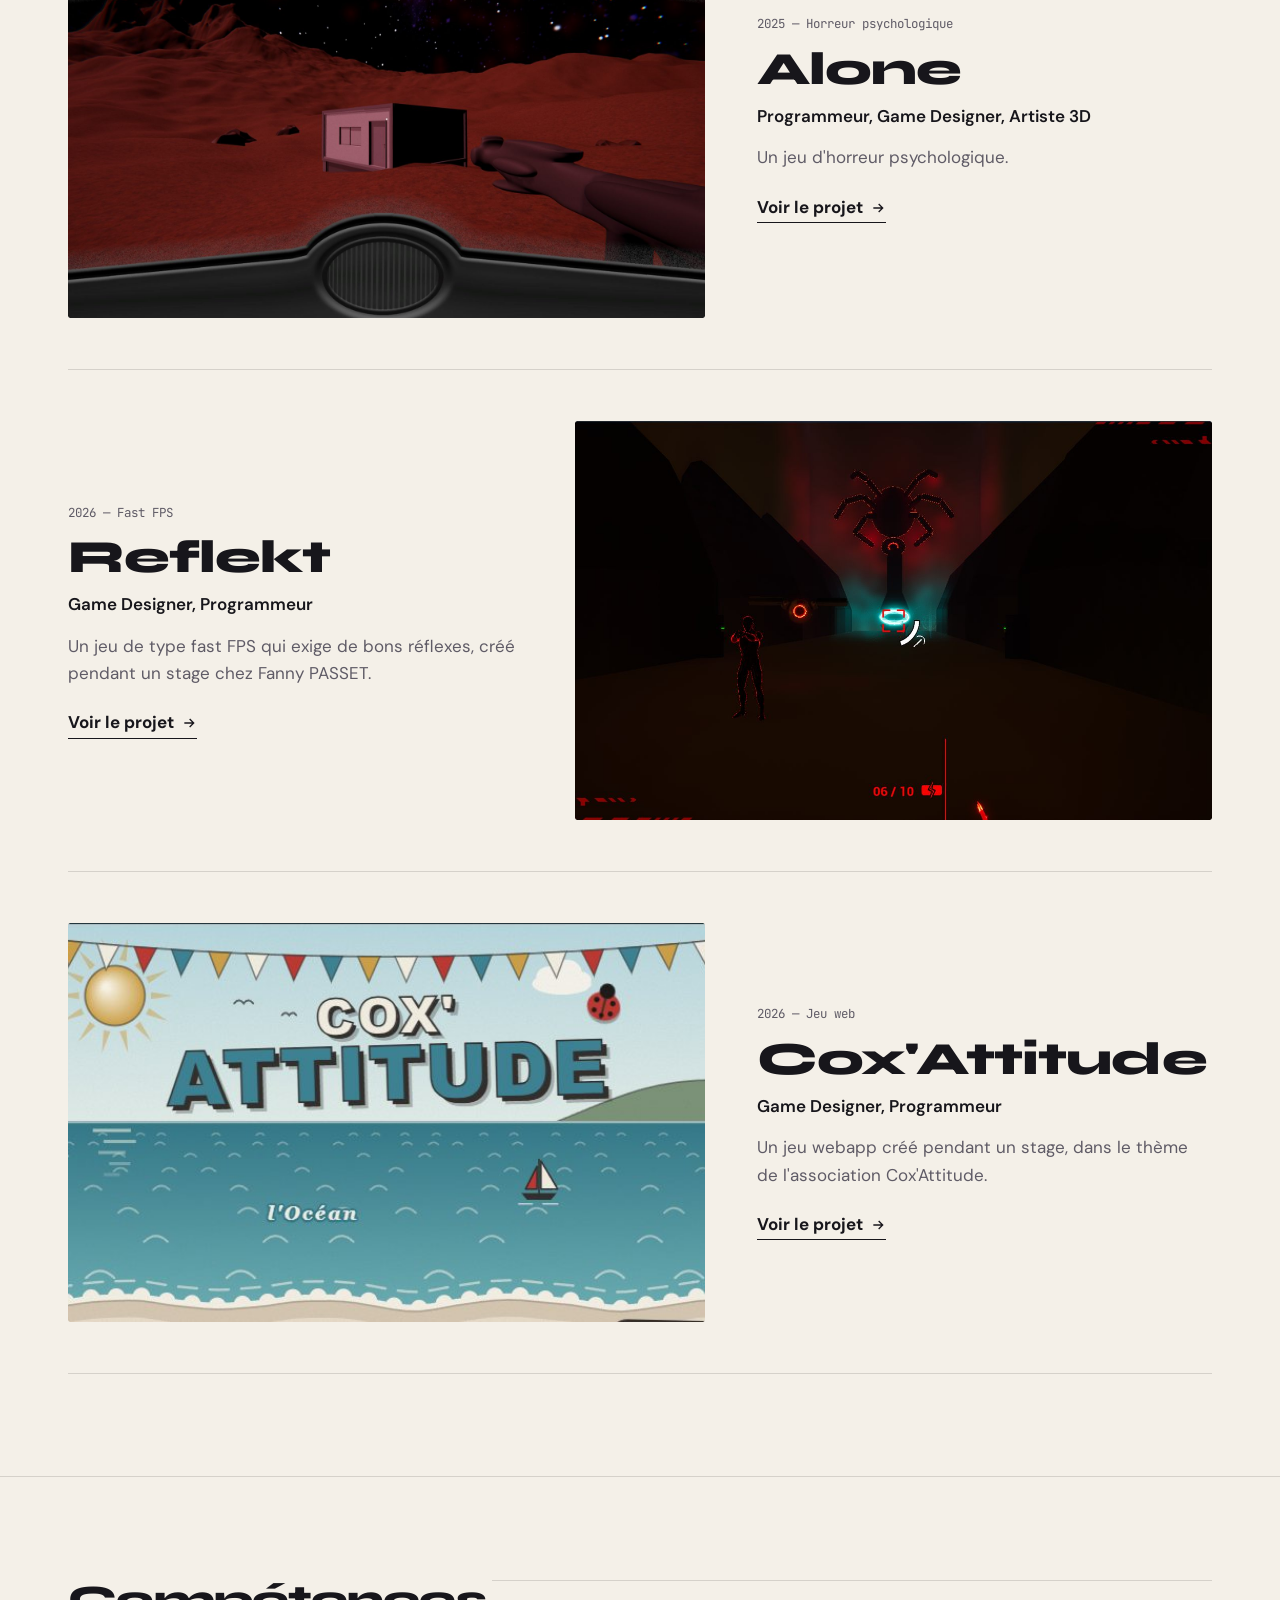
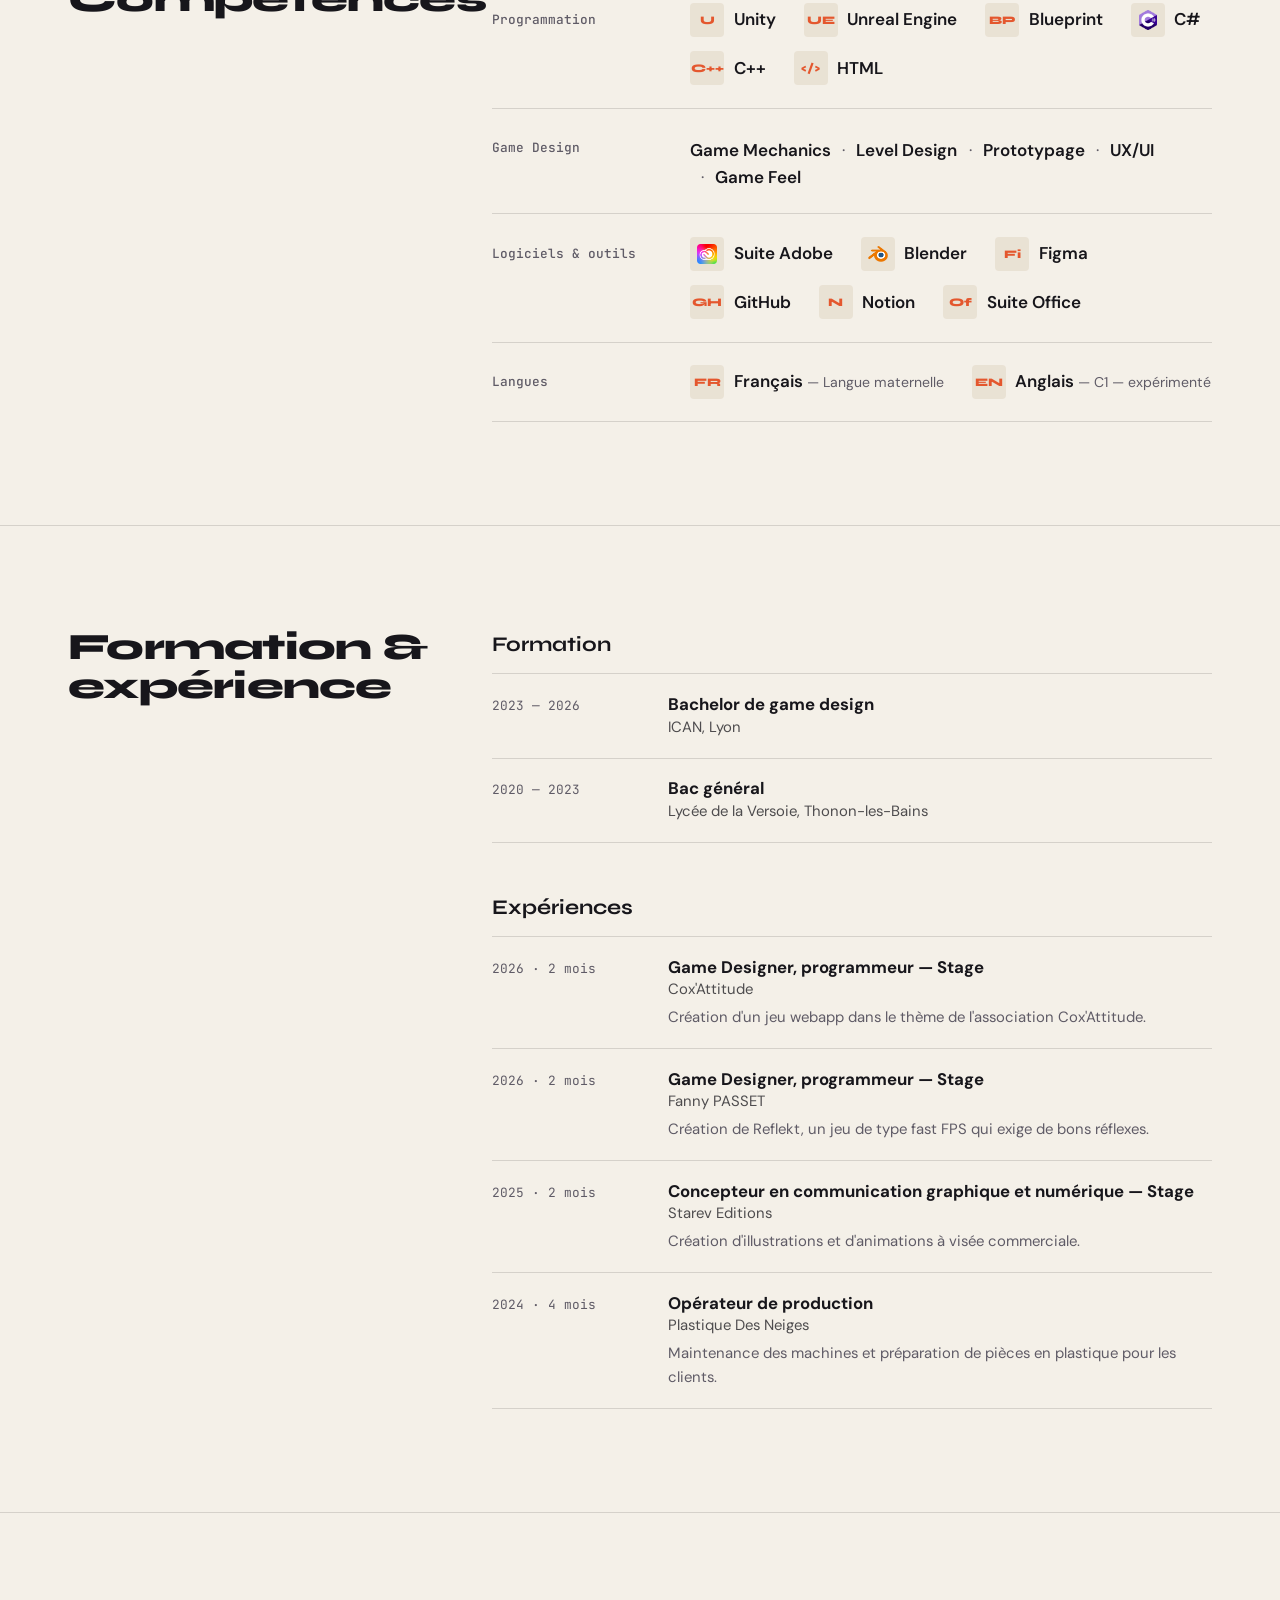
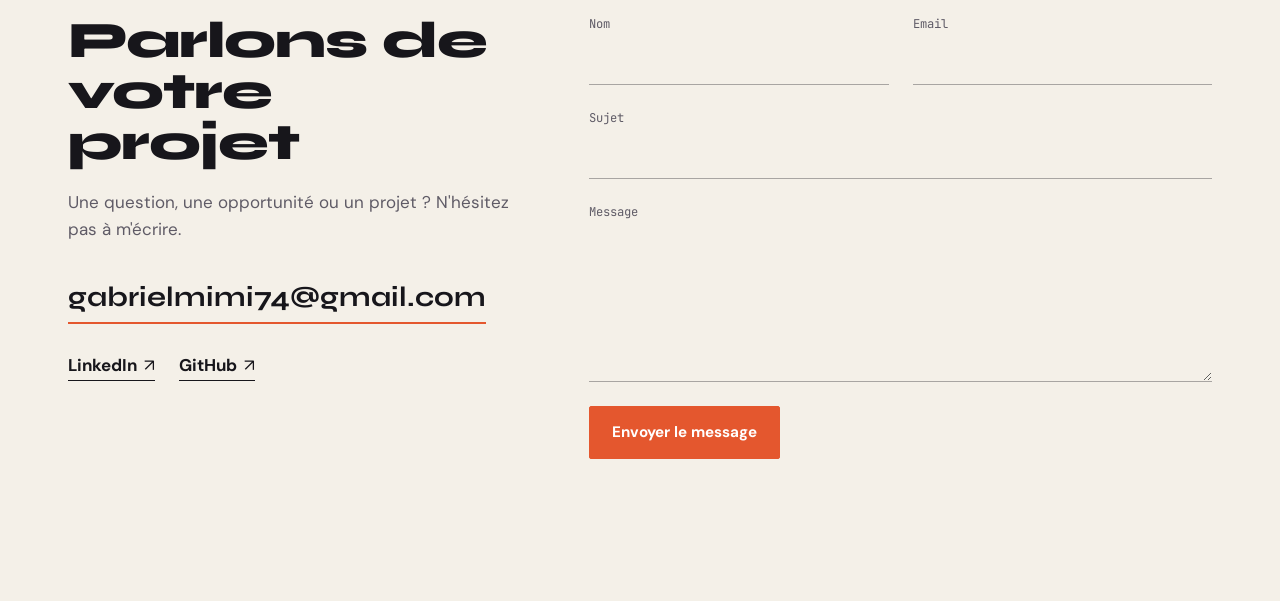
==== commit 7bc34a2c: "Retour des emojis (loisirs) et des petits encadrés (mots-clés, qualités) Co-Authored-By: Claude Opus" ====
--- a/index.html
+++ b/index.html
@@ -86,7 +86,7 @@
         <h2 class="h2 about-title reveal" data-fill="about.title"></h2>
         <div class="about-body reveal">
           <div id="aboutParagraphs"></div>
-          <p class="words" id="aboutTags"></p>
+          <div class="tags" id="aboutTags"></div>
           <div id="aboutCta"></div>
           <div class="stats" id="aboutStats"></div>
         </div>
--- a/css/style.css
+++ b/css/style.css
@@ -69,6 +69,11 @@
 .words { display: flex; flex-wrap: wrap; font-family: var(--f-mono); font-size: 0.82rem; color: var(--muted); }
 .words span + span::before { content: "/"; margin: 0 0.65rem; color: var(--line-strong); }
 .words:empty { display: none; }
+
+/* Petits encadrés (mots-clés de l'À propos, qualités) */
+.tags { display: flex; flex-wrap: wrap; gap: 0.5rem; }
+.tags:empty { display: none; }
+.tag { font-family: var(--f-mono); font-size: 0.76rem; color: var(--muted); padding: 0.3rem 0.75rem; border: 1px solid var(--line-strong); border-radius: 999px; }
 
 .link {
   display: inline-flex; align-items: center; gap: 0.45rem;
@@ -170,7 +175,7 @@
    ========================================================================== */
 .about-title { font-size: clamp(1.7rem, 3vw, 2.5rem); line-height: 1.1; }
 .about-body p { font-size: 1.1rem; color: var(--muted); margin-bottom: 1rem; max-width: 62ch; }
-.about-body .words { margin-top: 1.5rem; }
+.about-body .tags { margin-top: 1.5rem; }
 .about-cta { margin-top: 1.75rem; }
 .stats { display: flex; flex-wrap: wrap; gap: 1.5rem 3rem; margin-top: 3rem; padding-top: 1.5rem; border-top: 1px solid var(--line); }
 .stat strong { display: block; font-family: var(--f-display); font-weight: 800; font-size: 2.2rem; line-height: 1; margin-bottom: 0.3rem; }
@@ -323,7 +328,7 @@
 .whoami-text .h1 { margin-bottom: 1.75rem; white-space: nowrap; font-size: clamp(2rem, 9.5cqi, 5rem); }
 .whoami-intro { font-size: 1.12rem; color: var(--muted); max-width: 60ch; }
 .whoami-intro p + p { margin-top: 1rem; }
-.whoami-text .words { margin-top: 1.75rem; }
+.whoami-text .tags { margin-top: 1.75rem; }
 .whoami-photo { justify-self: end; width: min(100%, 380px); }
 
 .fav { display: grid; grid-template-columns: 190px minmax(0, 1fr); gap: 1.75rem; align-items: end; padding-bottom: 2.25rem; border-bottom: 1px solid var(--line); }
@@ -343,6 +348,7 @@
 
 .hobby-grid { display: grid; grid-template-columns: 1fr 1fr; gap: 2.5rem 2.5rem; }
 .hobby { padding-top: 1.1rem; border-top: 1px solid var(--line-strong); }
+.hobby-icon { display: grid; place-items: center; width: 48px; height: 48px; border-radius: 12px; background: var(--surface-2); font-size: 1.5rem; line-height: 1; margin-bottom: 0.9rem; }
 .hobby h3 { font-family: var(--f-display); font-weight: 700; font-size: 1.3rem; margin-bottom: 0.5rem; }
 .hobby p { color: var(--muted); }
 
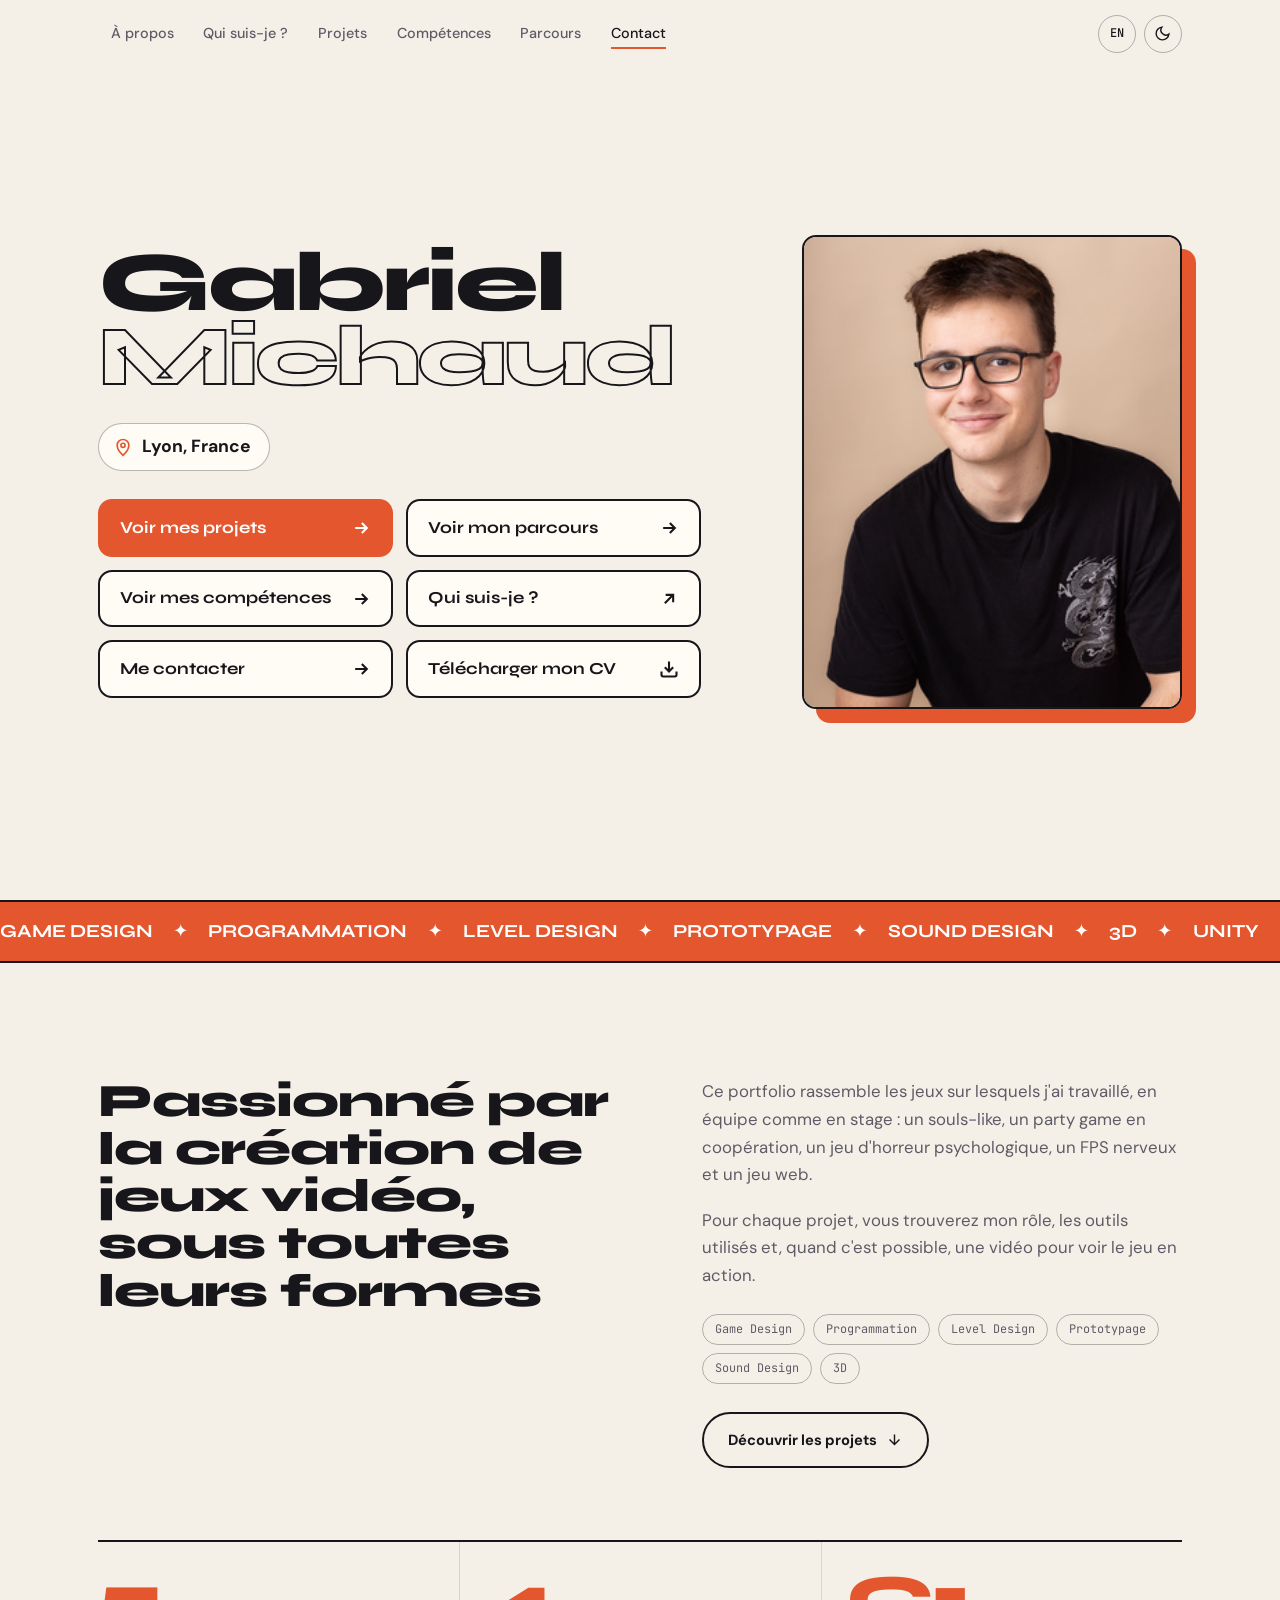
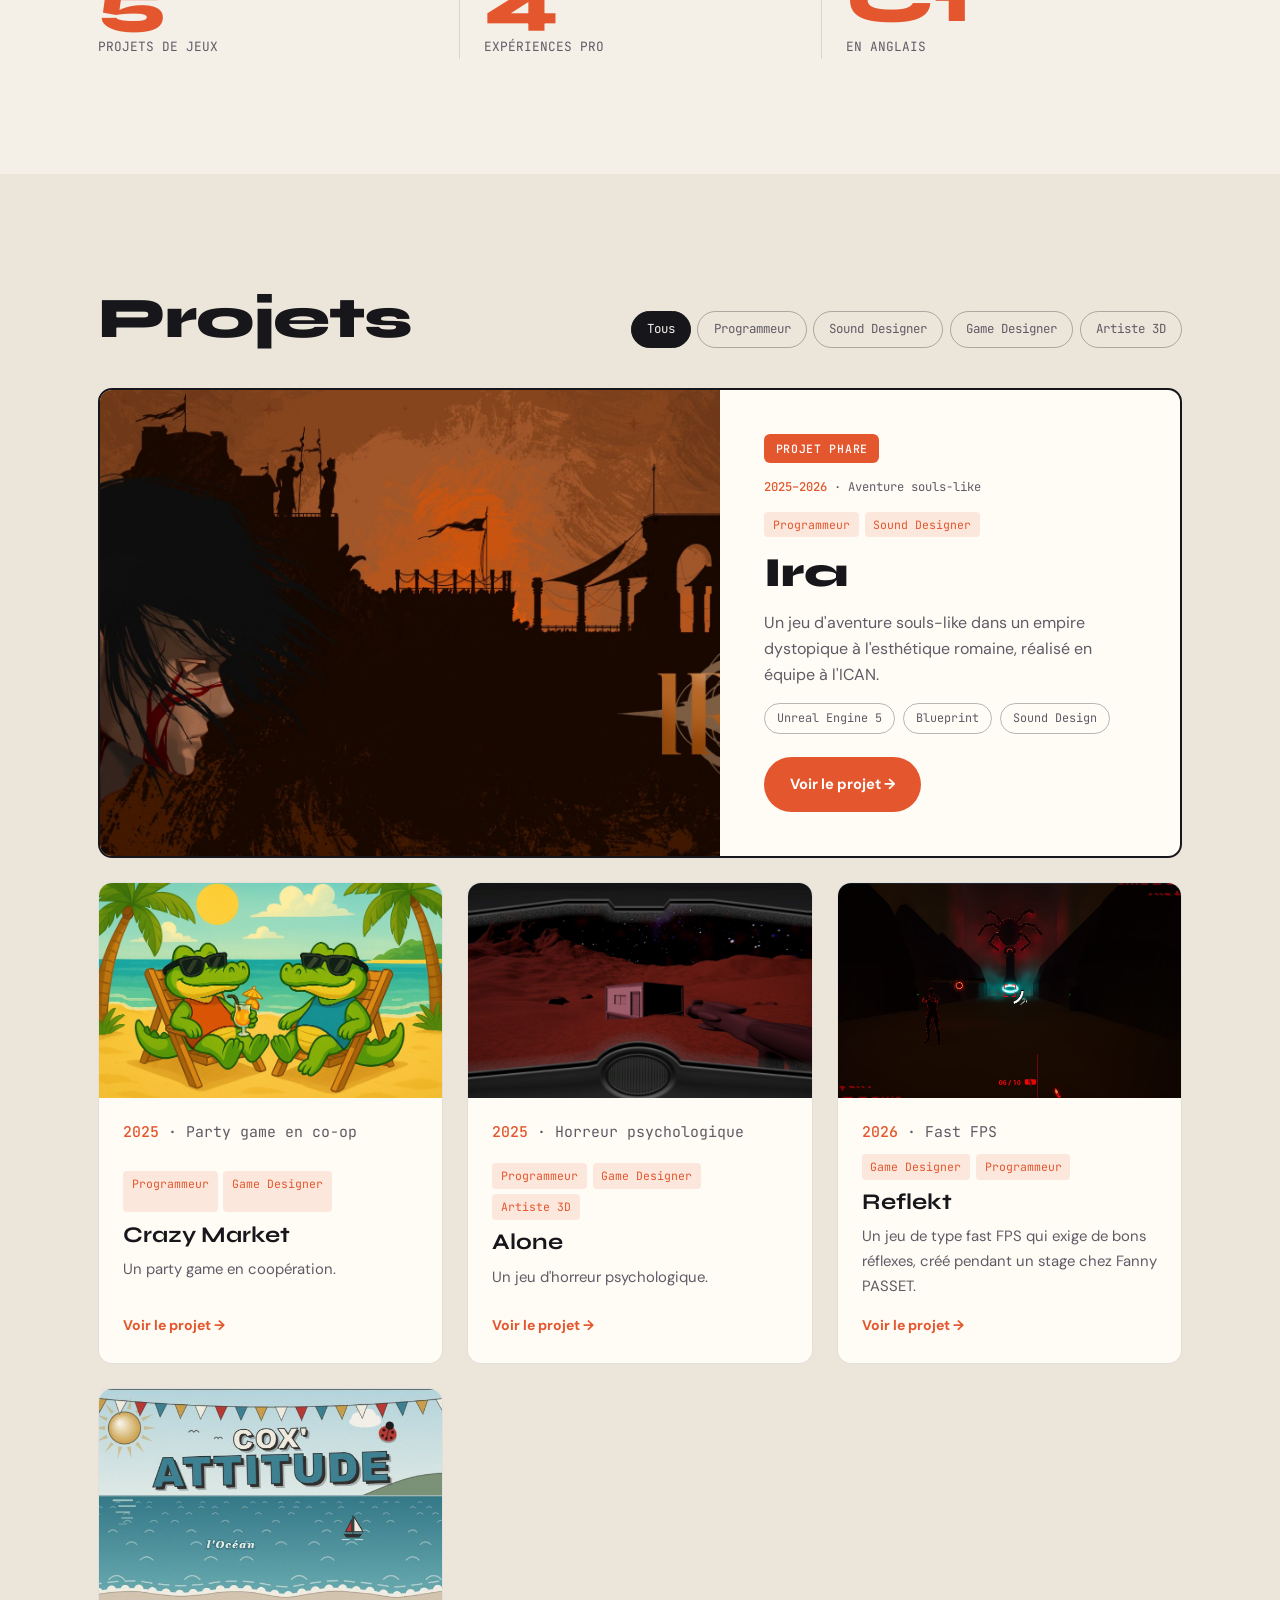
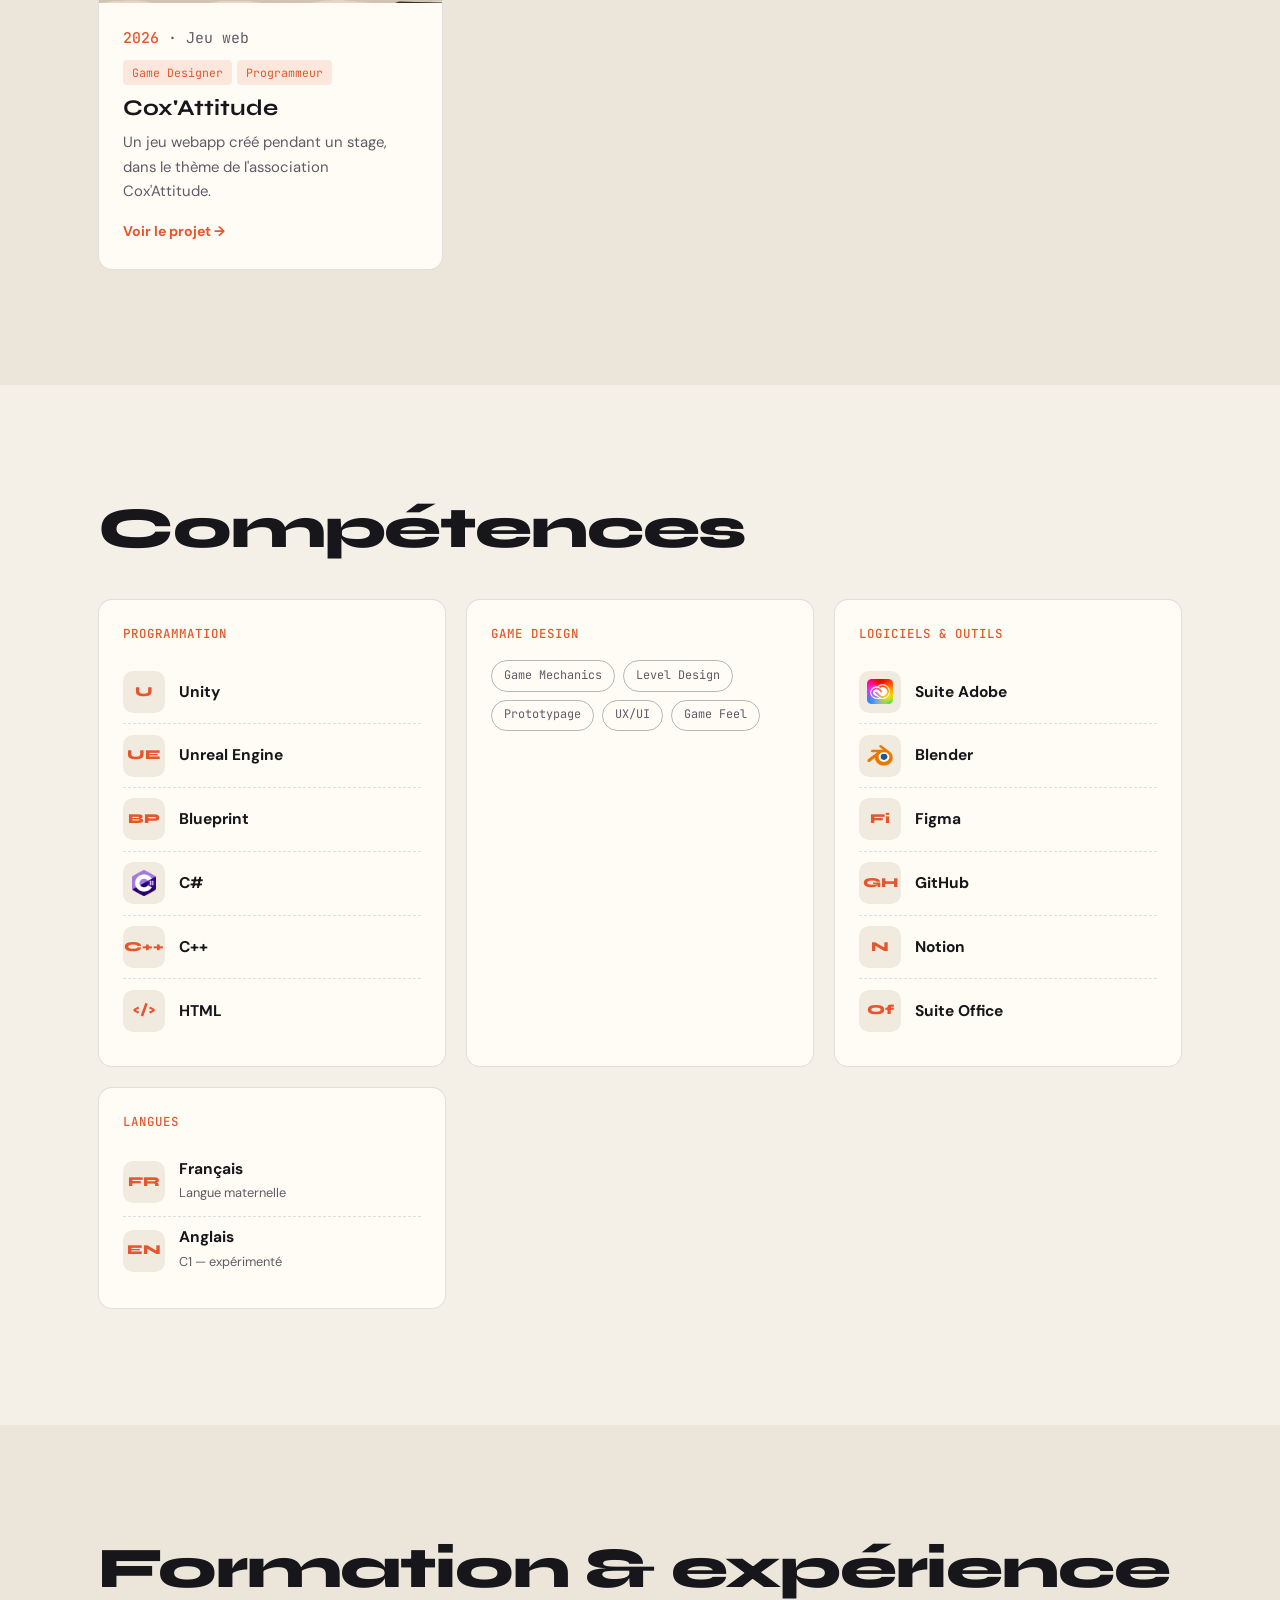
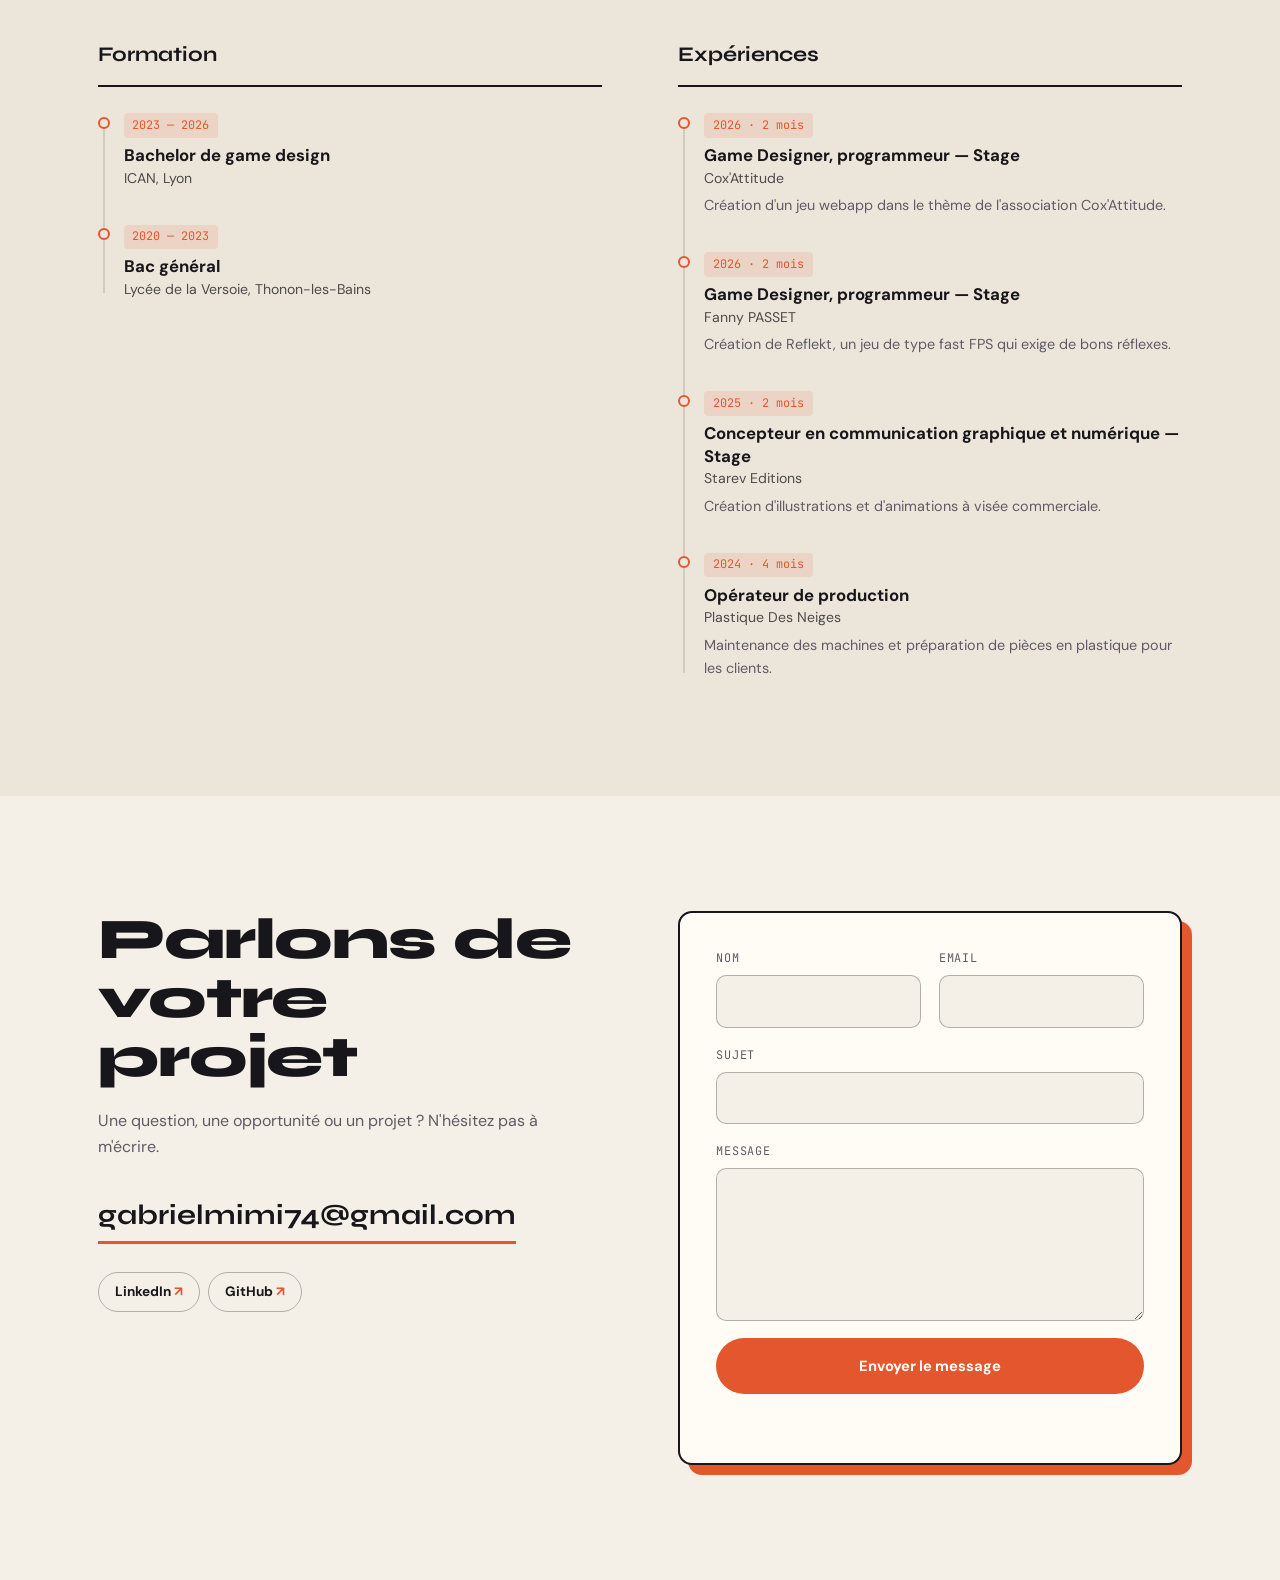
==== commit 7ead4bd0: "Retour au design d'origine + accueil avec menu de boutons - Design d'avant la refonte éditoriale (ca" ====
--- a/index.html
+++ b/index.html
@@ -49,79 +49,84 @@
 
   <main id="top">
 
-    <!-- HAUT DE PAGE -->
+    <!-- HERO -->
     <section class="hero">
       <div class="wrap hero-grid">
         <div class="hero-text">
-          <h1 class="hero-name">
-            <span class="first" data-fill="profile.firstName">Gabriel</span>
-            <span class="last" data-fill="profile.lastName">Michaud</span>
+          <h1 class="hero-name reveal">
+            <span class="first" data-fill="profile.firstName">Prénom</span>
+            <span class="last" data-fill="profile.lastName">Nom</span>
           </h1>
-          <p class="hero-location">
+          <p class="hero-location reveal">
             <svg viewBox="0 0 24 24" fill="none" stroke="currentColor" stroke-width="2" aria-hidden="true"><path d="M12 22s7-6.2 7-12a7 7 0 1 0-14 0c0 5.8 7 12 7 12z"/><circle cx="12" cy="10" r="2.5"/></svg>
             <span data-fill="profile.location">Lyon, France</span>
           </p>
-          <div class="hero-ctas">
-            <a href="#projects" class="btn btn-accent" data-i18n="hero.projects">Voir mes projets</a>
-            <a href="#contact" class="link" data-i18n="hero.contact">Me contacter</a>
-            <a href="#" class="link" id="cvLink" download>
-              <svg viewBox="0 0 24 24" fill="none" stroke="currentColor" stroke-width="2" aria-hidden="true"><path d="M21 15v4a2 2 0 0 1-2 2H5a2 2 0 0 1-2-2v-4"/><path d="M7 10l5 5 5-5M12 15V3"/></svg>
-              <span data-i18n="hero.cv">Télécharger mon CV</span>
-            </a>
-          </div>
+          <!-- Menu de l'accueil : un gros bouton par section -->
+          <nav class="hero-menu reveal" aria-label="Sections du portfolio">
+            <a href="#projects" class="hero-link is-primary"><span data-i18n="hero.projects">Voir mes projets</span><svg viewBox="0 0 24 24" fill="none" stroke="currentColor" stroke-width="2.5" aria-hidden="true"><path d="M5 12h14M13 6l6 6-6 6"/></svg></a>
+            <a href="#path" class="hero-link"><span data-i18n="hero.path">Voir mon parcours</span><svg viewBox="0 0 24 24" fill="none" stroke="currentColor" stroke-width="2.5" aria-hidden="true"><path d="M5 12h14M13 6l6 6-6 6"/></svg></a>
+            <a href="#skills" class="hero-link"><span data-i18n="hero.skills">Voir mes compétences</span><svg viewBox="0 0 24 24" fill="none" stroke="currentColor" stroke-width="2.5" aria-hidden="true"><path d="M5 12h14M13 6l6 6-6 6"/></svg></a>
+            <a href="about.html" class="hero-link"><span data-i18n="nav.whoami">Qui suis-je ?</span><svg viewBox="0 0 24 24" fill="none" stroke="currentColor" stroke-width="2.5" aria-hidden="true"><path d="M7 17 17 7M8 7h9v9"/></svg></a>
+            <a href="#contact" class="hero-link"><span data-i18n="hero.contact">Me contacter</span><svg viewBox="0 0 24 24" fill="none" stroke="currentColor" stroke-width="2.5" aria-hidden="true"><path d="M5 12h14M13 6l6 6-6 6"/></svg></a>
+            <a href="#" class="hero-link" id="cvLink" download><span data-i18n="hero.cv">Télécharger mon CV</span><svg viewBox="0 0 24 24" fill="none" stroke="currentColor" stroke-width="2.5" aria-hidden="true"><path d="M21 15v4a2 2 0 0 1-2 2H5a2 2 0 0 1-2-2v-4"/><path d="M7 10l5 5 5-5M12 15V3"/></svg></a>
+          </nav>
         </div>
-        <div class="hero-visual">
-          <div id="heroPhoto"></div>
-          <a href="about.html" class="hero-whoami">
-            <span data-i18n="nav.whoami">Qui suis-je ?</span>
-            <svg viewBox="0 0 24 24" fill="none" stroke="currentColor" stroke-width="2.5" aria-hidden="true"><path d="M7 17 17 7M8 7h9v9"/></svg>
-          </a>
+        <div class="hero-visual reveal">
+          <div class="hero-frame" id="heroPhoto"></div>
         </div>
       </div>
     </section>
 
+    <!-- BANDEAU DÉFILANT -->
+    <div class="ticker" aria-hidden="true"><div class="ticker-track" id="ticker"></div></div>
+
     <!-- À PROPOS -->
     <section class="section" id="about">
-      <div class="wrap split">
-        <h2 class="h2 about-title reveal" data-fill="about.title"></h2>
-        <div class="about-body reveal">
-          <div id="aboutParagraphs"></div>
-          <div class="tags" id="aboutTags"></div>
-          <div id="aboutCta"></div>
-          <div class="stats" id="aboutStats"></div>
+      <div class="wrap">
+        <div class="about-grid">
+          <h2 class="h2 about-title reveal" data-fill="about.title"></h2>
+          <div class="about-body reveal">
+            <div id="aboutParagraphs"></div>
+            <div class="tags" id="aboutTags"></div>
+            <div id="aboutCta"></div>
+          </div>
         </div>
+        <div class="stats reveal" id="aboutStats"></div>
       </div>
     </section>
 
     <!-- PROJETS -->
-    <section class="section" id="projects">
+    <section class="section section-alt" id="projects">
       <div class="wrap">
         <div class="section-head">
-          <h2 class="h2 reveal" data-i18n="projects.title">Projets</h2>
-          <div class="filters" id="filters" role="group" aria-label="Filtrer les projets"></div>
+          <div>
+            <h2 class="h2 reveal" data-i18n="projects.title">Projets sélectionnés</h2>
+          </div>
+          <div class="filters reveal" id="filters" role="group" aria-label="Filtrer les projets"></div>
         </div>
-        <div class="project-list" id="projectList"></div>
+        <div id="featured"></div>
+        <div class="project-grid" id="projectGrid"></div>
       </div>
     </section>
 
     <!-- COMPÉTENCES -->
     <section class="section" id="skills">
-      <div class="wrap split">
+      <div class="wrap">
         <h2 class="h2 reveal" data-i18n="skills.title">Compétences</h2>
-        <div class="skill-rows" id="skillsGrid"></div>
+        <div class="skills-grid" id="skillsGrid"></div>
       </div>
     </section>
 
     <!-- PARCOURS -->
-    <section class="section" id="path">
-      <div class="wrap split">
+    <section class="section section-alt" id="path">
+      <div class="wrap">
         <h2 class="h2 reveal" data-i18n="path.title">Formation &amp; expérience</h2>
-        <div>
-          <div class="path-group reveal">
+        <div class="path-grid">
+          <div class="path-col reveal">
             <h3 class="path-heading" data-i18n="path.education">Formation</h3>
             <ol class="timeline" id="education"></ol>
           </div>
-          <div class="path-group reveal">
+          <div class="path-col reveal">
             <h3 class="path-heading" data-i18n="path.experience">Expériences</h3>
             <ol class="timeline" id="experience"></ol>
           </div>
@@ -133,7 +138,7 @@
     <section class="section" id="contact">
       <div class="wrap contact-grid">
         <div class="contact-left reveal">
-          <h2 class="h2 contact-title" data-i18n="contact.title">Parlons de votre projet</h2>
+          <h2 class="h2 contact-title" data-i18n="contact.title">Parlons de ton prochain projet</h2>
           <p class="contact-text" data-i18n="contact.text"></p>
           <a class="contact-email" id="contactEmail" href="#"></a>
           <ul class="contact-list" id="contactList"></ul>
@@ -146,7 +151,7 @@
           </div>
           <label class="field"><span data-i18n="form.subject">Sujet</span><input type="text" name="subject" required /></label>
           <label class="field"><span data-i18n="form.message">Message</span><textarea name="message" rows="5" required></textarea></label>
-          <button type="submit" class="btn btn-accent" data-i18n="form.send">Envoyer le message</button>
+          <button type="submit" class="btn btn-accent btn-block" data-i18n="form.send">Envoyer le message</button>
           <p class="form-status" id="formStatus" role="status"></p>
         </form>
       </div>
--- a/css/style.css
+++ b/css/style.css
@@ -5,34 +5,41 @@
   --bg: #F4F0E8;
   --bg-alt: #ECE6DA;
   --surface: #FFFCF6;
-  --surface-2: #E9E2D4;
+  --surface-2: #F1EBDF;
   --text: #17161B;
   --muted: #5F5B66;
-  --line: rgba(23, 22, 27, 0.14);
-  --line-strong: rgba(23, 22, 27, 0.34);
+  --line: rgba(23, 22, 27, 0.12);
+  --line-strong: rgba(23, 22, 27, 0.3);
   --accent: #E4572E;
   --accent-ink: #FFFFFF;
+  --accent-soft: rgba(228, 87, 46, 0.12);
+  --accent-2: #2F6690;
   --ok: #2E9E5B;
+  --shadow: 0 24px 60px -28px rgba(23, 22, 27, 0.45);
 
   --f-display: "Syne", "Trebuchet MS", system-ui, sans-serif;
   --f-body: "DM Sans", system-ui, -apple-system, "Segoe UI", sans-serif;
   --f-mono: "JetBrains Mono", ui-monospace, Consolas, monospace;
 
-  --nav-h: 64px;
+  --nav-h: 68px;
+  --radius: 14px;
   --ease: cubic-bezier(0.22, 1, 0.36, 1);
 }
 
 :root[data-theme="dark"] {
   --bg: #101217;
   --bg-alt: #15181F;
-  --surface: #181B22;
-  --surface-2: #22262F;
+  --surface: #1A1D25;
+  --surface-2: #222631;
   --text: #EFEBE2;
   --muted: #9D9AA6;
-  --line: rgba(239, 235, 226, 0.12);
-  --line-strong: rgba(239, 235, 226, 0.3);
+  --line: rgba(239, 235, 226, 0.1);
+  --line-strong: rgba(239, 235, 226, 0.28);
   --accent: #FF6A3D;
   --accent-ink: #14110F;
+  --accent-soft: rgba(255, 106, 61, 0.14);
+  --accent-2: #7FB2E5;
+  --shadow: 0 24px 60px -24px rgba(0, 0, 0, 0.8);
 }
 
 /* ==========================================================================
@@ -41,9 +48,13 @@
 *, *::before, *::after { box-sizing: border-box; margin: 0; padding: 0; }
 html { scroll-behavior: smooth; scroll-padding-top: var(--nav-h); }
 body {
-  background: var(--bg); color: var(--text);
-  font-family: var(--f-body); font-size: 17px; line-height: 1.6;
-  -webkit-font-smoothing: antialiased; overflow-x: hidden;
+  background: var(--bg);
+  color: var(--text);
+  font-family: var(--f-body);
+  font-size: 16px;
+  line-height: 1.65;
+  overflow-x: hidden;
+  transition: background 0.3s, color 0.3s;
 }
 body.no-scroll { overflow: hidden; }
 img { max-width: 100%; display: block; }
@@ -52,316 +63,463 @@
 ul, ol { list-style: none; }
 [hidden] { display: none !important; }
 ::selection { background: var(--accent); color: var(--accent-ink); }
-:focus-visible { outline: 2px solid var(--accent); outline-offset: 3px; }
-
-.wrap { width: 100%; max-width: 1240px; margin: 0 auto; padding: 0 clamp(1.25rem, 4vw, 3rem); }
-.section { padding: clamp(4rem, 8vw, 7rem) 0; border-top: 1px solid var(--line); }
-
-.h1, .h2 { font-family: var(--f-display); font-weight: 800; line-height: 1; letter-spacing: -0.02em; }
-.h1 { font-size: clamp(2.8rem, 7vw, 5.2rem); }
-.h2 { font-size: clamp(2rem, 4.2vw, 3.2rem); }
-
-/* Titre dans une colonne à gauche, contenu à droite */
-.split { display: grid; grid-template-columns: minmax(0, 4fr) minmax(0, 8fr); gap: clamp(2rem, 5vw, 4.5rem); align-items: start; }
-.split > .h2 { position: sticky; top: calc(var(--nav-h) + 1.5rem); font-size: clamp(1.7rem, 2.9vw, 2.6rem); line-height: 1.05; }
-
-/* Liste de mots séparés par des barres obliques (à la place des pastilles) */
-.words { display: flex; flex-wrap: wrap; font-family: var(--f-mono); font-size: 0.82rem; color: var(--muted); }
-.words span + span::before { content: "/"; margin: 0 0.65rem; color: var(--line-strong); }
-.words:empty { display: none; }
-
-/* Petits encadrés (mots-clés de l'À propos, qualités) */
-.tags { display: flex; flex-wrap: wrap; gap: 0.5rem; }
-.tags:empty { display: none; }
-.tag { font-family: var(--f-mono); font-size: 0.76rem; color: var(--muted); padding: 0.3rem 0.75rem; border: 1px solid var(--line-strong); border-radius: 999px; }
-
-.link {
-  display: inline-flex; align-items: center; gap: 0.45rem;
-  font-weight: 700; border-bottom: 1.5px solid currentColor; padding-bottom: 1px;
-  transition: color 0.2s, border-color 0.2s;
-}
-.link:hover { color: var(--accent); }
-.link svg { width: 16px; height: 16px; }
-
+:focus-visible { outline: 2px solid var(--accent); outline-offset: 3px; border-radius: 4px; }
+
+.wrap { width: 100%; max-width: 1180px; margin: 0 auto; padding: 0 clamp(1.25rem, 5vw, 3rem); }
+.section { padding: clamp(4.5rem, 9vw, 8rem) 0; }
+.section-alt { background: var(--bg-alt); }
+
+.eyebrow {
+  font-family: var(--f-mono);
+  font-size: 0.78rem;
+  letter-spacing: 0.08em;
+  text-transform: uppercase;
+  color: var(--accent);
+  margin-bottom: 1rem;
+}
+.h1, .h2 { font-family: var(--f-display); font-weight: 800; line-height: 1.02; letter-spacing: -0.02em; }
+.h1 { font-size: clamp(2.6rem, 7vw, 5.2rem); }
+.h2 { font-size: clamp(2rem, 5vw, 3.6rem); }
+
+/* ==========================================================================
+   BOUTONS & PETITS ÉLÉMENTS
+   ========================================================================== */
 .btn {
   display: inline-flex; align-items: center; justify-content: center; gap: 0.55rem;
-  font-weight: 700; font-size: 0.95rem; padding: 0.85rem 1.35rem; cursor: pointer;
-  background: transparent; border: 1.5px solid var(--text); border-radius: 2px;
-  transition: background 0.2s, color 0.2s, border-color 0.2s;
-}
-.btn:hover { background: var(--text); color: var(--bg); }
-.btn-accent { background: var(--accent); border-color: var(--accent); color: var(--accent-ink); }
-.btn-accent:hover { background: var(--text); border-color: var(--text); color: var(--bg); }
+  font-family: var(--f-body); font-weight: 700; font-size: 0.92rem;
+  padding: 0.85rem 1.5rem; border-radius: 999px;
+  border: 2px solid transparent; cursor: pointer;
+  transition: transform 0.25s var(--ease), background 0.25s, color 0.25s, border-color 0.25s, box-shadow 0.25s;
+}
 .btn svg { width: 17px; height: 17px; }
-.btn:disabled { opacity: 0.6; cursor: wait; }
+.btn-accent { background: var(--accent); color: var(--accent-ink); }
+.btn-accent:hover { transform: translateY(-2px); box-shadow: 0 10px 24px -8px var(--accent); }
+.btn-outline { border-color: var(--text); }
+.btn-outline:hover { background: var(--text); color: var(--bg); }
+.btn-ghost { color: var(--muted); }
+.btn-ghost:hover { color: var(--text); }
+.btn-block { width: 100%; }
+.btn:disabled { opacity: 0.6; cursor: wait; transform: none; }
+
+.tags { display: flex; flex-wrap: wrap; gap: 0.5rem; }
+.tag {
+  font-family: var(--f-mono); font-size: 0.74rem;
+  padding: 0.3rem 0.75rem; border-radius: 999px;
+  border: 1px solid var(--line-strong); color: var(--muted);
+}
+.badge {
+  display: inline-block; font-family: var(--f-mono); font-size: 0.72rem; font-weight: 500;
+  text-transform: uppercase; letter-spacing: 0.06em;
+  background: var(--accent); color: var(--accent-ink);
+  padding: 0.3rem 0.7rem; border-radius: 6px;
+}
 
 /* ==========================================================================
    IMAGES À AJOUTER (cadres en pointillés)
    ========================================================================== */
-.media { position: relative; overflow: hidden; background: var(--surface-2); width: 100%; border-radius: 2px; }
+.media { position: relative; overflow: hidden; background: var(--surface-2); width: 100%; }
 .media img { width: 100%; height: 100%; object-fit: cover; }
 .media-ph { display: none; }
 .media.is-empty img { display: none; }
 .media.is-empty .media-ph {
-  position: absolute; inset: 0; display: flex; flex-direction: column; align-items: center; justify-content: center; gap: 0.35rem;
-  padding: 1rem; text-align: center; color: var(--muted); border: 1.5px dashed var(--line-strong);
-}
-.media-ph svg { width: 26px; height: 26px; color: var(--accent); }
-.media-ph strong { font-size: 0.85rem; color: var(--text); }
-.media-ph code { font-family: var(--f-mono); font-size: 0.68rem; word-break: break-all; }
+  position: absolute; inset: 0;
+  display: flex; flex-direction: column; align-items: center; justify-content: center; gap: 0.35rem;
+  padding: 1rem; text-align: center; color: var(--muted);
+  border: 2px dashed var(--line-strong); border-radius: inherit;
+  background: repeating-linear-gradient(-45deg, transparent 0 12px, var(--accent-soft) 12px 13px), var(--surface-2);
+}
+.media-ph svg { width: 28px; height: 28px; color: var(--accent); }
+.media-ph strong { font-family: var(--f-display); font-size: 0.9rem; color: var(--text); }
+.media-ph code { font-family: var(--f-mono); font-size: 0.68rem; word-break: break-all; opacity: 0.85; }
 
 /* ==========================================================================
    NAVIGATION
    ========================================================================== */
-.nav { position: fixed; inset: 0 0 auto 0; height: var(--nav-h); z-index: 100; border-bottom: 1px solid transparent; transition: background 0.3s, border-color 0.3s; }
-.nav.scrolled, .page-whoami .nav { background: var(--bg); border-bottom-color: var(--line); }
-.nav-inner { height: 100%; display: flex; align-items: center; gap: 1.5rem; }
-.nav-links { display: flex; gap: 1.75rem; }
-.nav-links a { font-size: 0.92rem; font-weight: 500; color: var(--muted); padding: 0.3rem 0; border-bottom: 1.5px solid transparent; transition: color 0.2s, border-color 0.2s; }
-.nav-links a:hover, .nav-links a.active { color: var(--text); border-bottom-color: var(--accent); }
-.nav-tools { display: flex; align-items: center; gap: 0.4rem; margin-left: auto; }
+.nav {
+  position: fixed; inset: 0 0 auto 0; height: var(--nav-h); z-index: 100;
+  transition: background 0.3s, border-color 0.3s;
+  border-bottom: 1px solid transparent;
+}
+.nav.scrolled, .page-whoami .nav {
+  background: color-mix(in srgb, var(--bg) 85%, transparent);
+  backdrop-filter: blur(14px); -webkit-backdrop-filter: blur(14px);
+  border-bottom-color: var(--line);
+}
+.nav-inner { height: 100%; display: flex; align-items: center; justify-content: space-between; gap: 1.5rem; }
+.logo {
+  display: grid; place-items: center; width: 42px; height: 42px;
+  background: var(--accent); color: var(--accent-ink);
+  font-family: var(--f-display); font-weight: 800; font-size: 0.95rem; letter-spacing: 0.02em;
+  border-radius: 10px; transition: transform 0.3s var(--ease);
+}
+.logo:hover { transform: rotate(-6deg) scale(1.05); }
+.nav-links { display: flex; gap: 0.25rem; }
+.nav-links a {
+  position: relative; font-size: 0.9rem; font-weight: 500; color: var(--muted);
+  padding: 0.45rem 0.8rem; transition: color 0.2s;
+}
+.nav-links a::after {
+  content: ""; position: absolute; left: 0.8rem; right: 0.8rem; bottom: 0.2rem; height: 2px;
+  background: var(--accent); transform: scaleX(0); transform-origin: left; transition: transform 0.3s var(--ease);
+}
+.nav-links a:hover, .nav-links a.active { color: var(--text); }
+.nav-links a:hover::after, .nav-links a.active::after { transform: scaleX(1); }
+.nav-tools { display: flex; align-items: center; gap: 0.5rem; }
 .icon-btn {
-  height: 34px; min-width: 34px; padding: 0 0.55rem; display: grid; place-items: center; cursor: pointer;
-  background: none; border: 1px solid var(--line-strong); border-radius: 2px;
-  font-family: var(--f-mono); font-size: 0.75rem; transition: border-color 0.2s;
-}
-.icon-btn:hover { border-color: var(--text); }
-.icon-btn svg { width: 16px; height: 16px; }
+  height: 38px; min-width: 38px; padding: 0 0.6rem; border-radius: 999px;
+  display: grid; place-items: center; cursor: pointer;
+  background: transparent; border: 1px solid var(--line-strong);
+  font-family: var(--f-mono); font-size: 0.75rem; font-weight: 500;
+  transition: background 0.2s, border-color 0.2s;
+}
+.icon-btn:hover { background: var(--surface); border-color: var(--text); }
+.icon-btn svg { width: 17px; height: 17px; }
 .theme-btn .i-sun { display: none; }
 :root[data-theme="dark"] .theme-btn .i-sun { display: block; }
 :root[data-theme="dark"] .theme-btn .i-moon { display: none; }
-.burger { display: none; width: 34px; height: 34px; background: none; border: 0; cursor: pointer; position: relative; }
-.burger span { position: absolute; left: 7px; right: 7px; height: 2px; background: var(--text); transition: transform 0.3s var(--ease); }
-.burger span:first-child { top: 13px; }
-.burger span:last-child { top: 20px; }
+.burger { display: none; width: 38px; height: 38px; background: none; border: 0; cursor: pointer; position: relative; }
+.burger span { position: absolute; left: 9px; right: 9px; height: 2px; background: var(--text); border-radius: 2px; transition: transform 0.3s var(--ease); }
+.burger span:first-child { top: 15px; }
+.burger span:last-child { top: 22px; }
 .burger[aria-expanded="true"] span:first-child { transform: translateY(3.5px) rotate(45deg); }
 .burger[aria-expanded="true"] span:last-child { transform: translateY(-3.5px) rotate(-45deg); }
 .mobile-menu {
   position: fixed; top: var(--nav-h); left: 0; right: 0; z-index: 99;
-  display: flex; flex-direction: column; padding: 0.5rem clamp(1.25rem, 4vw, 3rem) 1.5rem;
+  display: flex; flex-direction: column; padding: 1rem clamp(1.25rem, 5vw, 3rem) 1.5rem;
   background: var(--bg); border-bottom: 1px solid var(--line);
   transform: translateY(-120%); transition: transform 0.35s var(--ease); visibility: hidden;
 }
 .mobile-menu.open { transform: none; visibility: visible; }
-.mobile-menu a { font-family: var(--f-display); font-weight: 700; font-size: 1.35rem; padding: 0.6rem 0; border-bottom: 1px solid var(--line); }
+.mobile-menu a { font-family: var(--f-display); font-weight: 700; font-size: 1.4rem; padding: 0.55rem 0; border-bottom: 1px solid var(--line); }
 @media (min-width: 961px) { .mobile-menu { display: none; } }
 
 /* ==========================================================================
-   HAUT DE PAGE
-   ========================================================================== */
-.hero { padding: calc(var(--nav-h) + clamp(3rem, 8vw, 6rem)) 0 clamp(3.5rem, 7vw, 5.5rem); }
-.hero-grid { display: grid; grid-template-columns: minmax(0, 7fr) minmax(0, 5fr); gap: clamp(2rem, 5vw, 4.5rem); align-items: end; }
+   HERO
+   ========================================================================== */
+.hero { min-height: 100svh; display: flex; align-items: center; padding: calc(var(--nav-h) + 2.5rem) 0 4rem; position: relative; }
+.hero-grid { display: grid; grid-template-columns: minmax(0, 1.3fr) minmax(240px, 0.9fr); gap: clamp(2rem, 5vw, 4.5rem); align-items: center; position: relative; }
 .hero-text { container-type: inline-size; }
-/* La taille du nom suit la largeur de sa colonne pour ne jamais déborder */
-.hero-name { font-family: var(--f-display); font-weight: 800; font-size: clamp(3.4rem, 10.5vw, 8.6rem); font-size: clamp(2.4rem, 14cqi, 8.6rem); line-height: 0.9; letter-spacing: -0.04em; margin-bottom: 1.75rem; }
+/* La taille du nom suit la largeur de sa colonne (cqi) pour ne jamais passer sous la photo */
+.hero-name { font-family: var(--f-display); font-weight: 800; font-size: clamp(3.4rem, 10.5vw, 8.6rem); font-size: clamp(2.4rem, 14cqi, 8.6rem); line-height: 0.88; letter-spacing: -0.04em; margin-bottom: 1.75rem; }
 .hero-name span { display: block; }
-.hero-location { display: flex; align-items: center; gap: 0.5rem; font-size: 1.15rem; font-weight: 600; margin-bottom: 2.25rem; }
+.hero-name .last { color: transparent; -webkit-text-stroke: 2px var(--text); }
+.hero-location {
+  display: inline-flex; align-items: center; gap: 0.55rem; margin-bottom: 1.75rem;
+  font-family: var(--f-body); font-weight: 700; font-size: 1.1rem; color: var(--text);
+  padding: 0.55rem 1.1rem 0.55rem 0.9rem; border: 1px solid var(--line-strong); border-radius: 999px; background: var(--surface);
+}
 .hero-location svg { width: 20px; height: 20px; color: var(--accent); flex-shrink: 0; }
-.hero-ctas { display: flex; flex-wrap: wrap; align-items: center; gap: 0.9rem 1.75rem; }
-.hero-visual { justify-self: end; width: min(100%, 400px); }
-.hero-whoami {
+
+/* Menu de l'accueil : un gros bouton par section, visible dès l'ouverture */
+.hero-menu { display: grid; grid-template-columns: repeat(2, minmax(0, 1fr)); gap: 0.8rem; max-width: 640px; }
+.hero-link {
   display: flex; align-items: center; justify-content: space-between; gap: 1rem;
-  margin-top: 0.75rem; padding: 0.95rem 1.15rem; border-radius: 2px;
-  background: var(--accent); color: var(--accent-ink);
-  font-family: var(--f-display); font-weight: 700; font-size: 1.1rem;
-  transition: background 0.2s, color 0.2s;
-}
-.hero-whoami svg { width: 22px; height: 22px; transition: transform 0.25s var(--ease); }
-.hero-whoami:hover { background: var(--text); color: var(--bg); }
-.hero-whoami:hover svg { transform: translate(3px, -3px); }
+  padding: 1.05rem 1.25rem; border: 2px solid var(--text); border-radius: var(--radius); background: var(--surface);
+  font-family: var(--f-display); font-weight: 700; font-size: 1.05rem; line-height: 1.2;
+  transition: transform 0.3s var(--ease), box-shadow 0.3s var(--ease), background 0.25s, color 0.25s;
+}
+.hero-link svg { width: 20px; height: 20px; flex-shrink: 0; transition: transform 0.3s var(--ease); }
+.hero-link:hover { transform: translate(-3px, -3px); box-shadow: 6px 6px 0 var(--accent); }
+.hero-link:hover svg { transform: translateX(3px); }
+.hero-link.is-primary { background: var(--accent); border-color: var(--accent); color: var(--accent-ink); }
+.hero-link.is-primary:hover { box-shadow: 6px 6px 0 var(--text); }
+.hero-visual { position: relative; justify-self: end; width: min(100%, 380px); }
+.hero-frame { border: 2px solid var(--text); border-radius: var(--radius); overflow: hidden; box-shadow: 14px 14px 0 var(--accent); }
+.hero-frame .media { border-radius: calc(var(--radius) - 2px); }
+
+/* BANDEAU DÉFILANT */
+.ticker { overflow: hidden; border-block: 2px solid var(--text); background: var(--accent); color: var(--accent-ink); padding: 0.9rem 0; }
+.ticker-track { display: flex; width: max-content; animation: ticker 40s linear infinite; }
+.ticker-track span { font-family: var(--f-display); font-weight: 700; font-size: 1.15rem; text-transform: uppercase; white-space: nowrap; padding-right: 1.25rem; }
+.ticker-track span::after { content: "✦"; padding-left: 1.25rem; }
+@keyframes ticker { to { transform: translateX(-50%); } }
 
 /* ==========================================================================
    À PROPOS
    ========================================================================== */
-.about-title { font-size: clamp(1.7rem, 3vw, 2.5rem); line-height: 1.1; }
-.about-body p { font-size: 1.1rem; color: var(--muted); margin-bottom: 1rem; max-width: 62ch; }
+.about-grid { display: grid; grid-template-columns: 1.1fr 1fr; gap: clamp(2rem, 6vw, 5rem); align-items: start; }
+.about-title { font-size: clamp(1.8rem, 3.8vw, 2.9rem); }
+.about-body p { color: var(--muted); margin-bottom: 1.1rem; font-size: 1.05rem; }
 .about-body .tags { margin-top: 1.5rem; }
 .about-cta { margin-top: 1.75rem; }
-.stats { display: flex; flex-wrap: wrap; gap: 1.5rem 3rem; margin-top: 3rem; padding-top: 1.5rem; border-top: 1px solid var(--line); }
-.stat strong { display: block; font-family: var(--f-display); font-weight: 800; font-size: 2.2rem; line-height: 1; margin-bottom: 0.3rem; }
-.stat span { font-size: 0.92rem; color: var(--muted); }
-
-/* ==========================================================================
-   PROJETS — une grande ligne par projet, image à gauche puis à droite
-   ========================================================================== */
-.section-head { display: flex; justify-content: space-between; align-items: flex-end; gap: 1.5rem; flex-wrap: wrap; margin-bottom: clamp(1.5rem, 3vw, 2.5rem); }
-.filters { display: flex; flex-wrap: wrap; gap: 0.35rem 1.35rem; }
-.filter { background: none; border: 0; border-bottom: 1.5px solid transparent; padding: 0.2rem 0; cursor: pointer; font-size: 0.92rem; color: var(--muted); transition: color 0.2s, border-color 0.2s; }
-.filter:hover { color: var(--text); }
-.filter.active { color: var(--text); border-bottom-color: var(--accent); }
-
-.project-list { border-top: 1px solid var(--line); }
-.project {
-  display: grid; grid-template-columns: minmax(0, 7fr) minmax(0, 5fr); gap: clamp(1.5rem, 4vw, 3.5rem); align-items: center;
-  padding: clamp(2rem, 4vw, 3.25rem) 0; border-bottom: 1px solid var(--line); cursor: pointer;
-}
-.project:nth-child(even) { grid-template-columns: minmax(0, 5fr) minmax(0, 7fr); }
-.project:nth-child(even) .project-media { order: 2; }
-.project-media { overflow: hidden; border-radius: 2px; }
-.project-media img { transition: transform 0.7s var(--ease); }
-.project:hover .project-media img { transform: scale(1.03); }
-.project-meta { font-family: var(--f-mono); font-size: 0.78rem; color: var(--muted); margin-bottom: 0.7rem; }
-.project h3 { font-family: var(--f-display); font-weight: 800; font-size: clamp(1.9rem, 3.6vw, 2.9rem); line-height: 1; letter-spacing: -0.02em; margin-bottom: 0.7rem; transition: color 0.2s; }
-.project:hover h3 { color: var(--accent); }
-.project-roles { font-weight: 600; margin-bottom: 0.9rem; }
-.project-summary { color: var(--muted); max-width: 46ch; margin-bottom: 1.4rem; }
-/* Projet mis en avant : image sur toute la largeur, texte en deux colonnes dessous */
-.project.is-featured { grid-template-columns: 1fr; align-items: start; }
-.project.is-featured .project-text { display: grid; grid-template-columns: minmax(0, 7fr) minmax(0, 5fr); gap: clamp(1.5rem, 4vw, 3.5rem); align-items: end; }
-.project.is-featured h3 { font-size: clamp(2.4rem, 5vw, 4rem); margin-bottom: 0; }
-.project.is-featured .project-summary { margin-bottom: 1rem; }
+.about-cta svg { animation: nudge 1.6s ease-in-out infinite; }
+@keyframes nudge { 0%, 100% { transform: translateY(0); } 50% { transform: translateY(4px); } }
+.stats { display: grid; grid-template-columns: repeat(auto-fit, minmax(180px, 1fr)); margin-top: clamp(3rem, 6vw, 4.5rem); border-top: 2px solid var(--text); }
+.stat { padding: 1.5rem 1.5rem 0 0; }
+.stat + .stat { padding-left: 1.5rem; border-left: 1px solid var(--line); }
+.stat strong { display: block; font-family: var(--f-display); font-weight: 800; font-size: clamp(2.8rem, 6vw, 4.2rem); line-height: 1; color: var(--accent); }
+.stat span { font-family: var(--f-mono); font-size: 0.8rem; color: var(--muted); text-transform: uppercase; }
+
+/* ==========================================================================
+   PROJETS
+   ========================================================================== */
+.section-head { display: flex; justify-content: space-between; align-items: flex-end; gap: 1.5rem; flex-wrap: wrap; margin-bottom: 2.5rem; }
+.filters { display: flex; flex-wrap: wrap; gap: 0.4rem; }
+.filter {
+  font-family: var(--f-mono); font-size: 0.78rem; cursor: pointer;
+  padding: 0.45rem 0.95rem; border-radius: 999px;
+  background: transparent; border: 1px solid var(--line-strong); color: var(--muted);
+  transition: all 0.2s;
+}
+.filter:hover { color: var(--text); border-color: var(--text); }
+.filter.active { background: var(--text); color: var(--bg); border-color: var(--text); }
+
+.card-meta { font-family: var(--f-mono); font-size: 0.76rem; color: var(--muted); }
+.card-meta b { color: var(--accent); font-weight: 500; }
+.card-roles { display: flex; flex-wrap: wrap; gap: 0.35rem; }
+.card-roles span { font-family: var(--f-mono); font-size: 0.72rem; color: var(--accent); background: var(--accent-soft); padding: 0.2rem 0.55rem; border-radius: 4px; }
+
+.featured-card {
+  display: grid; grid-template-columns: 1.35fr 1fr; margin-bottom: 1.5rem; cursor: pointer;
+  background: var(--surface); border: 2px solid var(--text); border-radius: var(--radius); overflow: hidden;
+  transition: transform 0.35s var(--ease), box-shadow 0.35s var(--ease);
+}
+.featured-card:hover { transform: translate(-4px, -4px); box-shadow: 10px 10px 0 var(--accent); }
+.featured-card .media { height: 100%; min-height: 280px; }
+.featured-body { padding: clamp(1.5rem, 4vw, 2.75rem); display: flex; flex-direction: column; justify-content: center; align-items: flex-start; gap: 0.9rem; }
+.featured-body h3 { font-family: var(--f-display); font-weight: 800; font-size: clamp(1.8rem, 3.5vw, 2.6rem); line-height: 1.05; }
+.featured-body p { color: var(--muted); }
+.featured-body .btn { margin-top: 0.5rem; }
+
+.project-grid { display: grid; grid-template-columns: repeat(auto-fill, minmax(min(100%, 320px), 1fr)); gap: 1.5rem; }
+.project-card {
+  display: flex; flex-direction: column; cursor: pointer;
+  background: var(--surface); border: 1px solid var(--line); border-radius: var(--radius); overflow: hidden;
+  transition: transform 0.35s var(--ease), box-shadow 0.35s var(--ease), border-color 0.35s;
+}
+.project-card:hover, .project-card:focus-visible { transform: translateY(-6px); box-shadow: var(--shadow); border-color: var(--line-strong); }
+.project-card .media img, .featured-card .media img { transition: transform 0.6s var(--ease); }
+.project-card:hover .media img, .featured-card:hover .media img { transform: scale(1.05); }
+.project-body { padding: 1.4rem 1.5rem 1.6rem; display: flex; flex-direction: column; gap: 0.6rem; flex: 1; }
+.project-body h3 { font-family: var(--f-display); font-weight: 700; font-size: 1.4rem; line-height: 1.15; }
+.project-body p { color: var(--muted); font-size: 0.93rem; flex: 1; }
+.project-more { font-weight: 700; font-size: 0.88rem; color: var(--accent); margin-top: 0.4rem; }
+.project-more::after { content: " →"; transition: margin 0.25s; }
+.project-card:hover .project-more::after { margin-left: 0.3rem; }
+.empty-note { color: var(--muted); font-family: var(--f-mono); font-size: 0.85rem; }
 
 /* ==========================================================================
    COMPÉTENCES
    ========================================================================== */
-.skill-row { display: grid; grid-template-columns: minmax(0, 3fr) minmax(0, 9fr); gap: 1.5rem; padding: 1.4rem 0; border-top: 1px solid var(--line); }
-.skill-row:last-child { border-bottom: 1px solid var(--line); }
-.skill-row h3 { font-family: var(--f-mono); font-size: 0.8rem; font-weight: 500; color: var(--muted); padding-top: 0.45rem; }
-.skill-items { display: flex; flex-wrap: wrap; gap: 0.9rem 1.75rem; }
-.skill { display: inline-flex; align-items: center; gap: 0.6rem; font-weight: 600; }
-.skill small { font-weight: 400; font-size: 0.88rem; color: var(--muted); }
-.skill-icon { position: relative; width: 34px; height: 34px; flex-shrink: 0; border-radius: 4px; background: var(--surface-2); display: grid; place-items: center; overflow: hidden; }
-.skill-icon img { width: 20px; height: 20px; object-fit: contain; }
-.skill-fallback { display: none; font-family: var(--f-display); font-weight: 800; font-size: 0.72rem; color: var(--accent); }
+.skills-grid { display: grid; grid-template-columns: repeat(auto-fit, minmax(min(100%, 270px), 1fr)); gap: 1.25rem; margin-top: 2.5rem; }
+.skill-cat { background: var(--surface); border: 1px solid var(--line); border-radius: var(--radius); padding: 1.5rem; }
+.skill-cat h3 { font-family: var(--f-mono); font-size: 0.78rem; font-weight: 500; text-transform: uppercase; letter-spacing: 0.08em; color: var(--accent); margin-bottom: 1rem; }
+.skill { display: flex; align-items: center; gap: 0.9rem; padding: 0.65rem 0; }
+.skill + .skill { border-top: 1px dashed var(--line); }
+.skill-icon { position: relative; width: 42px; height: 42px; flex-shrink: 0; border-radius: 10px; background: var(--surface-2); display: grid; place-items: center; overflow: hidden; }
+/* Logos noirs (mono) inversés en blanc en thème sombre pour rester visibles sur le fond sombre */
+:root[data-theme="dark"] .skill-icon.mono img { filter: invert(1); }
+.skill-icon img { width: 26px; height: 26px; object-fit: contain; }
+.skill-fallback { display: none; font-family: var(--f-display); font-weight: 800; font-size: 0.85rem; color: var(--accent); }
 .skill-icon.is-empty img { display: none; }
 .skill-icon.is-empty .skill-fallback { display: block; }
-/* Logos noirs (mono) inversés en blanc en thème sombre */
-:root[data-theme="dark"] .skill-icon.mono img { filter: invert(1); }
-.skill-words { display: flex; flex-wrap: wrap; font-weight: 600; padding-top: 0.35rem; }
-.skill-words span + span::before { content: "·"; margin: 0 0.7rem; color: var(--muted); font-weight: 400; }
+.skill strong { display: block; font-weight: 700; font-size: 0.97rem; line-height: 1.3; }
+.skill small { font-size: 0.8rem; color: var(--muted); }
 
 /* ==========================================================================
    PARCOURS
    ========================================================================== */
-.path-group + .path-group { margin-top: 3rem; }
-.path-heading { font-family: var(--f-display); font-weight: 700; font-size: 1.3rem; margin-bottom: 0.75rem; }
-.tl-item { display: grid; grid-template-columns: 9.5rem minmax(0, 1fr); gap: 1.5rem; padding: 1.15rem 0; border-top: 1px solid var(--line); }
-.tl-item:last-child { border-bottom: 1px solid var(--line); }
-.tl-date { font-family: var(--f-mono); font-size: 0.8rem; color: var(--muted); padding-top: 0.2rem; }
+.path-grid { display: grid; grid-template-columns: 1fr 1fr; gap: clamp(2rem, 6vw, 5rem); margin-top: 2.5rem; }
+.path-heading { font-family: var(--f-display); font-weight: 700; font-size: 1.3rem; margin-bottom: 1.5rem; padding-bottom: 0.75rem; border-bottom: 2px solid var(--text); }
+.timeline { position: relative; padding-left: 1.6rem; }
+.timeline::before { content: ""; position: absolute; left: 5px; top: 8px; bottom: 8px; width: 2px; background: var(--line); }
+.tl-item { position: relative; padding-bottom: 2rem; }
+.tl-item:last-child { padding-bottom: 0; }
+.tl-item::before {
+  content: ""; position: absolute; left: calc(-1.6rem); top: 6px; width: 12px; height: 12px; border-radius: 50%;
+  background: var(--bg-alt); border: 2px solid var(--accent); transition: background 0.25s;
+}
+.tl-item:hover::before { background: var(--accent); }
+.tl-date { display: inline-block; font-family: var(--f-mono); font-size: 0.74rem; color: var(--accent); background: var(--accent-soft); padding: 0.15rem 0.55rem; border-radius: 4px; margin-bottom: 0.4rem; }
 .tl-item strong { display: block; font-size: 1.05rem; line-height: 1.35; }
-.tl-place { display: block; font-size: 0.93rem; opacity: 0.75; }
-.tl-item p { font-size: 0.93rem; color: var(--muted); margin-top: 0.25rem; }
+.tl-place { display: block; font-size: 0.88rem; color: var(--text); opacity: 0.75; }
+.tl-item p { font-size: 0.9rem; color: var(--muted); margin-top: 0.25rem; }
 
 /* ==========================================================================
    CONTACT
    ========================================================================== */
-.contact-grid { display: grid; grid-template-columns: minmax(0, 5fr) minmax(0, 7fr); gap: clamp(2.5rem, 6vw, 5rem); align-items: start; }
+.contact-grid { display: grid; grid-template-columns: 1fr 1fr; gap: clamp(2.5rem, 6vw, 5rem); align-items: start; }
 .contact-title { margin-bottom: 1.25rem; }
-.contact-text { color: var(--muted); max-width: 40ch; margin-bottom: 2rem; }
-.contact-email { display: inline-block; font-family: var(--f-display); font-weight: 700; font-size: clamp(1.25rem, 2.4vw, 1.75rem); border-bottom: 2px solid var(--accent); padding-bottom: 0.15rem; word-break: break-all; transition: color 0.2s; }
+.contact-text { color: var(--muted); margin-bottom: 2rem; max-width: 40ch; }
+.contact-email {
+  display: inline-block; font-family: var(--f-display); font-weight: 700; font-size: clamp(1.2rem, 2.6vw, 1.75rem);
+  word-break: break-all; border-bottom: 3px solid var(--accent); padding-bottom: 0.15rem; margin-bottom: 1.75rem;
+  transition: color 0.2s;
+}
 .contact-email:hover { color: var(--accent); }
-.contact-list { display: flex; flex-direction: column; gap: 0.4rem; margin-top: 1.25rem; font-family: var(--f-mono); font-size: 0.85rem; color: var(--muted); }
+.contact-list { display: flex; flex-direction: column; gap: 0.5rem; margin-bottom: 1.75rem; font-family: var(--f-mono); font-size: 0.85rem; color: var(--muted); }
+.contact-list a:hover { color: var(--text); }
 .contact-list:empty { display: none; }
-.socials { display: flex; flex-wrap: wrap; gap: 0.75rem 1.5rem; margin-top: 1.75rem; }
-.social::after { content: "↗"; font-weight: 400; }
-
-.contact-form { display: grid; gap: 1.5rem; }
-.form-row { display: grid; grid-template-columns: 1fr 1fr; gap: 1.5rem; }
-.field { display: flex; flex-direction: column; gap: 0.3rem; }
-.field span { font-family: var(--f-mono); font-size: 0.76rem; color: var(--muted); }
+.socials { display: flex; flex-wrap: wrap; gap: 0.5rem; }
+.social { font-weight: 700; font-size: 0.85rem; padding: 0.5rem 1rem; border: 1px solid var(--line-strong); border-radius: 999px; transition: all 0.2s; }
+.social::after { content: " ↗"; color: var(--accent); }
+.social:hover { background: var(--text); color: var(--bg); border-color: var(--text); }
+
+.contact-form { background: var(--surface); border: 2px solid var(--text); border-radius: var(--radius); padding: clamp(1.25rem, 4vw, 2.25rem); display: flex; flex-direction: column; gap: 1.1rem; box-shadow: 10px 10px 0 var(--accent); }
+.form-row { display: grid; grid-template-columns: 1fr 1fr; gap: 1.1rem; }
+.field { display: flex; flex-direction: column; gap: 0.4rem; }
+.field span { font-family: var(--f-mono); font-size: 0.74rem; text-transform: uppercase; letter-spacing: 0.06em; color: var(--muted); }
 .field input, .field textarea {
-  width: 100%; font: inherit; color: var(--text); background: transparent;
-  border: 0; border-bottom: 1.5px solid var(--line-strong); border-radius: 0; padding: 0.55rem 0;
-  resize: vertical; transition: border-color 0.2s;
-}
-.field input:focus, .field textarea:focus { outline: none; border-bottom-color: var(--accent); }
-.contact-form .btn { justify-self: start; }
-.form-status { font-family: var(--f-mono); font-size: 0.82rem; min-height: 1.2em; color: var(--muted); }
+  width: 100%; font: inherit; font-size: 0.95rem; color: var(--text);
+  background: var(--bg); border: 1px solid var(--line-strong); border-radius: 10px; padding: 0.8rem 1rem;
+  transition: border-color 0.2s, box-shadow 0.2s; resize: vertical;
+}
+.field input:focus, .field textarea:focus { outline: none; border-color: var(--accent); box-shadow: 0 0 0 3px var(--accent-soft); }
+.form-status { font-family: var(--f-mono); font-size: 0.82rem; min-height: 1.2em; text-align: center; color: var(--muted); }
 .form-status.ok { color: var(--ok); }
 .form-status.err { color: var(--accent); }
 
 /* ==========================================================================
+   PIED DE PAGE
+   ========================================================================== */
+.footer { border-top: 1px solid var(--line); padding: 2rem 0; }
+.footer-inner { display: flex; flex-wrap: wrap; justify-content: space-between; align-items: center; gap: 1rem; font-size: 0.88rem; }
+.footer-name { font-family: var(--f-display); font-weight: 700; }
+.footer-copy { color: var(--muted); font-family: var(--f-mono); font-size: 0.8rem; }
+.footer-top { font-weight: 700; }
+.footer-top::after { content: " ↑"; color: var(--accent); }
+
+/* ==========================================================================
    FENÊTRE DÉTAIL PROJET
    ========================================================================== */
 .modal { position: fixed; inset: 0; z-index: 200; display: flex; align-items: center; justify-content: center; padding: clamp(0rem, 3vw, 2rem); }
-.modal-backdrop { position: absolute; inset: 0; background: rgba(10, 10, 14, 0.75); opacity: 0; transition: opacity 0.3s; }
+.modal-backdrop { position: absolute; inset: 0; background: rgba(10, 10, 14, 0.7); backdrop-filter: blur(6px); -webkit-backdrop-filter: blur(6px); opacity: 0; transition: opacity 0.3s; }
 .modal-panel {
-  position: relative; width: min(980px, 100%); max-height: 100%; overflow-y: auto; overscroll-behavior: contain;
-  background: var(--bg); border: 1px solid var(--line-strong); border-radius: 4px;
-  opacity: 0; transform: translateY(16px); transition: opacity 0.3s, transform 0.4s var(--ease);
+  position: relative; width: min(960px, 100%); max-height: 100%; overflow-y: auto; overscroll-behavior: contain;
+  background: var(--bg); border: 2px solid var(--text); border-radius: var(--radius);
+  opacity: 0; transform: translateY(24px) scale(0.98); transition: opacity 0.3s, transform 0.4s var(--ease);
 }
 .modal.open .modal-backdrop { opacity: 1; }
 .modal.open .modal-panel { opacity: 1; transform: none; }
 .modal-close {
   position: sticky; top: 0.9rem; float: right; margin: 0.9rem 0.9rem 0 0; z-index: 5;
-  width: 40px; height: 40px; display: grid; place-items: center; cursor: pointer;
-  background: var(--bg); color: var(--text); border: 1px solid var(--line-strong); border-radius: 2px; transition: border-color 0.2s;
-}
-.modal-close:hover { border-color: var(--text); }
-.modal-close svg { width: 18px; height: 18px; }
+  width: 42px; height: 42px; border-radius: 50%; cursor: pointer; display: grid; place-items: center;
+  background: var(--text); color: var(--bg); border: 0; transition: transform 0.25s var(--ease);
+}
+.modal-close:hover { transform: rotate(90deg); }
+.modal-close svg { width: 20px; height: 20px; }
+.modal-hero .media, .modal-hero .video { border-bottom: 2px solid var(--text); }
 .modal-body { padding: clamp(1.5rem, 4vw, 2.75rem); }
-.modal-body h2 { font-family: var(--f-display); font-weight: 800; font-size: clamp(2.2rem, 5vw, 3.4rem); line-height: 1; letter-spacing: -0.02em; margin-bottom: 1rem; }
-.modal-body > .words { margin-bottom: 1.75rem; }
-.modal-desc p { color: var(--muted); font-size: 1.05rem; margin-bottom: 1rem; max-width: 68ch; }
-.details { display: grid; grid-template-columns: repeat(auto-fill, minmax(160px, 1fr)); gap: 1.25rem 2rem; margin: 2rem 0; padding: 1.5rem 0; border-block: 1px solid var(--line); }
-.details dt { font-family: var(--f-mono); font-size: 0.74rem; color: var(--muted); margin-bottom: 0.2rem; }
-.details dd { font-weight: 600; }
-.modal-block { margin-top: 2.5rem; }
-.modal-block h3 { font-family: var(--f-display); font-weight: 700; font-size: 1.35rem; margin-bottom: 0.9rem; }
+.modal-body h2 { font-family: var(--f-display); font-weight: 800; font-size: clamp(2rem, 5vw, 3rem); line-height: 1.05; margin: 0.4rem 0 1rem; }
+.modal-body .tags { margin-bottom: 1.5rem; }
+.modal-desc p { color: var(--muted); margin-bottom: 1rem; font-size: 1.02rem; }
+.details { display: flex; flex-wrap: wrap; gap: 1px; background: var(--line); border: 1px solid var(--line); border-radius: var(--radius); overflow: hidden; margin: 1.75rem 0; }
+.details div { flex: 1 1 150px; background: var(--surface); padding: 1rem 1.1rem; }
+.details dt { font-family: var(--f-mono); font-size: 0.7rem; text-transform: uppercase; letter-spacing: 0.06em; color: var(--muted); }
+.details dd { font-weight: 700; font-size: 0.95rem; }
+.modal-block { margin-top: 2.25rem; padding-top: 2rem; border-top: 1px solid var(--line); }
+.modal-block h3 { font-family: var(--f-display); font-weight: 700; font-size: 1.35rem; margin-bottom: 0.5rem; }
 .modal-block > p { color: var(--muted); margin-bottom: 1rem; }
 .video { position: relative; aspect-ratio: 16 / 9; background: #000; }
 .video iframe { position: absolute; inset: 0; width: 100%; height: 100%; border: 0; }
-.timecodes { margin-top: 1rem; border-top: 1px solid var(--line); columns: 2 220px; column-gap: 2rem; }
-.timecode { display: flex; gap: 0.9rem; width: 100%; padding: 0.55rem 0; text-align: left; cursor: pointer; background: none; border: 0; border-bottom: 1px solid var(--line); color: var(--muted); break-inside: avoid; transition: color 0.2s; }
-.timecode b { font-family: var(--f-mono); font-weight: 500; font-size: 0.8rem; color: var(--accent); min-width: 44px; }
-.timecode:hover { color: var(--text); }
-.modal-actions { margin-top: 2.5rem; }
-
-/* Galerie : flèches + compteur « 1 / 3 » */
-.carousel { position: relative; overflow: hidden; border-radius: 2px; background: var(--surface-2); }
+.modal-block .video, .modal-block .media { border-radius: var(--radius); overflow: hidden; }
+.timecodes { display: grid; grid-template-columns: repeat(auto-fill, minmax(210px, 1fr)); gap: 0.4rem; margin-top: 1rem; }
+.timecode {
+  display: flex; gap: 0.75rem; align-items: baseline; text-align: left; cursor: pointer;
+  background: var(--surface); border: 1px solid var(--line); border-radius: 8px; padding: 0.55rem 0.8rem;
+  font-size: 0.87rem; color: var(--muted); transition: all 0.2s;
+}
+.timecode b { font-family: var(--f-mono); font-weight: 500; font-size: 0.78rem; color: var(--accent); min-width: 42px; }
+.timecode:hover { border-color: var(--accent); color: var(--text); background: var(--accent-soft); }
+.modal-actions { margin-top: 2.25rem; }
+
+/* CARROUSEL */
+.carousel { position: relative; border-radius: var(--radius); overflow: hidden; background: var(--surface-2); }
 .carousel-track { display: flex; transition: transform 0.5s var(--ease); }
 .carousel-track > * { flex: 0 0 100%; }
-.carousel-bar { display: flex; align-items: center; justify-content: space-between; margin-top: 0.75rem; }
-.carousel-count { font-family: var(--f-mono); font-size: 0.82rem; color: var(--muted); }
-.carousel-nav { display: flex; gap: 0.4rem; }
-.carousel-btn { width: 38px; height: 38px; display: grid; place-items: center; cursor: pointer; background: none; color: var(--text); border: 1px solid var(--line-strong); border-radius: 2px; transition: border-color 0.2s, color 0.2s; }
-.carousel-btn:hover { border-color: var(--accent); color: var(--accent); }
+.carousel-btn {
+  position: absolute; top: 50%; transform: translateY(-50%); z-index: 2;
+  width: 42px; height: 42px; border-radius: 50%; display: grid; place-items: center; cursor: pointer;
+  background: var(--bg); color: var(--text); border: 1px solid var(--line-strong); transition: background 0.2s;
+}
+.carousel-btn:hover { background: var(--accent); color: var(--accent-ink); }
 .carousel-btn svg { width: 18px; height: 18px; }
+.carousel-btn.prev { left: 0.8rem; }
+.carousel-btn.next { right: 0.8rem; }
+.carousel-count { text-align: center; margin-top: 0.8rem; font-family: var(--f-mono); font-size: 0.82rem; color: var(--muted); }
 
 /* ==========================================================================
    PAGE « QUI SUIS-JE ? »
    ========================================================================== */
-.page-hero { padding: calc(var(--nav-h) + clamp(3rem, 7vw, 5.5rem)) 0 clamp(3.5rem, 7vw, 5.5rem); }
-.whoami-grid { display: grid; grid-template-columns: minmax(0, 7fr) minmax(0, 5fr); gap: clamp(2rem, 5vw, 4.5rem); align-items: start; }
+.page-hero { padding: calc(var(--nav-h) + clamp(3rem, 8vw, 6rem)) 0 clamp(3.5rem, 7vw, 6rem); }
+.whoami-grid { display: grid; grid-template-columns: 1fr auto; gap: clamp(2rem, 6vw, 5rem); align-items: center; }
 .whoami-text { container-type: inline-size; }
 /* Titre sur une seule ligne : sa taille suit la largeur de la colonne */
-.whoami-text .h1 { margin-bottom: 1.75rem; white-space: nowrap; font-size: clamp(2rem, 9.5cqi, 5rem); }
-.whoami-intro { font-size: 1.12rem; color: var(--muted); max-width: 60ch; }
+.whoami-text .h1 { margin-bottom: 1.5rem; white-space: nowrap; font-size: clamp(2rem, 9.5cqi, 5.2rem); }
+.whoami-intro { font-size: clamp(1.05rem, 1.9vw, 1.2rem); color: var(--muted); max-width: 58ch; }
 .whoami-intro p + p { margin-top: 1rem; }
-.whoami-text .tags { margin-top: 1.75rem; }
-.whoami-photo { justify-self: end; width: min(100%, 380px); }
-
-.fav { display: grid; grid-template-columns: 190px minmax(0, 1fr); gap: 1.75rem; align-items: end; padding-bottom: 2.25rem; border-bottom: 1px solid var(--line); }
-.fav-label { font-family: var(--f-mono); font-size: 0.8rem; color: var(--muted); }
-.fav-name { display: block; font-family: var(--f-display); font-weight: 800; font-size: clamp(2rem, 4vw, 3rem); line-height: 1; margin: 0.5rem 0 0.8rem; }
-.fav p { color: var(--muted); max-width: 52ch; }
-
-.genre-list { display: grid; grid-template-columns: 1fr 1fr; column-gap: 2.5rem; }
-.genre { display: grid; grid-template-columns: 70px minmax(0, 1fr); gap: 1.1rem; align-items: start; padding: 1.4rem 0; border-bottom: 1px solid var(--line); }
-.genre .media-ph { padding: 0.3rem; }
-.genre .media-ph strong { font-size: 0.65rem; }
-.genre .media-ph code, .genre .media-ph svg { display: none; }
-.genre-label { font-family: var(--f-mono); font-size: 0.76rem; color: var(--muted); }
-.genre h3 { font-family: var(--f-display); font-weight: 700; font-size: 1.2rem; line-height: 1.15; margin: 0.25rem 0 0.35rem; }
-.genre p { color: var(--muted); font-size: 0.93rem; }
-.genre.is-empty h3 { color: var(--muted); font-weight: 600; font-size: 1rem; }
-
-.hobby-grid { display: grid; grid-template-columns: 1fr 1fr; gap: 2.5rem 2.5rem; }
-.hobby { padding-top: 1.1rem; border-top: 1px solid var(--line-strong); }
-.hobby-icon { display: grid; place-items: center; width: 48px; height: 48px; border-radius: 12px; background: var(--surface-2); font-size: 1.5rem; line-height: 1; margin-bottom: 0.9rem; }
-.hobby h3 { font-family: var(--f-display); font-weight: 700; font-size: 1.3rem; margin-bottom: 0.5rem; }
-.hobby p { color: var(--muted); }
-
-/* ==========================================================================
-   APPARITION AU DÉFILEMENT (simple fondu)
-   ========================================================================== */
-.reveal { opacity: 0; transition: opacity 0.8s var(--ease); }
-.reveal.visible { opacity: 1; }
+.qualities { margin-top: 1.5rem; }
+.qualities:empty { display: none; }
+.whoami-photo { width: clamp(180px, 22vw, 280px); border: 2px solid var(--text); border-radius: 50% 50% var(--radius) var(--radius); overflow: hidden; box-shadow: 12px 12px 0 var(--accent); }
+.whoami-photo .media { border-radius: inherit; }
+
+.fav-banner {
+  display: grid; grid-template-columns: 150px 1fr; gap: clamp(1.25rem, 4vw, 2.5rem); align-items: center;
+  margin: 2.5rem 0 3.5rem; padding: clamp(1.25rem, 3vw, 2rem);
+  background: var(--surface); border: 2px solid var(--text); border-radius: var(--radius); box-shadow: 10px 10px 0 var(--accent);
+}
+.fav-banner .media { border-radius: 10px; }
+.fav-banner > div strong { display: block; font-family: var(--f-display); font-weight: 800; font-size: clamp(1.6rem, 3.5vw, 2.4rem); line-height: 1.1; margin: 0.6rem 0 0.5rem; }
+.fav-banner p { color: var(--muted); }
+
+.game-cat { margin-bottom: 3rem; }
+.game-cat-head { display: flex; align-items: center; gap: 1rem; margin-bottom: 1.1rem; }
+.game-cat-head h3 { font-family: var(--f-display); font-weight: 700; font-size: 1.15rem; }
+.game-cat-head .line { flex: 1; height: 1px; background: var(--line-strong); }
+.game-cat-head .count { font-family: var(--f-mono); font-size: 0.78rem; color: var(--muted); }
+.game-grid { display: grid; grid-template-columns: repeat(auto-fill, minmax(140px, 1fr)); gap: 0.9rem; }
+.game-card { position: relative; border-radius: 10px; overflow: hidden; border: 1px solid var(--line); transition: transform 0.3s var(--ease), box-shadow 0.3s; }
+.game-card:hover { transform: translateY(-4px) rotate(-1deg); box-shadow: var(--shadow); }
+.game-card .media { border-radius: inherit; }
+.game-name {
+  position: absolute; left: 0; right: 0; bottom: 0; padding: 1.75rem 0.7rem 0.6rem;
+  font-weight: 700; font-size: 0.8rem; line-height: 1.2; color: #fff;
+  background: linear-gradient(to top, rgba(0, 0, 0, 0.85), transparent);
+}
+.game-card:has(.is-empty) .game-name { display: none; }
+.game-card.is-fav::after {
+  content: "★"; position: absolute; top: 0.5rem; right: 0.5rem; z-index: 2;
+  width: 24px; height: 24px; border-radius: 50%; display: grid; place-items: center;
+  background: var(--accent); color: var(--accent-ink); font-size: 0.75rem;
+}
+
+/* Jeu préféré par genre */
+.genre-grid { display: grid; grid-template-columns: repeat(auto-fill, minmax(min(100%, 320px), 1fr)); gap: 1.25rem; }
+.genre-card {
+  display: grid; grid-template-columns: 96px 1fr; gap: 1.1rem; align-items: start;
+  background: var(--surface); border: 1px solid var(--line); border-radius: var(--radius); padding: 1.1rem;
+  transition: transform 0.3s var(--ease), border-color 0.3s;
+}
+.genre-card:hover { transform: translateY(-4px); border-color: var(--accent); }
+.genre-card .media { border-radius: 8px; }
+.genre-card .media-ph { padding: 0.5rem; }
+.genre-card .media-ph strong { font-size: 0.72rem; }
+.genre-card .media-ph code { display: none; }
+.genre-label {
+  display: inline-block; font-family: var(--f-mono); font-size: 0.7rem; text-transform: uppercase; letter-spacing: 0.06em;
+  color: var(--muted); border: 1px solid var(--line-strong); padding: 0.15rem 0.55rem; border-radius: 999px;
+}
+.genre-card h3 { font-family: var(--f-display); font-weight: 700; font-size: 1.2rem; line-height: 1.2; margin: 0.55rem 0 0.35rem; }
+.genre-card p { color: var(--muted); font-size: 0.9rem; }
+.genre-card.is-empty h3 { color: var(--muted); font-size: 1rem; }
+
+.hobby-grid { display: grid; grid-template-columns: repeat(auto-fit, minmax(min(100%, 260px), 1fr)); gap: 1.25rem; margin-top: 2.5rem; }
+.hobby { background: var(--surface); border: 1px solid var(--line); border-radius: var(--radius); padding: 1.75rem; transition: transform 0.3s var(--ease), border-color 0.3s; }
+.hobby:hover { transform: translateY(-4px); border-color: var(--accent); }
+.hobby-icon { display: grid; place-items: center; width: 54px; height: 54px; border-radius: 14px; background: var(--accent-soft); font-size: 1.6rem; margin-bottom: 1.1rem; }
+.hobby h3 { font-family: var(--f-display); font-weight: 700; font-size: 1.2rem; margin-bottom: 0.4rem; }
+.hobby p { color: var(--muted); font-size: 0.93rem; }
+
+/* ==========================================================================
+   ANIMATIONS D'APPARITION
+   ========================================================================== */
+.reveal { opacity: 0; transform: translateY(26px); transition: opacity 0.7s var(--ease), transform 0.7s var(--ease); }
+.reveal.visible { opacity: 1; transform: none; }
 
 @media (prefers-reduced-motion: reduce) {
   html { scroll-behavior: auto; }
   *, *::before, *::after { animation: none !important; transition: none !important; }
-  .reveal { opacity: 1; }
+  .reveal { opacity: 1; transform: none; }
 }
 
 /* ==========================================================================
@@ -370,20 +528,30 @@
 @media (max-width: 960px) {
   .nav-links { display: none; }
   .burger { display: block; }
-  .split, .hero-grid, .whoami-grid, .contact-grid { grid-template-columns: 1fr; }
-  .split > .h2 { position: static; }
-  .hero-visual, .whoami-photo { justify-self: start; width: min(75%, 360px); }
-  .project, .project:nth-child(even), .project.is-featured .project-text { grid-template-columns: 1fr; }
-  .project:nth-child(even) .project-media { order: 0; }
-  .project.is-featured .project-text { gap: 1rem; }
-  .genre-list, .hobby-grid { grid-template-columns: 1fr; }
+  .hero-grid { grid-template-columns: 1fr; }
+  .hero-visual { justify-self: start; width: min(70%, 300px); margin: 1rem 0 1.5rem; order: -1; }
+  .about-grid, .path-grid, .contact-grid { grid-template-columns: 1fr; }
+  .featured-card { grid-template-columns: 1fr; }
+  .featured-card .media { min-height: 0; aspect-ratio: 16 / 10; }
 }
 
 @media (max-width: 640px) {
-  body { font-size: 16px; }
+  .hero { min-height: 0; }
+  .hero-visual { width: 50%; }
+  .hero-location { font-size: 1rem; }
+  .hero-link { padding: 0.9rem 1rem; font-size: 0.95rem; }
+  .stat + .stat { padding-left: 0; border-left: 0; }
+  .stats { grid-template-columns: 1fr 1fr; }
   .form-row { grid-template-columns: 1fr; }
-  .skill-row, .tl-item { grid-template-columns: 1fr; gap: 0.5rem; }
-  .skill-row h3 { padding-top: 0; }
-  .fav { grid-template-columns: 110px minmax(0, 1fr); gap: 1.1rem; }
-  .stats { gap: 1.25rem 2rem; }
-}
+  .whoami-grid { grid-template-columns: 1fr; }
+  .whoami-photo { order: -1; width: 150px; }
+  .fav-banner { grid-template-columns: 1fr; }
+  .fav-banner .media { max-width: 150px; }
+  .game-grid { grid-template-columns: repeat(auto-fill, minmax(100px, 1fr)); gap: 0.6rem; }
+  .modal { padding: 0; }
+  .modal-panel { height: 100%; border-radius: 0; border: 0; }
+}
+
+@media (max-width: 400px) {
+  .hero-menu { grid-template-columns: 1fr; }
+}
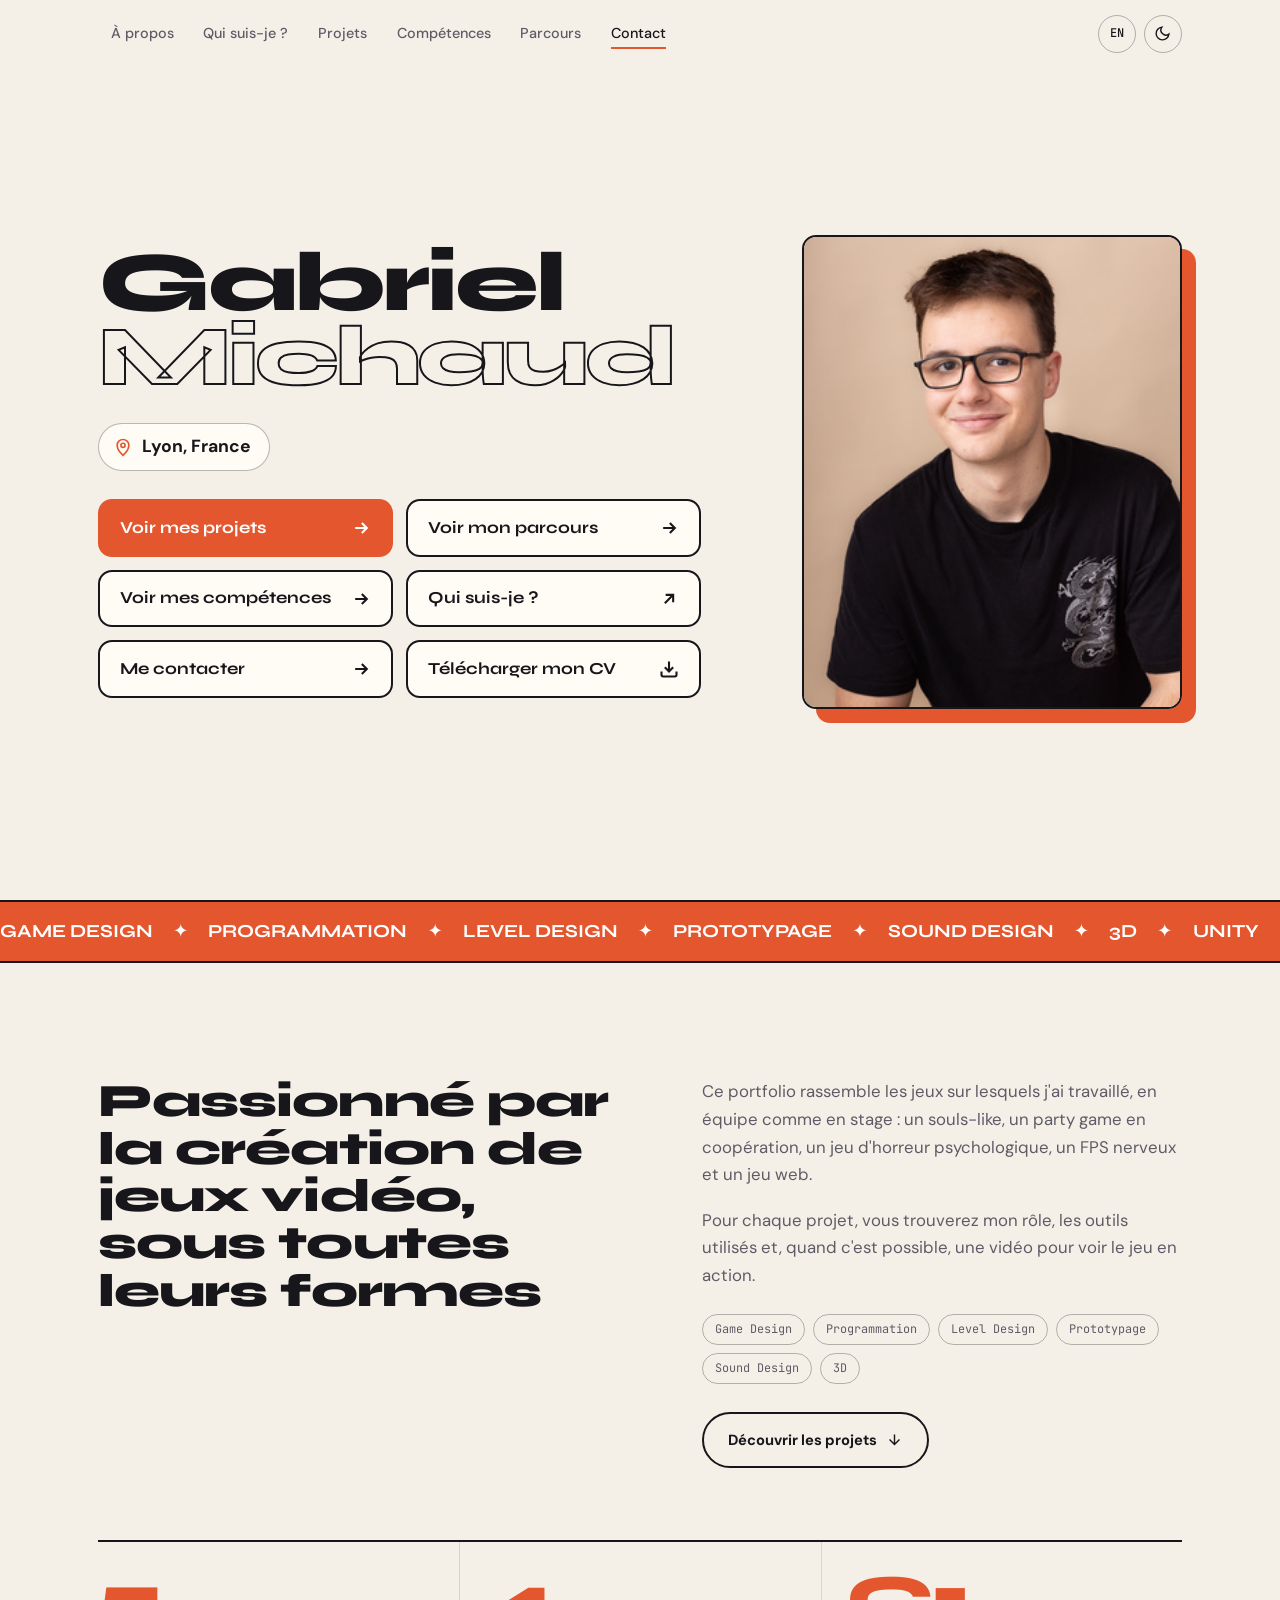
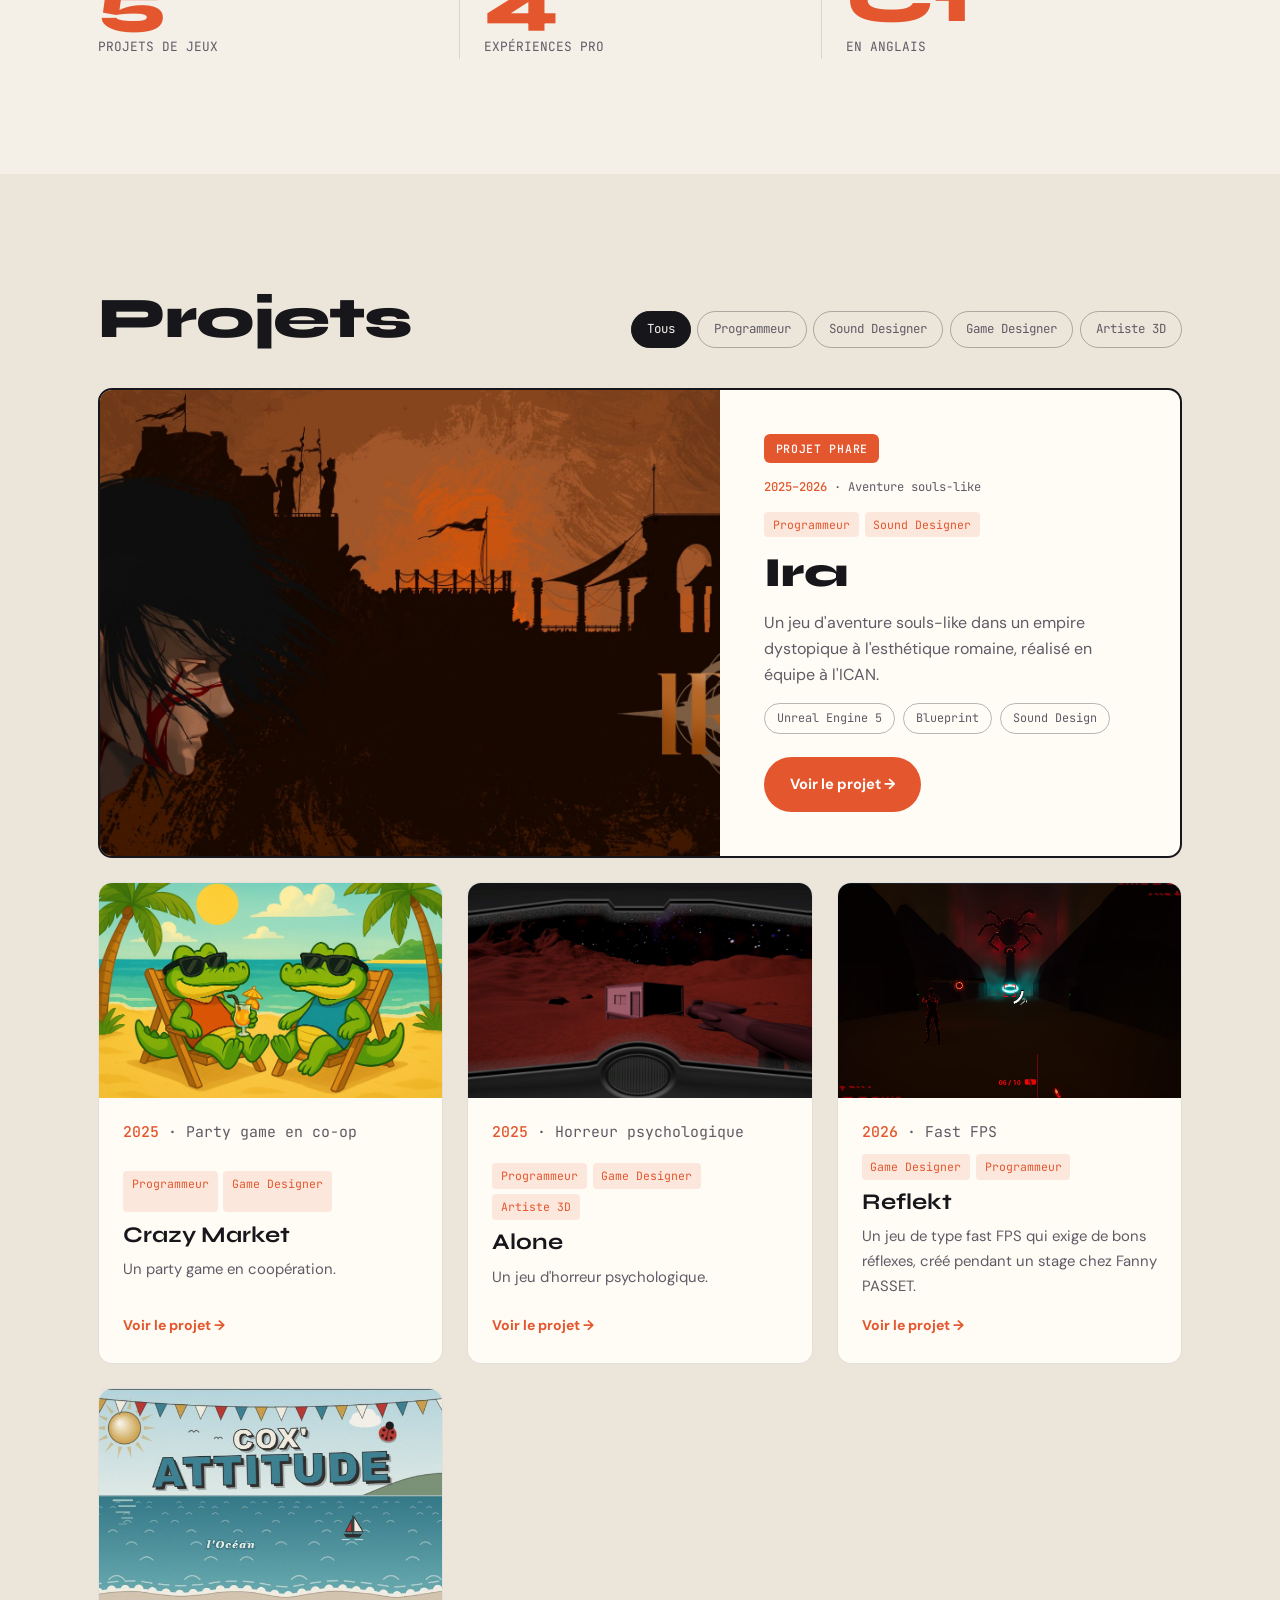
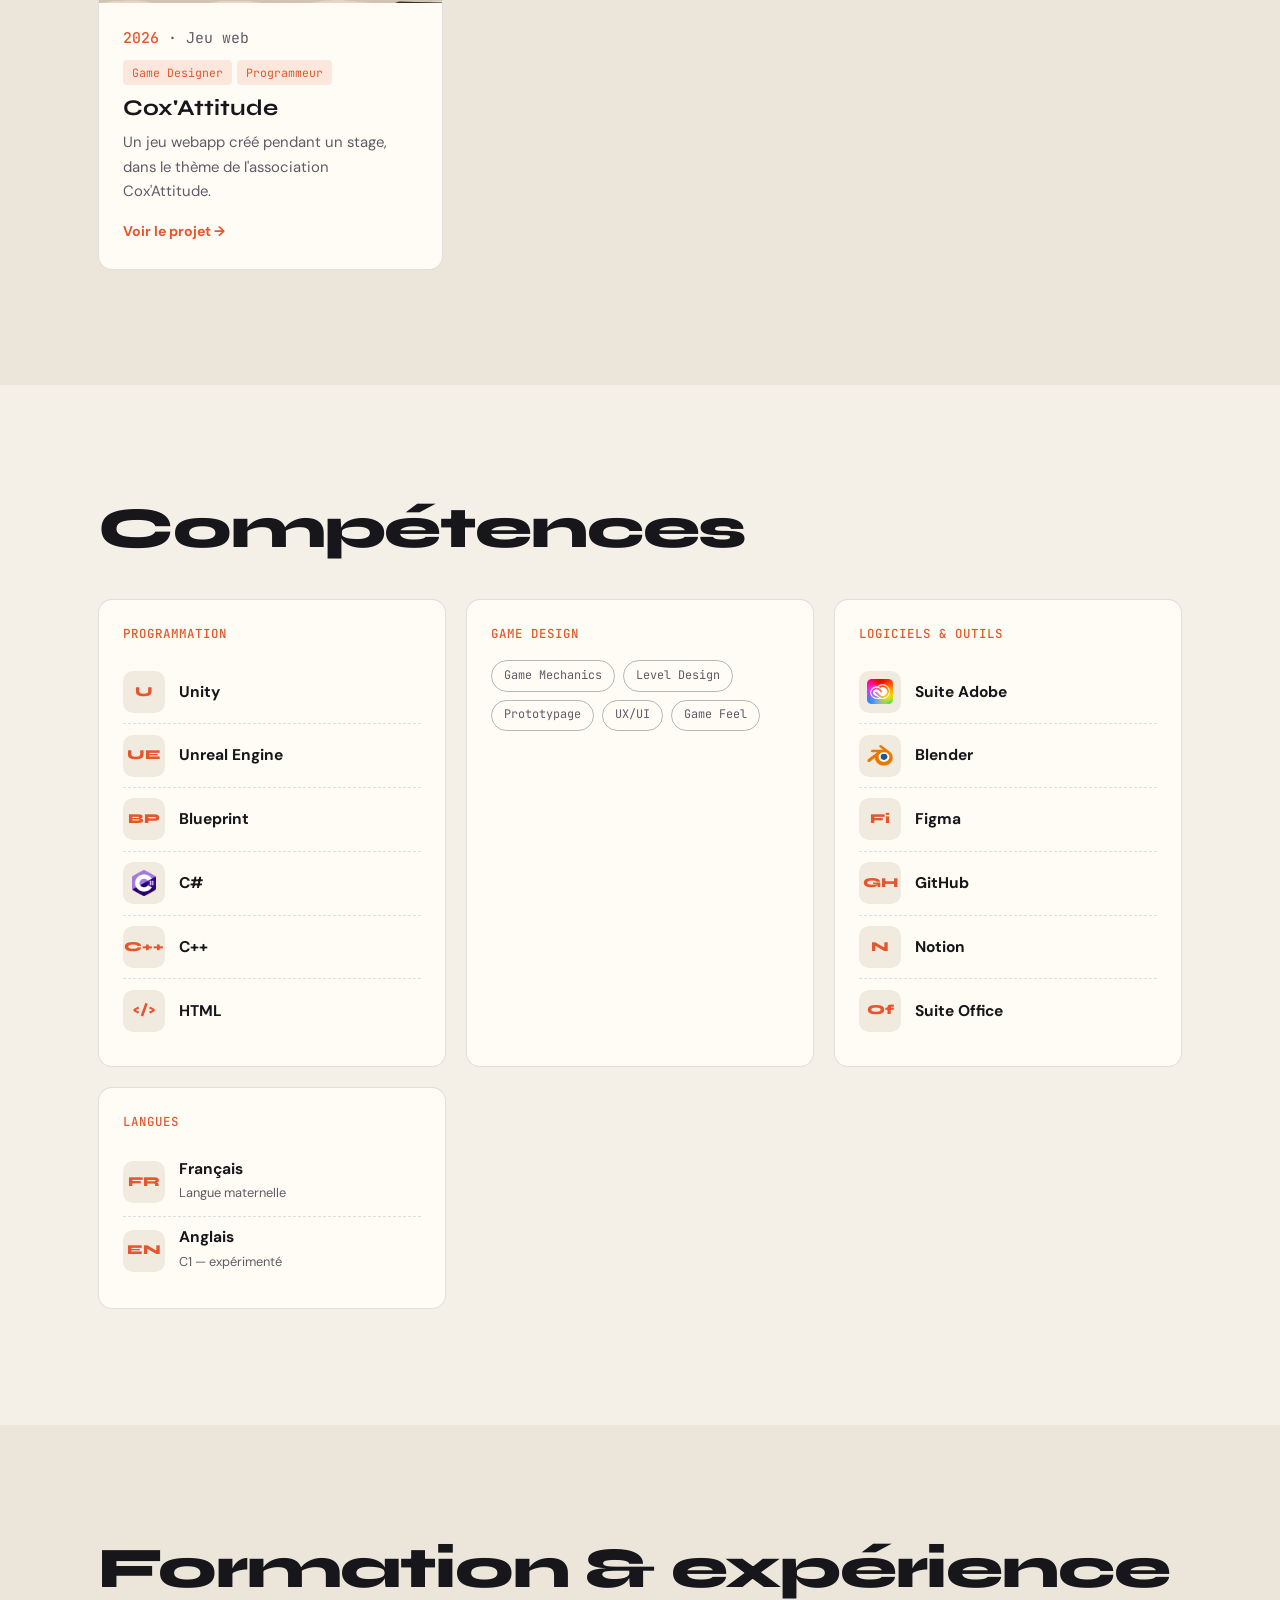
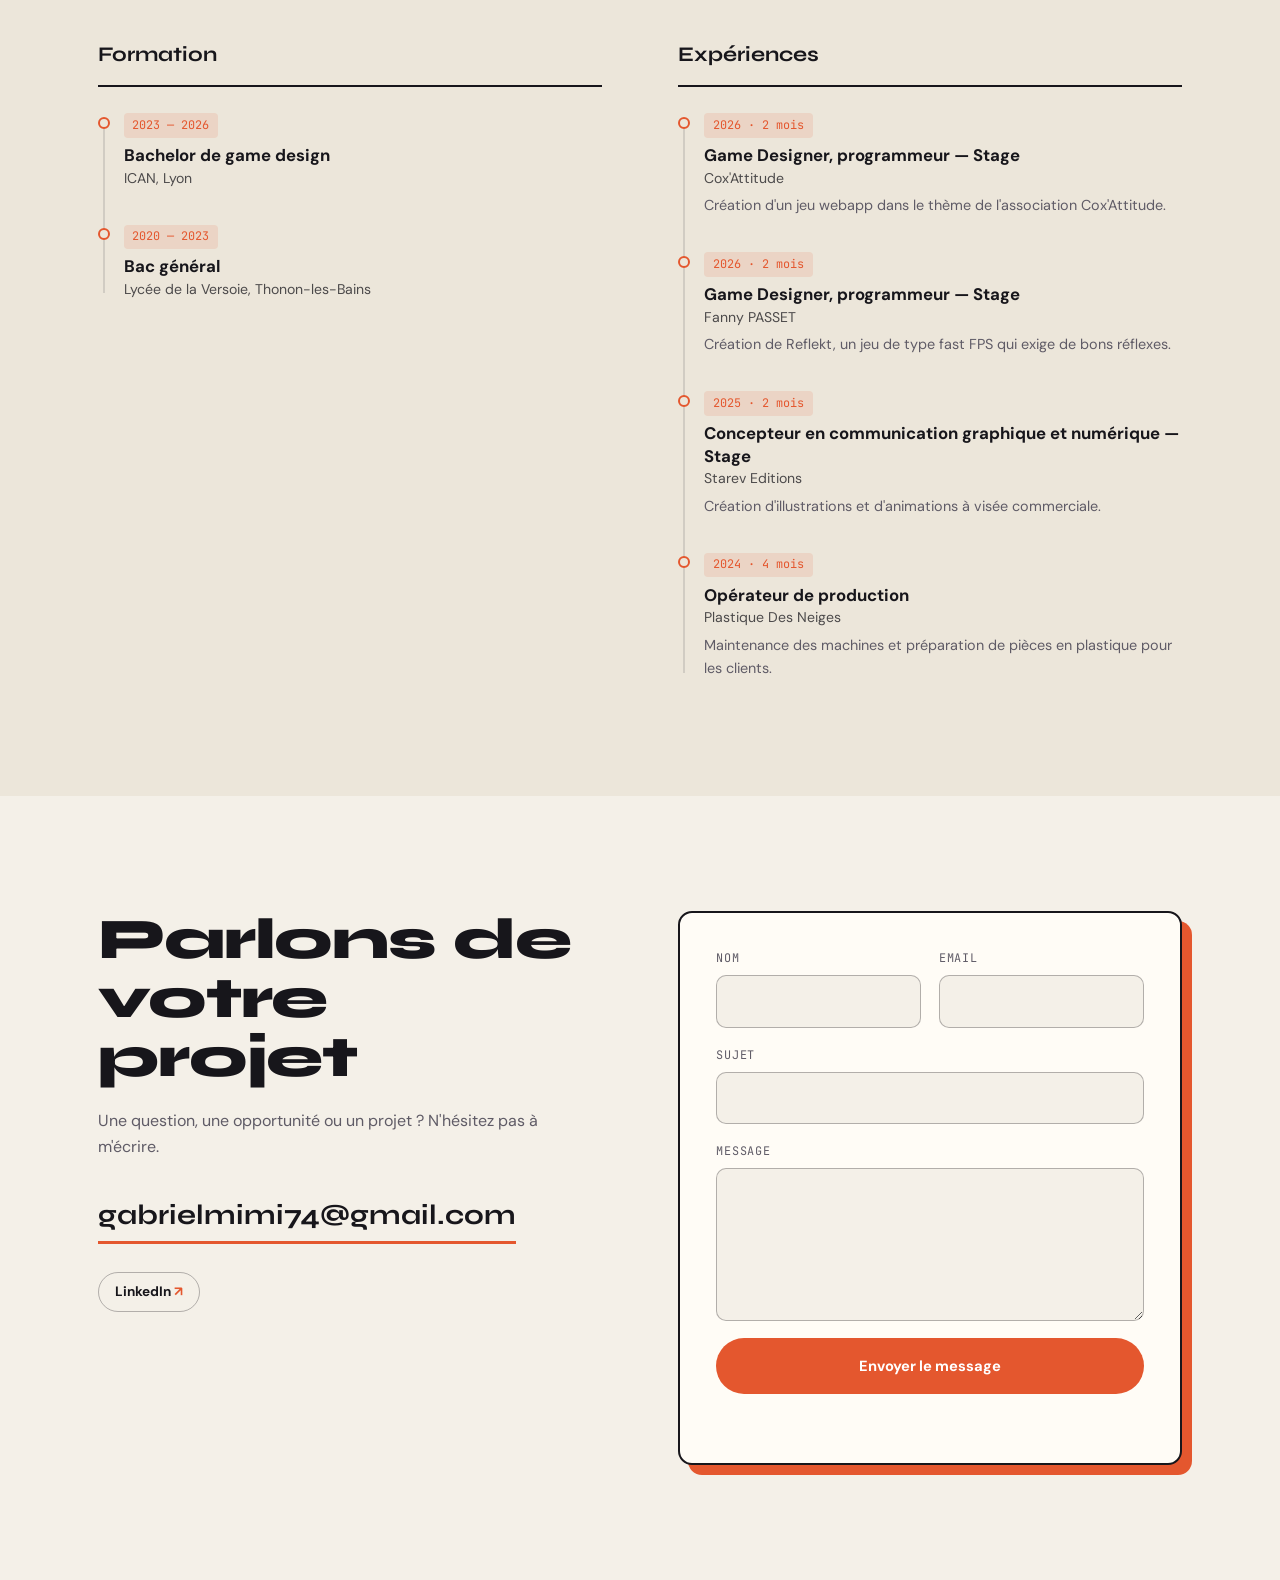
==== commit afe0aa06: "Titre d'onglet « Portfolio » et lien GitHub retiré Co-Authored-By: Claude Opus 5 <noreply@anthropic." ====
--- a/index.html
+++ b/index.html
@@ -3,7 +3,7 @@
 <head>
   <meta charset="UTF-8" />
   <meta name="viewport" content="width=device-width, initial-scale=1.0" />
-  <title>Gabriel Michaud — Portfolio</title>
+  <title>Portfolio</title>
   <meta name="description" content="Portfolio de Gabriel Michaud : projets de jeux vidéo, compétences et parcours." />
   <link rel="icon" href="assets/favicon.svg" type="image/svg+xml" />
   <script>try{var t=localStorage.getItem('theme');if(!t)t=matchMedia('(prefers-color-scheme: dark)').matches?'dark':'light';document.documentElement.dataset.theme=t;}catch(e){}</script>
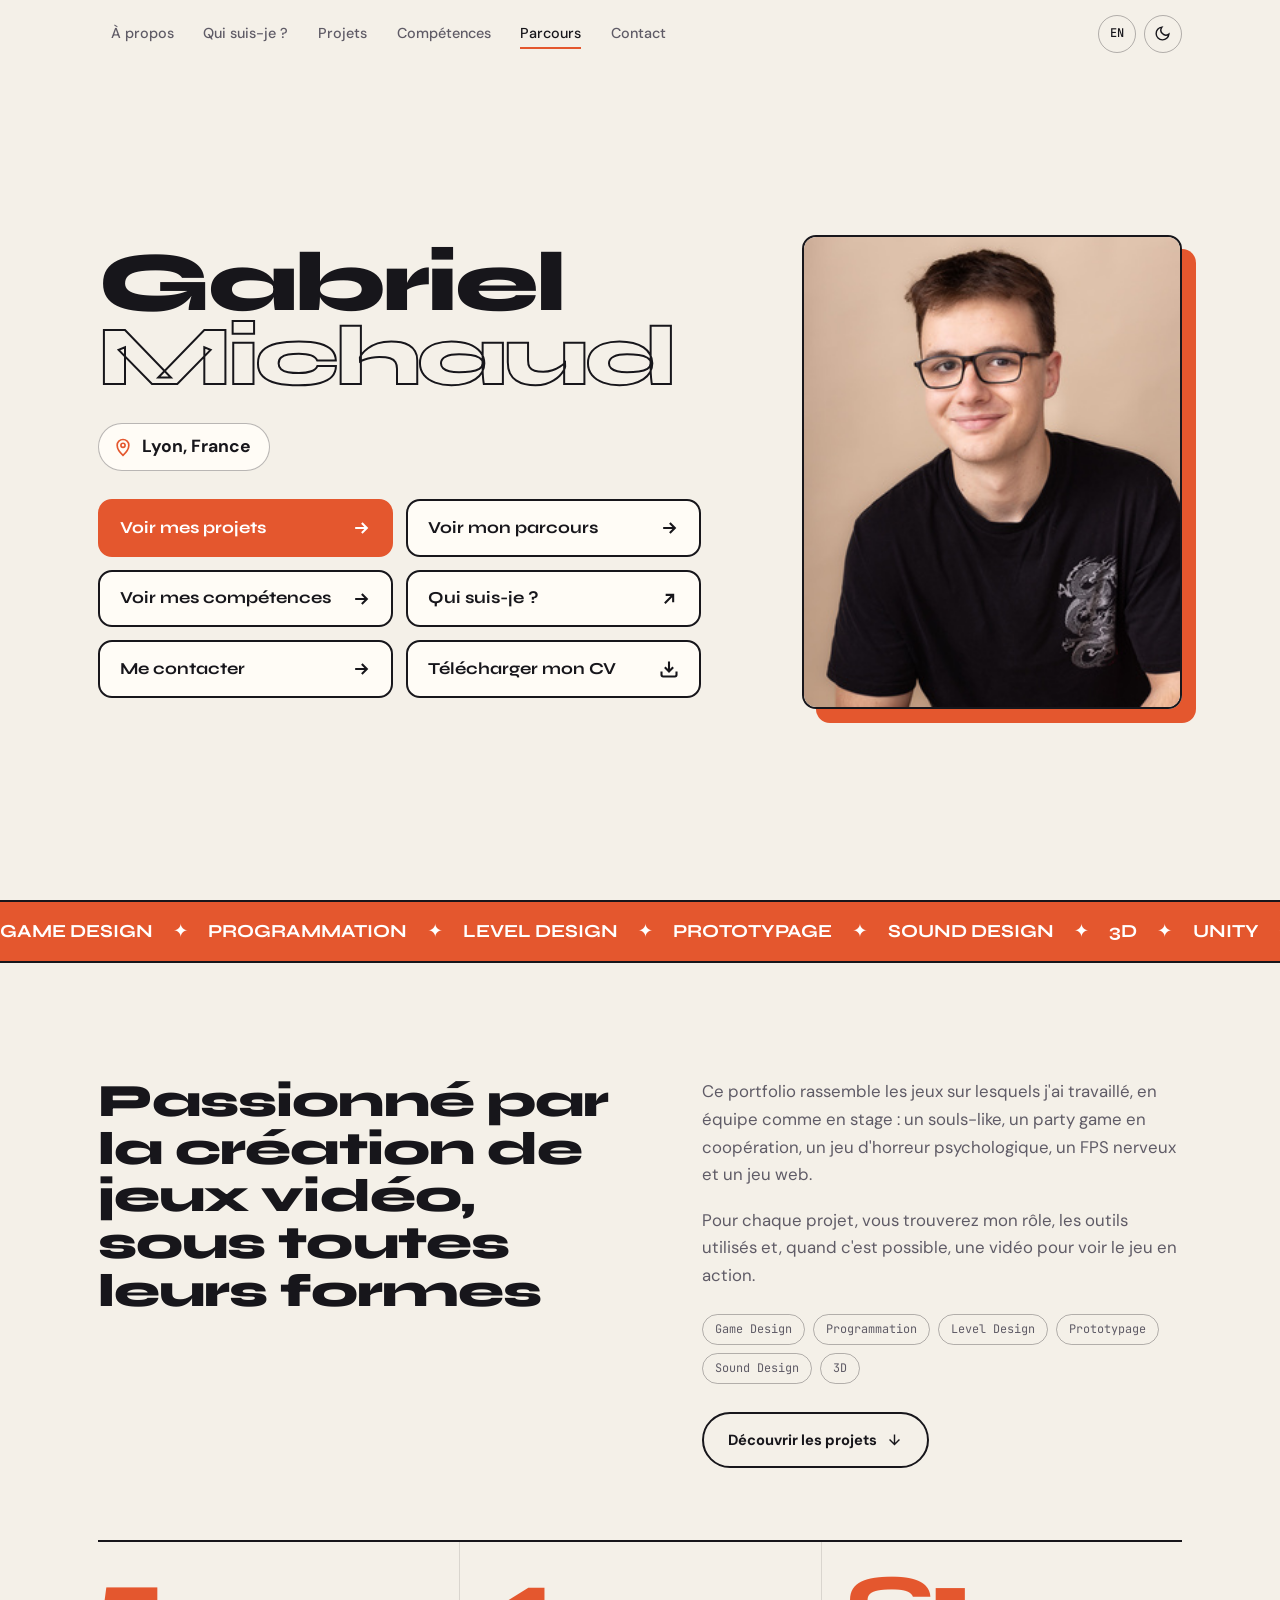
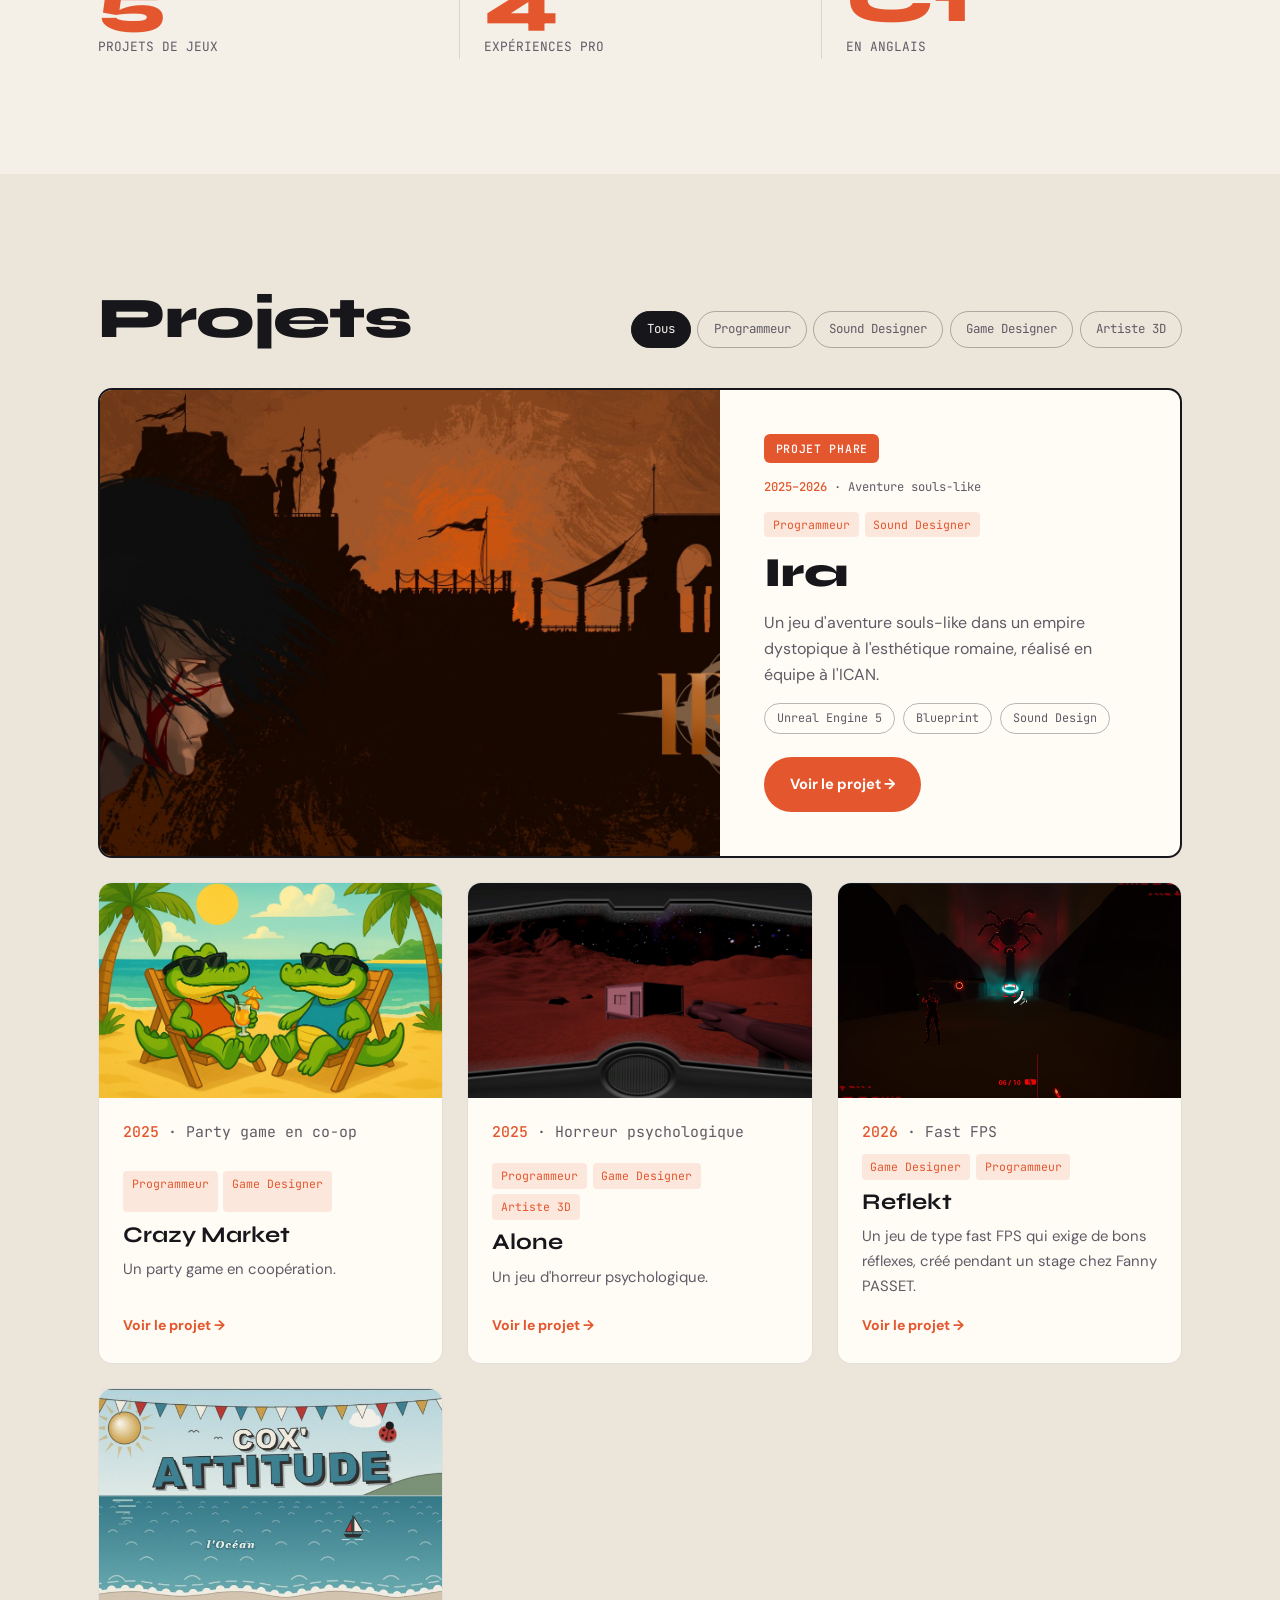
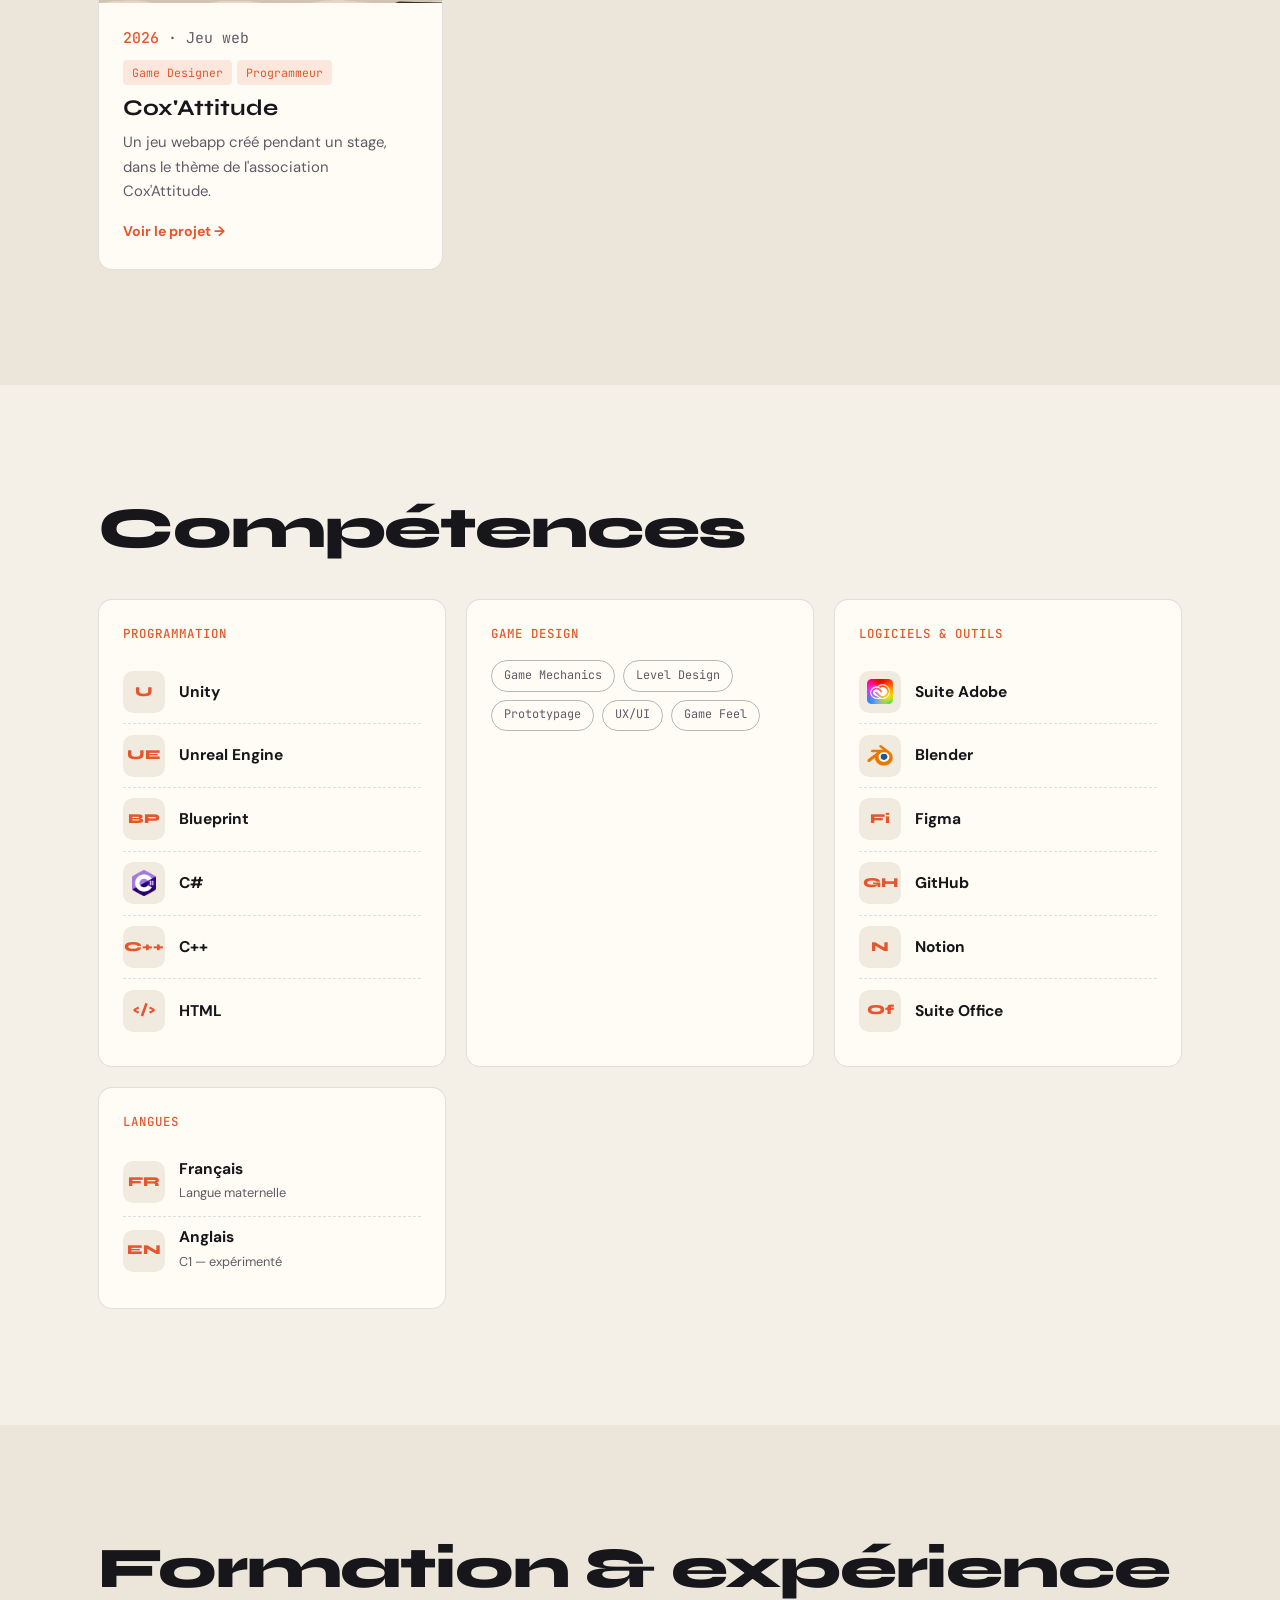
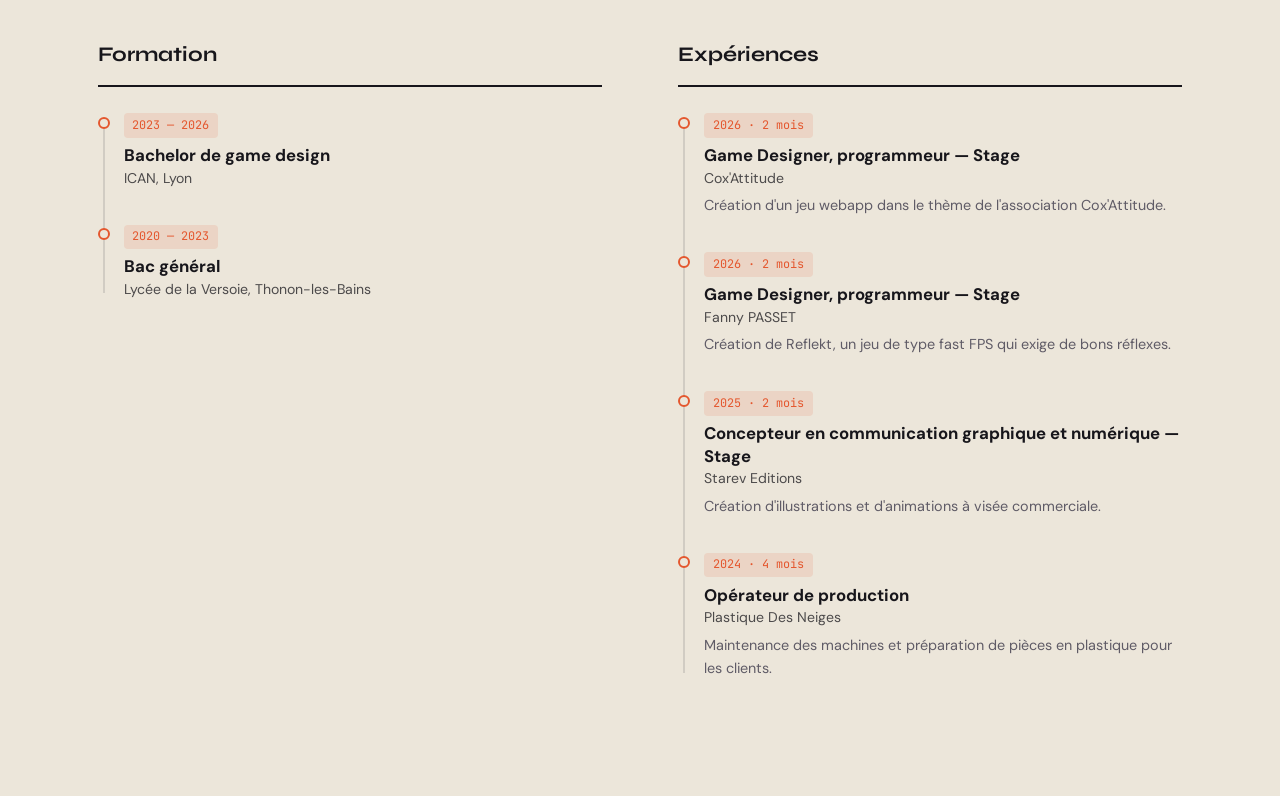
==== commit c56403a3: "Contact : page séparée « Me contacter » - Nouvelle page contact.html (email, LinkedIn, formulaire Fo" ====
--- a/index.html
+++ b/index.html
@@ -23,7 +23,7 @@
         <a href="#projects" data-i18n="nav.projects">Projets</a>
         <a href="#skills" data-i18n="nav.skills">Compétences</a>
         <a href="#path" data-i18n="nav.path">Parcours</a>
-        <a href="#contact" data-i18n="nav.contact">Contact</a>
+        <a href="contact.html" data-i18n="nav.contact">Contact</a>
       </nav>
       <div class="nav-tools">
         <button class="icon-btn lang-btn" id="langBtn" type="button">EN</button>
@@ -44,7 +44,7 @@
     <a href="#projects" data-i18n="nav.projects">Projets</a>
     <a href="#skills" data-i18n="nav.skills">Compétences</a>
     <a href="#path" data-i18n="nav.path">Parcours</a>
-    <a href="#contact" data-i18n="nav.contact">Contact</a>
+    <a href="contact.html" data-i18n="nav.contact">Contact</a>
   </div>
 
   <main id="top">
@@ -67,7 +67,7 @@
             <a href="#path" class="hero-link"><span data-i18n="hero.path">Voir mon parcours</span><svg viewBox="0 0 24 24" fill="none" stroke="currentColor" stroke-width="2.5" aria-hidden="true"><path d="M5 12h14M13 6l6 6-6 6"/></svg></a>
             <a href="#skills" class="hero-link"><span data-i18n="hero.skills">Voir mes compétences</span><svg viewBox="0 0 24 24" fill="none" stroke="currentColor" stroke-width="2.5" aria-hidden="true"><path d="M5 12h14M13 6l6 6-6 6"/></svg></a>
             <a href="about.html" class="hero-link"><span data-i18n="nav.whoami">Qui suis-je ?</span><svg viewBox="0 0 24 24" fill="none" stroke="currentColor" stroke-width="2.5" aria-hidden="true"><path d="M7 17 17 7M8 7h9v9"/></svg></a>
-            <a href="#contact" class="hero-link"><span data-i18n="hero.contact">Me contacter</span><svg viewBox="0 0 24 24" fill="none" stroke="currentColor" stroke-width="2.5" aria-hidden="true"><path d="M5 12h14M13 6l6 6-6 6"/></svg></a>
+            <a href="contact.html" class="hero-link"><span data-i18n="hero.contact">Me contacter</span><svg viewBox="0 0 24 24" fill="none" stroke="currentColor" stroke-width="2.5" aria-hidden="true"><path d="M5 12h14M13 6l6 6-6 6"/></svg></a>
             <a href="#" class="hero-link" id="cvLink" download><span data-i18n="hero.cv">Télécharger mon CV</span><svg viewBox="0 0 24 24" fill="none" stroke="currentColor" stroke-width="2.5" aria-hidden="true"><path d="M21 15v4a2 2 0 0 1-2 2H5a2 2 0 0 1-2-2v-4"/><path d="M7 10l5 5 5-5M12 15V3"/></svg></a>
           </nav>
         </div>
@@ -134,28 +134,6 @@
       </div>
     </section>
 
-    <!-- CONTACT -->
-    <section class="section" id="contact">
-      <div class="wrap contact-grid">
-        <div class="contact-left reveal">
-          <h2 class="h2 contact-title" data-i18n="contact.title">Parlons de ton prochain projet</h2>
-          <p class="contact-text" data-i18n="contact.text"></p>
-          <a class="contact-email" id="contactEmail" href="#"></a>
-          <ul class="contact-list" id="contactList"></ul>
-          <div class="socials" id="socials"></div>
-        </div>
-        <form class="contact-form reveal" id="contactForm" method="POST">
-          <div class="form-row">
-            <label class="field"><span data-i18n="form.name">Nom</span><input type="text" name="name" required autocomplete="name" /></label>
-            <label class="field"><span data-i18n="form.email">Email</span><input type="email" name="email" required autocomplete="email" /></label>
-          </div>
-          <label class="field"><span data-i18n="form.subject">Sujet</span><input type="text" name="subject" required /></label>
-          <label class="field"><span data-i18n="form.message">Message</span><textarea name="message" rows="5" required></textarea></label>
-          <button type="submit" class="btn btn-accent btn-block" data-i18n="form.send">Envoyer le message</button>
-          <p class="form-status" id="formStatus" role="status"></p>
-        </form>
-      </div>
-    </section>
 
   </main>
 
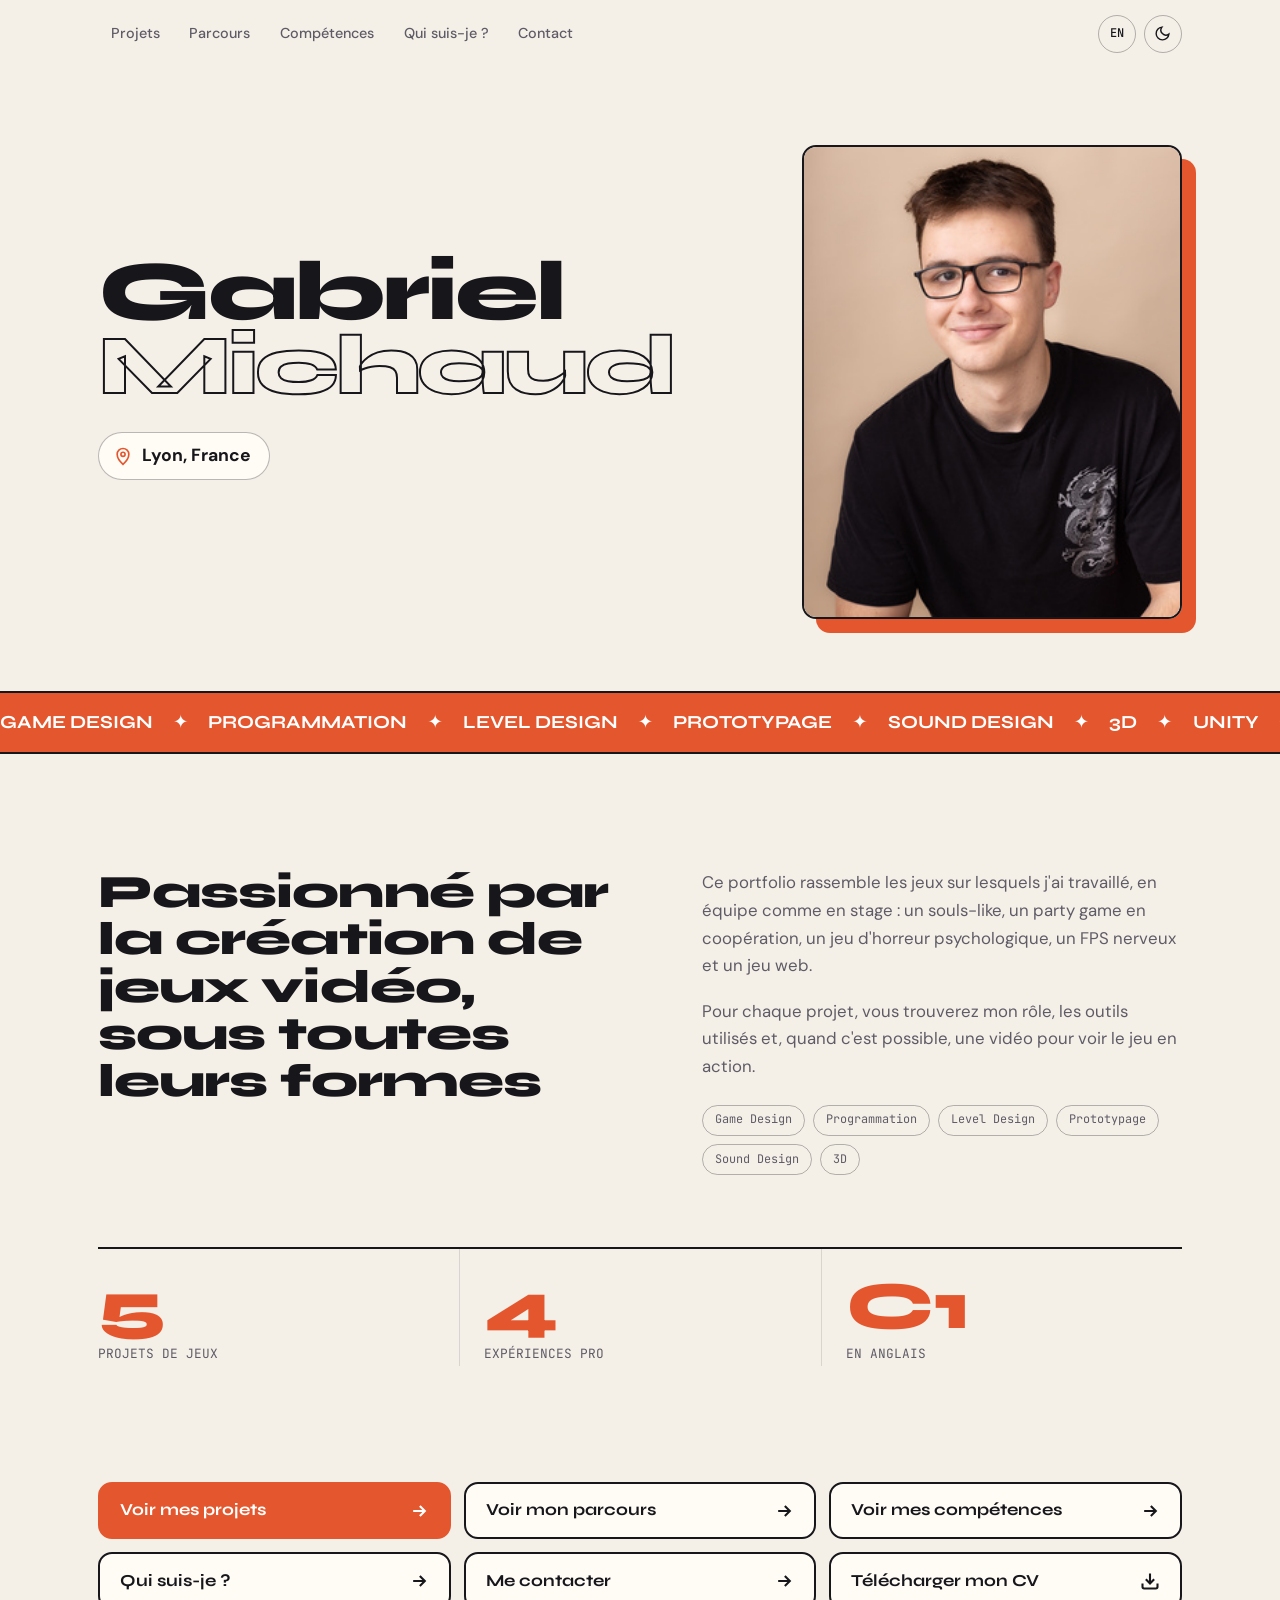
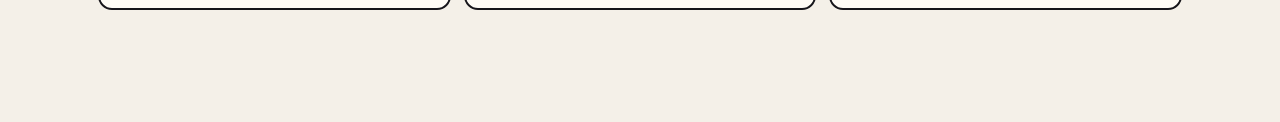
==== commit 2ff31c0d: "Chaque section sur sa propre page + bouton Accueil - Accueil : nom, photo, bandeau, présentation, pu" ====
--- a/index.html
+++ b/index.html
@@ -18,11 +18,10 @@
   <header class="nav" id="nav">
     <div class="wrap nav-inner">
       <nav class="nav-links" aria-label="Navigation principale">
-        <a href="#about" data-i18n="nav.about">À propos</a>
+        <a href="projets.html" data-i18n="nav.projects">Projets</a>
+        <a href="parcours.html" data-i18n="nav.path">Parcours</a>
+        <a href="competences.html" data-i18n="nav.skills">Compétences</a>
         <a href="about.html" data-i18n="nav.whoami">Qui suis-je ?</a>
-        <a href="#projects" data-i18n="nav.projects">Projets</a>
-        <a href="#skills" data-i18n="nav.skills">Compétences</a>
-        <a href="#path" data-i18n="nav.path">Parcours</a>
         <a href="contact.html" data-i18n="nav.contact">Contact</a>
       </nav>
       <div class="nav-tools">
@@ -39,11 +38,11 @@
   </header>
 
   <div class="mobile-menu" id="mobileMenu">
-    <a href="#about" data-i18n="nav.about">À propos</a>
+    <a href="index.html" data-i18n="nav.home">Accueil</a>
+    <a href="projets.html" data-i18n="nav.projects">Projets</a>
+    <a href="parcours.html" data-i18n="nav.path">Parcours</a>
+    <a href="competences.html" data-i18n="nav.skills">Compétences</a>
     <a href="about.html" data-i18n="nav.whoami">Qui suis-je ?</a>
-    <a href="#projects" data-i18n="nav.projects">Projets</a>
-    <a href="#skills" data-i18n="nav.skills">Compétences</a>
-    <a href="#path" data-i18n="nav.path">Parcours</a>
     <a href="contact.html" data-i18n="nav.contact">Contact</a>
   </div>
 
@@ -61,15 +60,6 @@
             <svg viewBox="0 0 24 24" fill="none" stroke="currentColor" stroke-width="2" aria-hidden="true"><path d="M12 22s7-6.2 7-12a7 7 0 1 0-14 0c0 5.8 7 12 7 12z"/><circle cx="12" cy="10" r="2.5"/></svg>
             <span data-fill="profile.location">Lyon, France</span>
           </p>
-          <!-- Menu de l'accueil : un gros bouton par section -->
-          <nav class="hero-menu reveal" aria-label="Sections du portfolio">
-            <a href="#projects" class="hero-link is-primary"><span data-i18n="hero.projects">Voir mes projets</span><svg viewBox="0 0 24 24" fill="none" stroke="currentColor" stroke-width="2.5" aria-hidden="true"><path d="M5 12h14M13 6l6 6-6 6"/></svg></a>
-            <a href="#path" class="hero-link"><span data-i18n="hero.path">Voir mon parcours</span><svg viewBox="0 0 24 24" fill="none" stroke="currentColor" stroke-width="2.5" aria-hidden="true"><path d="M5 12h14M13 6l6 6-6 6"/></svg></a>
-            <a href="#skills" class="hero-link"><span data-i18n="hero.skills">Voir mes compétences</span><svg viewBox="0 0 24 24" fill="none" stroke="currentColor" stroke-width="2.5" aria-hidden="true"><path d="M5 12h14M13 6l6 6-6 6"/></svg></a>
-            <a href="about.html" class="hero-link"><span data-i18n="nav.whoami">Qui suis-je ?</span><svg viewBox="0 0 24 24" fill="none" stroke="currentColor" stroke-width="2.5" aria-hidden="true"><path d="M7 17 17 7M8 7h9v9"/></svg></a>
-            <a href="contact.html" class="hero-link"><span data-i18n="hero.contact">Me contacter</span><svg viewBox="0 0 24 24" fill="none" stroke="currentColor" stroke-width="2.5" aria-hidden="true"><path d="M5 12h14M13 6l6 6-6 6"/></svg></a>
-            <a href="#" class="hero-link" id="cvLink" download><span data-i18n="hero.cv">Télécharger mon CV</span><svg viewBox="0 0 24 24" fill="none" stroke="currentColor" stroke-width="2.5" aria-hidden="true"><path d="M21 15v4a2 2 0 0 1-2 2H5a2 2 0 0 1-2-2v-4"/><path d="M7 10l5 5 5-5M12 15V3"/></svg></a>
-          </nav>
         </div>
         <div class="hero-visual reveal">
           <div class="hero-frame" id="heroPhoto"></div>
@@ -88,65 +78,27 @@
           <div class="about-body reveal">
             <div id="aboutParagraphs"></div>
             <div class="tags" id="aboutTags"></div>
-            <div id="aboutCta"></div>
           </div>
         </div>
         <div class="stats reveal" id="aboutStats"></div>
       </div>
     </section>
 
-    <!-- PROJETS -->
-    <section class="section section-alt" id="projects">
+    <!-- MENU : un gros bouton par page -->
+    <section class="home-menu-section">
       <div class="wrap">
-        <div class="section-head">
-          <div>
-            <h2 class="h2 reveal" data-i18n="projects.title">Projets sélectionnés</h2>
-          </div>
-          <div class="filters reveal" id="filters" role="group" aria-label="Filtrer les projets"></div>
-        </div>
-        <div id="featured"></div>
-        <div class="project-grid" id="projectGrid"></div>
+        <nav class="hero-menu home-menu reveal" aria-label="Pages du portfolio">
+          <a href="projets.html" class="hero-link is-primary"><span data-i18n="hero.projects">Voir mes projets</span><svg viewBox="0 0 24 24" fill="none" stroke="currentColor" stroke-width="2.5" aria-hidden="true"><path d="M5 12h14M13 6l6 6-6 6"/></svg></a>
+          <a href="parcours.html" class="hero-link"><span data-i18n="hero.path">Voir mon parcours</span><svg viewBox="0 0 24 24" fill="none" stroke="currentColor" stroke-width="2.5" aria-hidden="true"><path d="M5 12h14M13 6l6 6-6 6"/></svg></a>
+          <a href="competences.html" class="hero-link"><span data-i18n="hero.skills">Voir mes compétences</span><svg viewBox="0 0 24 24" fill="none" stroke="currentColor" stroke-width="2.5" aria-hidden="true"><path d="M5 12h14M13 6l6 6-6 6"/></svg></a>
+          <a href="about.html" class="hero-link"><span data-i18n="nav.whoami">Qui suis-je ?</span><svg viewBox="0 0 24 24" fill="none" stroke="currentColor" stroke-width="2.5" aria-hidden="true"><path d="M5 12h14M13 6l6 6-6 6"/></svg></a>
+          <a href="contact.html" class="hero-link"><span data-i18n="hero.contact">Me contacter</span><svg viewBox="0 0 24 24" fill="none" stroke="currentColor" stroke-width="2.5" aria-hidden="true"><path d="M5 12h14M13 6l6 6-6 6"/></svg></a>
+          <a href="#" class="hero-link" id="cvLink" download><span data-i18n="hero.cv">Télécharger mon CV</span><svg viewBox="0 0 24 24" fill="none" stroke="currentColor" stroke-width="2.5" aria-hidden="true"><path d="M21 15v4a2 2 0 0 1-2 2H5a2 2 0 0 1-2-2v-4"/><path d="M7 10l5 5 5-5M12 15V3"/></svg></a>
+        </nav>
       </div>
     </section>
 
-    <!-- COMPÉTENCES -->
-    <section class="section" id="skills">
-      <div class="wrap">
-        <h2 class="h2 reveal" data-i18n="skills.title">Compétences</h2>
-        <div class="skills-grid" id="skillsGrid"></div>
-      </div>
-    </section>
-
-    <!-- PARCOURS -->
-    <section class="section section-alt" id="path">
-      <div class="wrap">
-        <h2 class="h2 reveal" data-i18n="path.title">Formation &amp; expérience</h2>
-        <div class="path-grid">
-          <div class="path-col reveal">
-            <h3 class="path-heading" data-i18n="path.education">Formation</h3>
-            <ol class="timeline" id="education"></ol>
-          </div>
-          <div class="path-col reveal">
-            <h3 class="path-heading" data-i18n="path.experience">Expériences</h3>
-            <ol class="timeline" id="experience"></ol>
-          </div>
-        </div>
-      </div>
-    </section>
-
-
   </main>
-
-  <!-- FENÊTRE DÉTAIL PROJET -->
-  <div class="modal" id="modal" hidden>
-    <div class="modal-backdrop" data-close></div>
-    <div class="modal-panel" role="dialog" aria-modal="true" aria-labelledby="modalTitle">
-      <button class="modal-close" type="button" data-close data-i18n-aria="detail.close" aria-label="Fermer">
-        <svg viewBox="0 0 24 24" fill="none" stroke="currentColor" stroke-width="2"><path d="M18 6 6 18M6 6l12 12"/></svg>
-      </button>
-      <div class="modal-content" id="modalContent"></div>
-    </div>
-  </div>
 
   <script src="js/content.js"></script>
   <script src="js/main.js"></script>
--- a/css/style.css
+++ b/css/style.css
@@ -140,7 +140,7 @@
   transition: background 0.3s, border-color 0.3s;
   border-bottom: 1px solid transparent;
 }
-.nav.scrolled, .page-whoami .nav {
+.nav.scrolled, .page-whoami .nav, .page-sub .nav {
   background: color-mix(in srgb, var(--bg) 85%, transparent);
   backdrop-filter: blur(14px); -webkit-backdrop-filter: blur(14px);
   border-bottom-color: var(--line);
@@ -555,3 +555,13 @@
 @media (max-width: 400px) {
   .hero-menu { grid-template-columns: 1fr; }
 }
+
+/* ==========================================================================
+   ACCUEIL : menu de gros boutons vers chaque page
+   ========================================================================== */
+.hero { min-height: 0; padding: calc(var(--nav-h) + clamp(2.5rem, 6vw, 5rem)) 0 clamp(3rem, 6vw, 4.5rem); }
+.home-menu-section { padding: 0 0 clamp(4.5rem, 9vw, 7rem); }
+.home-menu { grid-template-columns: repeat(3, minmax(0, 1fr)); max-width: none; }
+.home-btn { color: var(--text); }
+@media (max-width: 960px) { .home-menu { grid-template-columns: repeat(2, minmax(0, 1fr)); } }
+@media (max-width: 400px) { .home-menu { grid-template-columns: 1fr; } }
